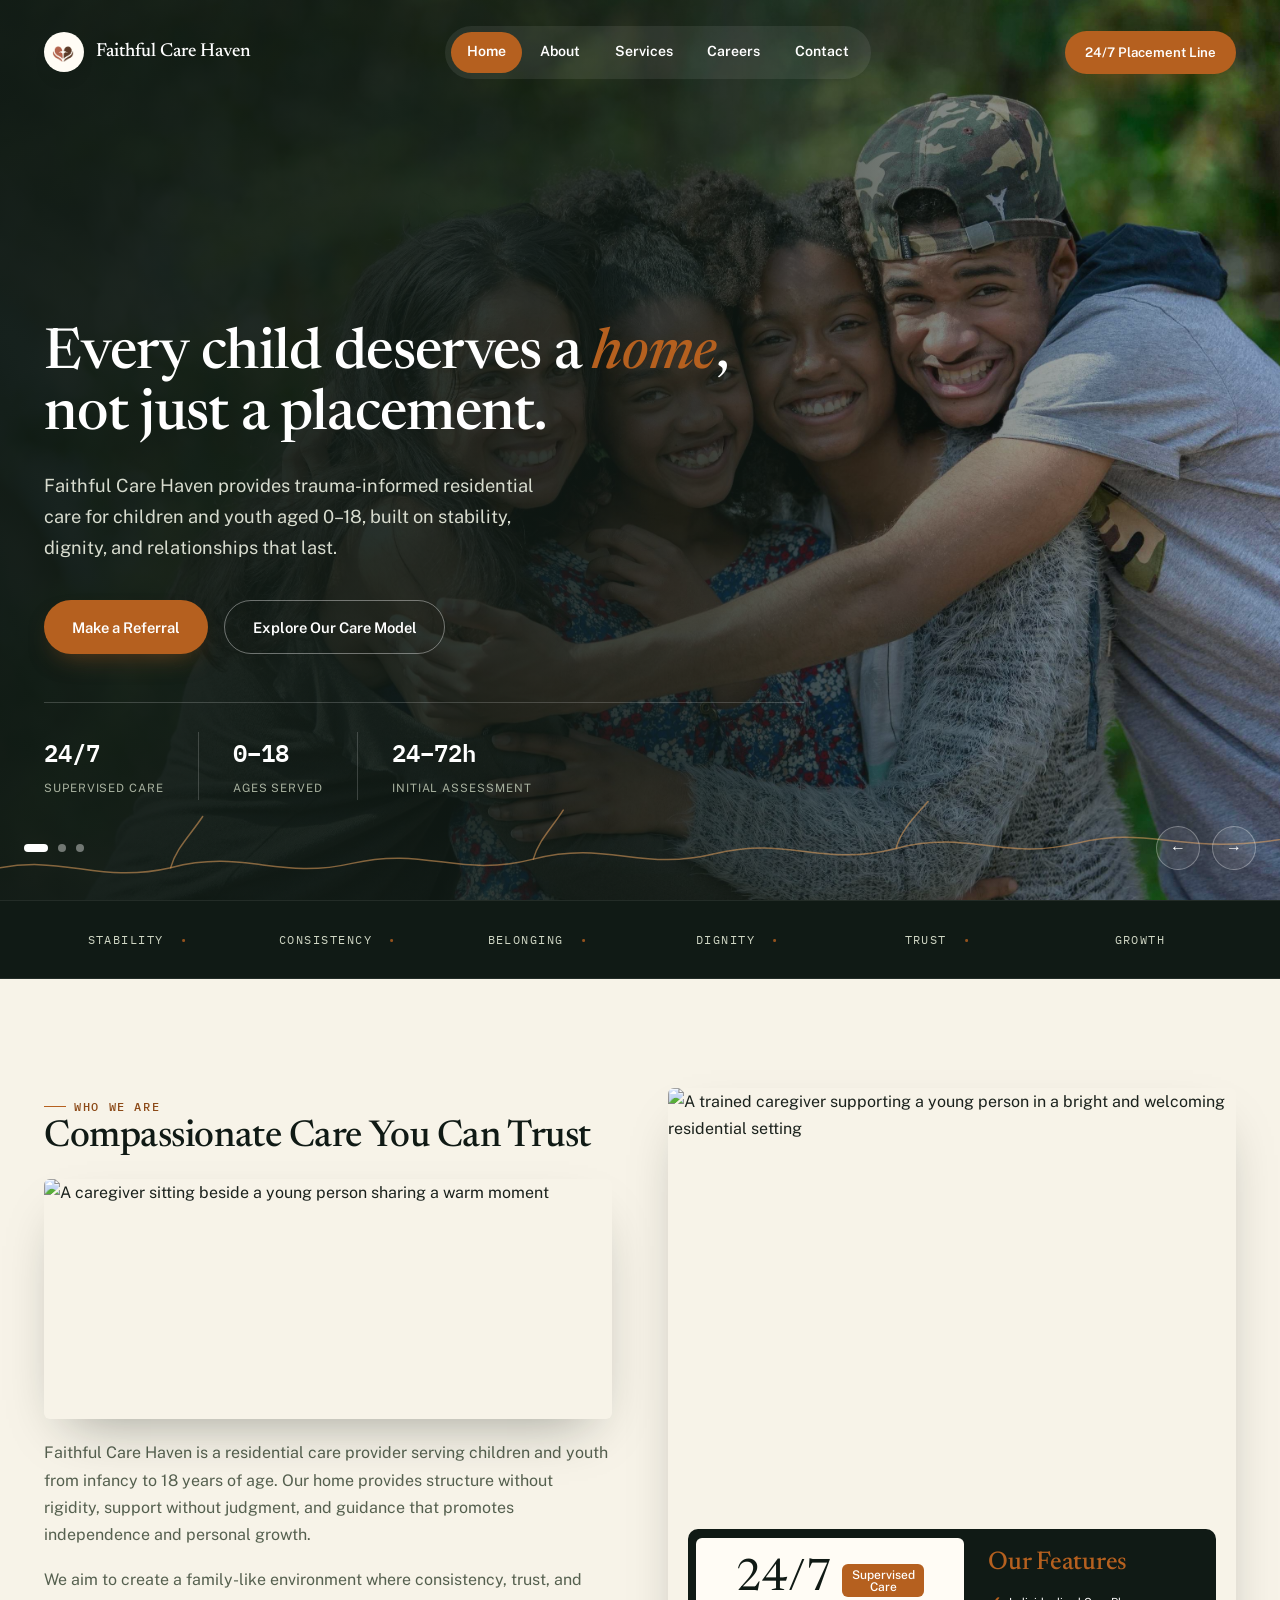
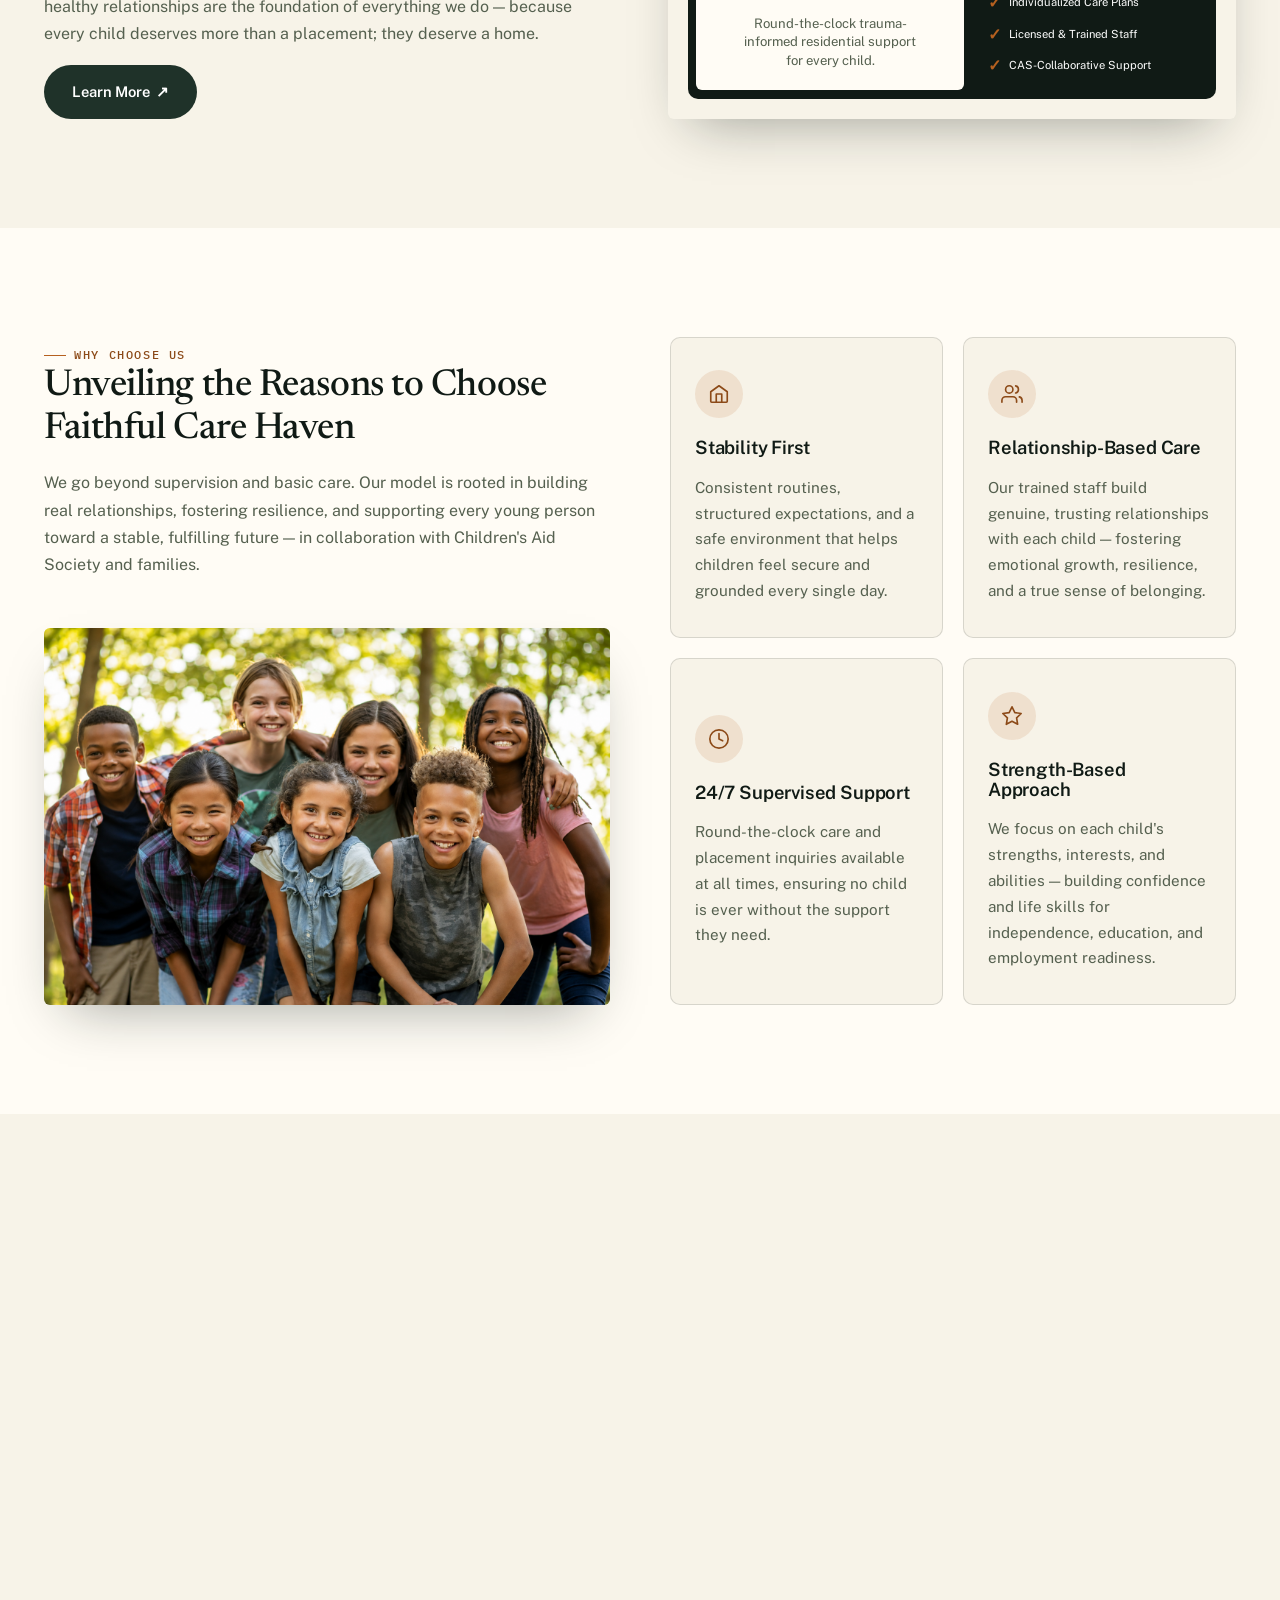
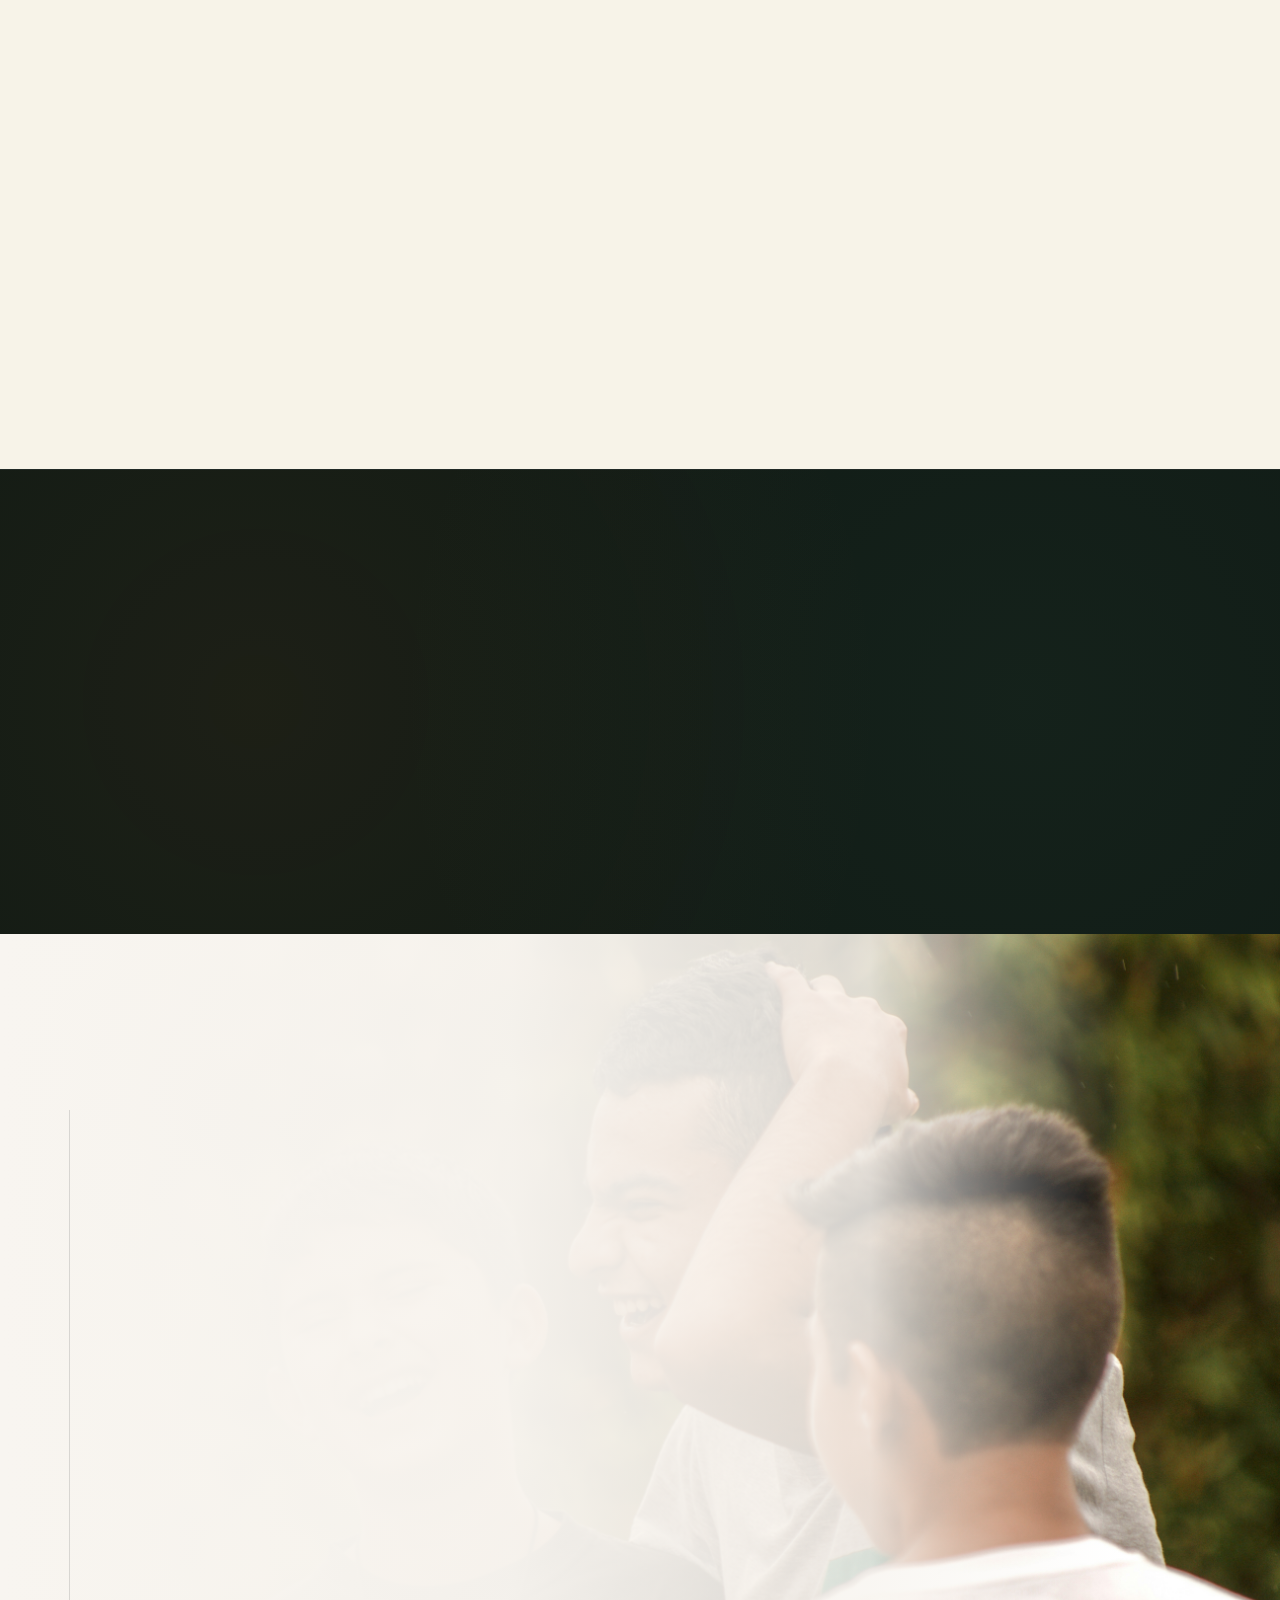
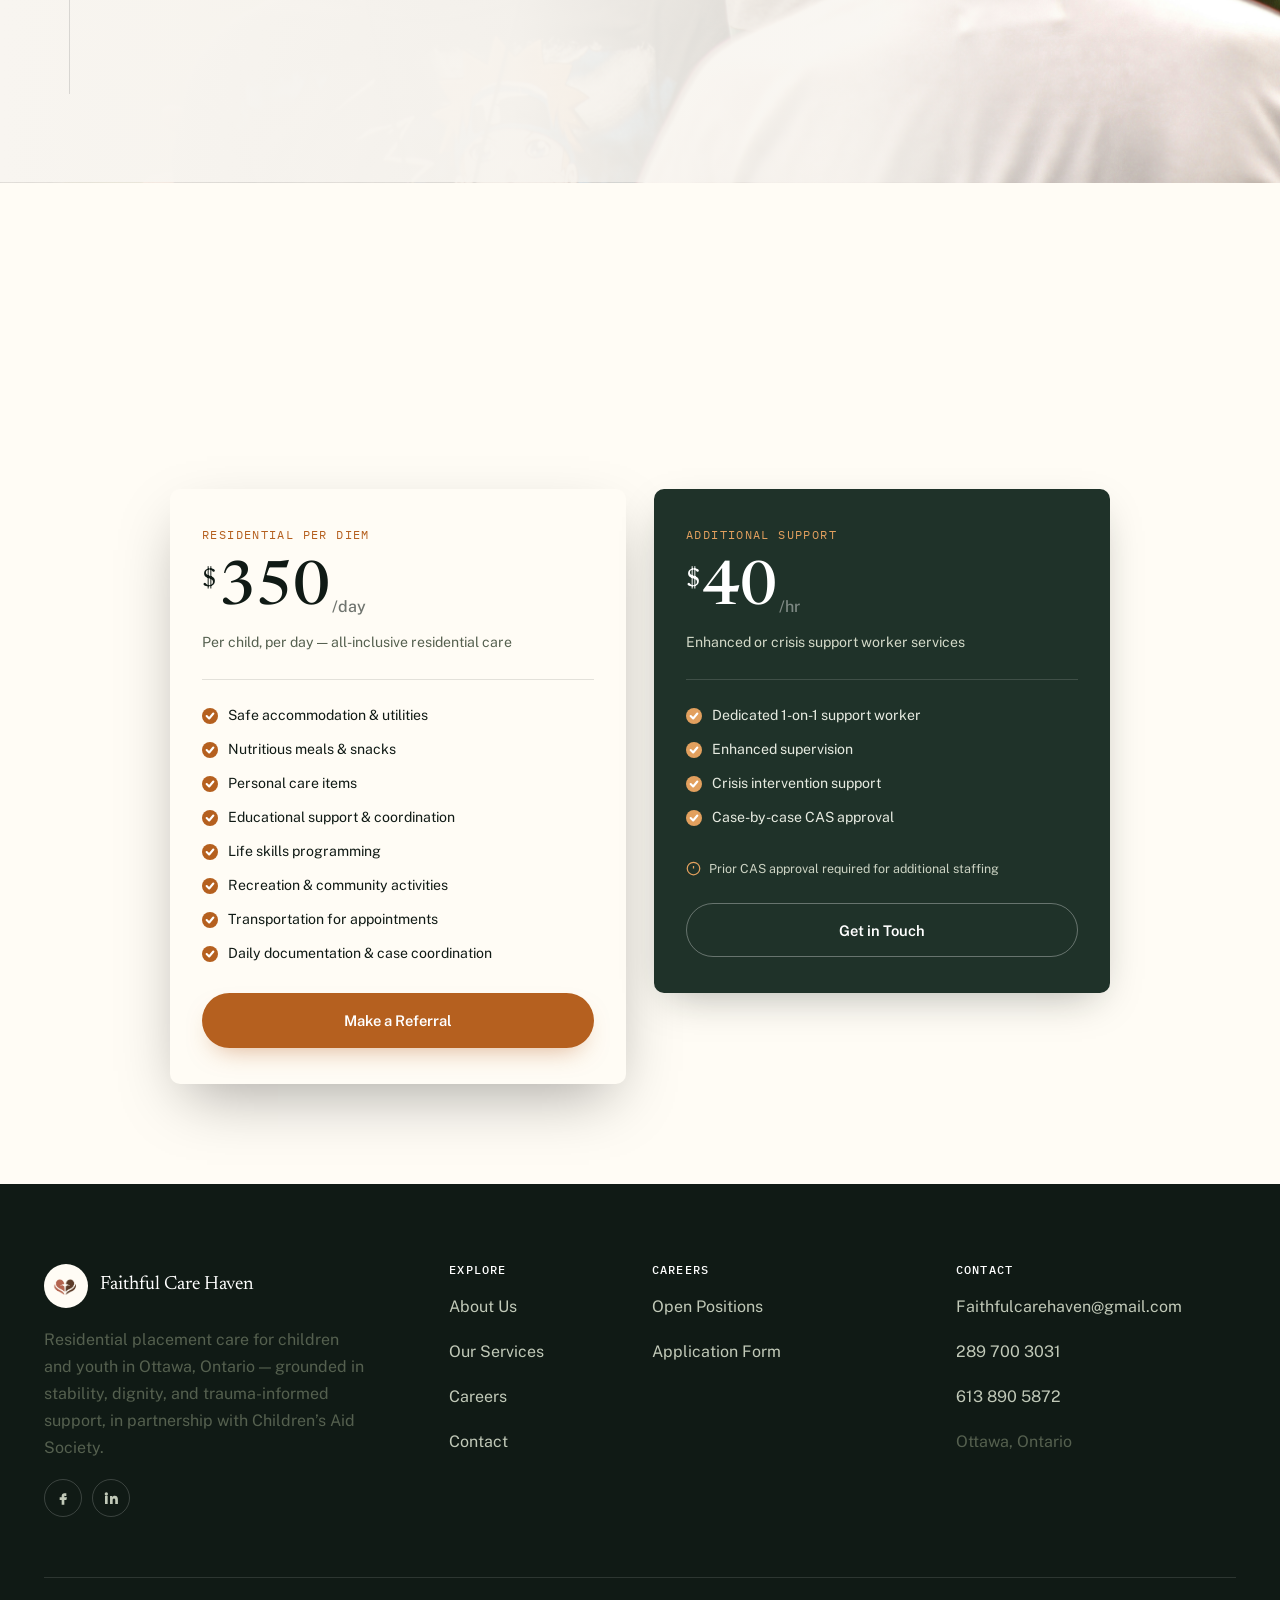
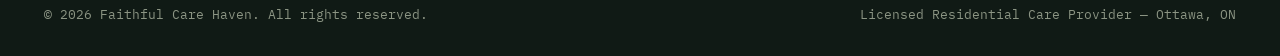
==== index.html @ 900c362c "Initial website template upload" ====
<!DOCTYPE html>
<html lang="en">

<head>
  <meta charset="UTF-8">
  <meta name="viewport" content="width=device-width, initial-scale=1.0">
  <title>Home | Faithful Care Haven</title>
  <meta name="description"
    content="Faithful Care Haven provides trauma-informed residential placement care for children and youth aged 0–18 in Ottawa, Ontario — grounded in stability, dignity, and relationships that last.">

  <link rel="icon" type="image/png" href="assets/img/logo.png">
  <link rel="preconnect" href="https://fonts.googleapis.com">
  <link rel="preconnect" href="https://fonts.gstatic.com" crossorigin>
  <link
    href="https://fonts.googleapis.com/css2?family=Newsreader:ital,wght@0,400;0,500;0,600;1,500;1,600&family=Public+Sans:wght@400;500;600;700;800&family=IBM+Plex+Mono:wght@500;600&display=swap"
    rel="stylesheet">
  <link rel="stylesheet" href="assets/css/bootstrap-grid.min.css">
  <link rel="stylesheet" href="assets/css/style.css">

</head>

<body>

  <!-- Sophisticated Preloader -->
  <div class="preloader" id="preloader">
    <div class="preloader-content">
      <div class="root-grow-animation">
        <svg viewBox="0 0 100 100" xmlns="http://www.w3.org/2000/svg">
          <path d="M50,90 Q30,70 30,50 Q30,30 50,20 Q70,30 70,50 Q70,70 50,90" fill="none" stroke="#B5601F"
            stroke-width="2" stroke-dasharray="150" stroke-dashoffset="150"
            style="animation:growRoot1 1.8s ease-out forwards;" />
          <path d="M50,90 L40,75 L45,75 L30,90" fill="none" stroke="#B5601F" stroke-width="2" stroke-dasharray="80"
            stroke-dashoffset="80" style="animation:growRoot2 1.8s ease-out forwards;" />
          <path d="M50,90 L60,75 L55,75 L70,90" fill="none" stroke="#B5601F" stroke-width="2" stroke-dasharray="80"
            stroke-dashoffset="80" style="animation:growRoot3 1.8s ease-out forwards;" />
          <circle cx="50" cy="50" r="8" fill="#B5601F" opacity="0.8"
            style="animation:pulse-preloader 1.5s ease-in-out infinite;" />
        </svg>
      </div>
      <div class="preloader-text">Faithful Care Haven</div>
      <div class="preloader-subtitle">Loading your compassionate future</div>
    </div>
  </div>

  <header class="site-header">
    <div class="nav-inner">
      <a href="index.html" class="brand">
        <img src="assets/img/logo.png" alt="Faithful Care Haven logo">
        <span>Faithful Care Haven</span>
      </a>

      <nav class="nav-links">
        <a href="index.html" class="active">Home</a>
        <a href="about.html">About</a>
        <a href="services.html">Services</a>
        <a href="careers.html">Careers</a>
        <a href="contact.html">Contact</a>
      </nav>

      <div class="nav-cta">
        <a href="contact.html" class="btn btn-primary btn-sm">24/7 Placement Line</a>
      </div>

      <button class="nav-toggle" aria-label="Toggle menu" aria-expanded="false">
        <span></span><span></span><span></span>
      </button>
    </div>
    </div>
  </header>

  <div class="mobile-overlay">
    <a href="index.html">Home</a>
    <a href="about.html">About</a>
    <a href="services.html">Services</a>
    <a href="careers.html">Careers</a>
    <a href="contact.html">Contact</a>
    <a href="contact.html" class="btn btn-outline-light">24/7 Placement Line</a>
  </div>


  <!-- ==================== HERO CAROUSEL ==================== -->
  <section class="hero">
    <div class="hero-carousel" id="heroCarousel">

      <!-- Slide 1 -->
      <div class="hero-slide active">
        <div class="hero-bg">
          <img src="assets/img/slide_1.jpeg"
            alt="A warmly lit home at dusk, windows glowing against the evening sky">
        </div>
        <svg class="root-line" viewBox="0 0 1200 100" preserveAspectRatio="none" xmlns="http://www.w3.org/2000/svg"
          aria-hidden="true">
          <path
            d="M-10,72 C60,56 90,86 160,70 C230,52 260,82 330,66 C400,50 430,80 500,62 C570,44 600,74 670,57 C740,40 770,70 840,52 C910,34 940,64 1010,47 C1080,30 1110,60 1210,42" />
          <path d="M160,70 C165,52 178,40 190,22" />
          <path d="M500,62 C505,44 518,32 528,16" />
          <path d="M840,52 C845,34 858,22 870,8" />
        </svg>
        <div class="container-wide">
          <div class="hero-inner">
            <h1>Every child deserves a <em>home</em>, not just a placement.</h1>
            <p class="hero-lead">Faithful Care Haven provides trauma-informed residential care for children and youth
              aged 0&ndash;18, built on stability, dignity, and relationships that last.</p>
            <div class="hero-actions">
              <a href="contact.html" class="btn btn-primary">Make a Referral</a>
              <a href="services.html" class="btn btn-outline-light">Explore Our Care Model</a>
            </div>
            <div class="hero-stats">
              <div><strong>24/7</strong><span>Supervised Care</span></div>
              <div><strong>0&ndash;18</strong><span>Ages Served</span></div>
              <div><strong>24&ndash;72h</strong><span>Initial Assessment</span></div>
            </div>
          </div>
        </div>
      </div>

      <!-- Slide 2 — Care & Services focused -->
      <div class="hero-slide">
        <div class="hero-bg">
          <img src="assets/img/slide_2.png"
            alt="A warm and safe residential living space with natural light">
        </div>
        <svg class="root-line" viewBox="0 0 1200 100" preserveAspectRatio="none" xmlns="http://www.w3.org/2000/svg"
          aria-hidden="true">
          <path
            d="M-10,72 C60,56 90,86 160,70 C230,52 260,82 330,66 C400,50 430,80 500,62 C570,44 600,74 670,57 C740,40 770,70 840,52 C910,34 940,64 1010,47 C1080,30 1110,60 1210,42" />
          <path d="M160,70 C165,52 178,40 190,22" />
          <path d="M500,62 C505,44 518,32 528,16" />
          <path d="M840,52 C845,34 858,22 870,8" />
        </svg>
        <div class="container-wide">
          <div class="hero-inner">
            <h1>A safe home where every child can <em>grow</em>.</h1>
            <p class="hero-lead">From emergency placements to long-term residential care, we create family-like
              environments where children feel valued, safe, and supported every step of the way.</p>
            <div class="hero-actions">
              <a href="services.html" class="btn btn-primary">Our Care Services</a>
              <a href="contact.html" class="btn btn-outline-light">Request a Placement</a>
            </div>
            <div class="hero-stats">
              <div><strong>5+</strong><span>Service Types</span></div>
              <div><strong>100%</strong><span>Individualized Plans</span></div>
              <div><strong>$350</strong><span>Per Diem Rate</span></div>
            </div>
          </div>
        </div>
      </div>

      <!-- Slide 3 -->
      <div class="hero-slide">
        <div class="hero-bg">
          <img src="assets/img/slide_3.jpg"
            alt="A case worker documenting in a notebook">
        </div>
        <svg class="root-line" viewBox="0 0 1200 100" preserveAspectRatio="none" xmlns="http://www.w3.org/2000/svg"
          aria-hidden="true">
          <path
            d="M-10,72 C60,56 90,86 160,70 C230,52 260,82 330,66 C400,50 430,80 500,62 C570,44 600,74 670,57 C740,40 770,70 840,52 C910,34 940,64 1010,47 C1080,30 1110,60 1210,42" />
          <path d="M160,70 C165,52 178,40 190,22" />
          <path d="M500,62 C505,44 518,32 528,16" />
          <path d="M840,52 C845,34 858,22 870,8" />
        </svg>
        <div class="container-wide">
          <div class="hero-inner">
            <h1>A roadmap built around each <em>child</em>.</h1>
            <p class="hero-lead">Within 24&ndash;72 hours of admission, we build a comprehensive, individualized Plan
              of Care covering health, education, emotional well-being, and life skills development.</p>
            <div class="hero-actions">
              <a href="contact.html" class="btn btn-primary">Make a Referral</a>
              <a href="services.html" class="btn btn-outline-light">See Our Process</a>
            </div>
            <div class="hero-stats">
              <div><strong>1:1</strong><span>Planning Focus</span></div>
              <div><strong>72h</strong><span>Assessment Window</span></div>
              <div><strong>&#8734;</strong><span>Support Continuity</span></div>
            </div>
          </div>
        </div>
      </div>
    </div>

    <!-- Carousel Controls -->
    <div class="carousel-nav">
      <div class="carousel-dots" id="carouselDots"></div>
      <div style="display:flex; gap:12px;">
        <button class="carousel-nav-arrow" id="prevSlide" aria-label="Previous slide">←</button>
        <button class="carousel-nav-arrow" id="nextSlide" aria-label="Next slide">→</button>
      </div>
    </div>
  </section>


  <!-- ==================== VALUE STRIP ==================== -->
  <div class="value-strip">
    <div class="track">
      <span>Stability</span><span>Consistency</span><span>Belonging</span><span>Dignity</span><span>Trust</span><span>Growth</span>
    </div>
  </div>


  <!-- ==================== ABOUT US ==================== -->
  <section>
    <div class="container-wide">
      <div class="ed-row" style="gap:56px; align-items:stretch;">

        <!-- Left: text + small image below -->
        <div class="about-us-left" data-aos="fade-right">
          <div class="eyebrow">Who We Are</div>
          <h2>Compassionate Care You Can Trust</h2>
          <div class="ed-media" style="margin-top:20px;">
            <img src="https://images.unsplash.com/photo-1590650153855-d9e808231d41?auto=format&fit=crop&w=900&q=80"
              alt="A caregiver sitting beside a young person sharing a warm moment"
              style="height:240px; object-fit:cover; border-radius:6px; width:100%;">
          </div>
          <p style="margin-top: 20px;">Faithful Care Haven is a residential care provider serving children and youth
            from infancy to 18 years of
            age. Our home provides structure without rigidity, support without judgment, and guidance that promotes
            independence and personal growth.</p>
          <p>We aim to create a family-like environment where consistency, trust, and healthy relationships are the
            foundation of everything we do &mdash; because every child deserves more than a placement; they deserve a
            home.</p>
          <a href="about.html" class="btn btn-dark">Learn More &nbsp;&#x2197;</a>

        </div>

        <!-- Right: large image with overlay feature card -->
        <div class="about-us-right" data-aos="fade-left" data-aos-delay="120">
          <img src="https://images.unsplash.com/photo-1617103996702-96ff29b1c467?auto=format&fit=crop&w=1400&q=80"
            alt="A trained caregiver supporting a young person in a bright and welcoming residential setting">
          <div class="about-feature-card">
            <div class="about-stat-cell">
              <span class="about-stat-num">24/7 <span class="about-stat-badge">Supervised Care</span></span>
              <p>Round-the-clock trauma-informed residential support for every child.</p>
            </div>
            <div class="about-features-cell">
              <h4>Our Features</h4>
              <ul class="about-features-list">
                <li>Individualized Care Plans</li>
                <li>Licensed &amp; Trained Staff</li>
                <li>CAS-Collaborative Support</li>
              </ul>
            </div>
          </div>
        </div>

      </div>
    </div>
  </section>


  <!-- ==================== WHY CHOOSE US ==================== -->
  <section class="why-choose-section">
    <div class="container-wide">
      <div class="why-choose-grid">

        <!-- Left col: intro text + image -->
        <div class="why-choose-left" data-aos="fade-right">
          <div class="wc-intro-text">
            <div class="eyebrow">Why Choose Us</div>
            <h2>Unveiling the Reasons to Choose Faithful Care Haven</h2>
            <p>We go beyond supervision and basic care. Our model is rooted in building real relationships, fostering
              resilience, and supporting every young person toward a stable, fulfilling future &mdash; in collaboration
              with Children's Aid Society and families.</p>
          </div>
          <div class="wc-image">
            <img src="assets/img/whychoosus.png"
              alt="A supportive residential care worker with a young person">
          </div>
        </div>

        <!-- Right col: 2x2 card grid -->
        <div class="why-choose-cards" data-aos="fade-left" data-aos-delay="80">

          <div class="wc-card">
            <div class="wc-card-icon">
              <svg viewBox="0 0 24 24" fill="none" stroke="currentColor" stroke-width="1.8" stroke-linecap="round"
                stroke-linejoin="round">
                <path d="M3 9.5L12 3l9 6.5V20a1 1 0 01-1 1H4a1 1 0 01-1-1V9.5z" />
                <path d="M9 21V12h6v9" />
              </svg>
            </div>
            <h3>Stability First</h3>
            <p>Consistent routines, structured expectations, and a safe environment that helps children feel secure and
              grounded every single day.</p>
          </div>

          <div class="wc-card">
            <div class="wc-card-icon">
              <svg viewBox="0 0 24 24" fill="none" stroke="currentColor" stroke-width="1.8" stroke-linecap="round"
                stroke-linejoin="round">
                <path d="M17 21v-2a4 4 0 00-4-4H5a4 4 0 00-4 4v2" />
                <circle cx="9" cy="7" r="4" />
                <path d="M23 21v-2a4 4 0 00-3-3.87" />
                <path d="M16 3.13a4 4 0 010 7.75" />
              </svg>
            </div>
            <h3>Relationship-Based Care</h3>
            <p>Our trained staff build genuine, trusting relationships with each child &mdash; fostering emotional
              growth, resilience, and a true sense of belonging.</p>
          </div>

          <div class="wc-card">
            <div class="wc-card-icon">
              <svg viewBox="0 0 24 24" fill="none" stroke="currentColor" stroke-width="1.8" stroke-linecap="round"
                stroke-linejoin="round">
                <circle cx="12" cy="12" r="10" />
                <polyline points="12 6 12 12 16 14" />
              </svg>
            </div>
            <h3>24/7 Supervised Support</h3>
            <p>Round-the-clock care and placement inquiries available at all times, ensuring no child is ever without
              the support they need.</p>
          </div>

          <div class="wc-card">
            <div class="wc-card-icon">
              <svg viewBox="0 0 24 24" fill="none" stroke="currentColor" stroke-width="1.8" stroke-linecap="round"
                stroke-linejoin="round">
                <polygon
                  points="12 2 15.09 8.26 22 9.27 17 14.14 18.18 21.02 12 17.77 5.82 21.02 7 14.14 2 9.27 8.91 8.26 12 2" />
              </svg>
            </div>
            <h3>Strength-Based Approach</h3>
            <p>We focus on each child's strengths, interests, and abilities &mdash; building confidence and life skills
              for independence, education, and employment readiness.</p>
          </div>

        </div>
      </div>
    </div>
  </section>


  <!-- ==================== SERVICES (Homepage) ==================== -->
  <section class="home-services-section">
    <div class="container-wide">
      <div class="services-new-grid">

        <!-- Slot 1: Intro Text (No Card) -->
        <div class="services-intro" data-aos="fade-up"
          style="display:flex; flex-direction:column; justify-content:center; padding-right:20px;">
          <div class="eyebrow" style="margin-bottom:16px;">Our Services</div>
          <h2>Comprehensive Care Solutions</h2>
          <p style="margin-bottom:24px;">We offer specialized residential care tailored to the unique needs of every
            child in our program&mdash;delivering comfort, stability, and holistic growth.</p>
          <a href="services.html" class="btn btn-primary" style="align-self:flex-start;">View All Services</a>
        </div>

        <!-- Card 2: Residential & Daily Living -->
        <div class="service-split-card" data-aos="fade-up" data-aos-delay="100">
          <div class="ssc-image">
            <img src="assets/img/service_1.jpg"
              alt="Daily living assistance">
          </div>
          <div class="ssc-content">
            <div class="ssc-icon">
              <svg viewBox="0 0 24 24" fill="none" stroke="currentColor" stroke-width="1.8" stroke-linecap="round"
                stroke-linejoin="round">
                <path d="M3 9l9-7 9 7v11a2 2 0 0 1-2 2H5a2 2 0 0 1-2-2z"></path>
                <polyline points="9 22 9 12 15 12 15 22"></polyline>
              </svg>
            </div>
            <h3>Residential &amp; Daily Living</h3>
            <p>24-hour supervised care, personal assistance, and engaging recreation focused on healthy daily routines.
            </p>
            <a href="services.html#residential" class="ssc-link">&#x276F; Read More</a>
          </div>
        </div>

        <!-- Card 3: Clinical & Behavioral Care -->
        <div class="service-split-card" data-aos="fade-up" data-aos-delay="200">
          <div class="ssc-image">
            <img src="assets/img/service_2.png"
              alt="Clinical care">
          </div>
          <div class="ssc-content">
            <div class="ssc-icon">
              <svg viewBox="0 0 24 24" fill="none" stroke="currentColor" stroke-width="1.8" stroke-linecap="round"
                stroke-linejoin="round">
                <rect x="3" y="3" width="18" height="18" rx="2" ry="2"></rect>
                <line x1="12" y1="8" x2="12" y2="16"></line>
                <line x1="8" y1="12" x2="16" y2="12"></line>
              </svg>
            </div>
            <h3>Clinical &amp; Behavioral Care</h3>
            <p>Individualized care plans, trauma-informed support, and comprehensive medical, dental &amp; mental health
              coordination.</p>
            <a href="services.html#clinical" class="ssc-link">&#x276F; Read More</a>
          </div>
        </div>

        <!-- Card 4: Development & Family Support -->
        <div class="service-split-card" data-aos="fade-up" data-aos-delay="300">
          <div class="ssc-image">
            <img src="assets/img/service_3.jpg"
              alt="Family support">
          </div>
          <div class="ssc-content">
            <div class="ssc-icon">
              <svg viewBox="0 0 24 24" fill="none" stroke="currentColor" stroke-width="1.8" stroke-linecap="round"
                stroke-linejoin="round">
                <path d="M17 21v-2a4 4 0 0 0-4-4H5a4 4 0 0 0-4 4v2"></path>
                <circle cx="9" cy="7" r="4"></circle>
                <path d="M23 21v-2a4 4 0 0 0-3-3.87"></path>
                <path d="M16 3.13a4 4 0 0 1 0 7.75"></path>
              </svg>
            </div>
            <h3>Development &amp; Family Support</h3>
            <p>Educational coordination, essential life skills programming, and facilitated family engagement support.
            </p>
            <a href="services.html#development" class="ssc-link">&#x276F; Read More</a>
          </div>
        </div>

      </div>
    </div>
  </section>


  <!-- ==================== CALL TO ACTION ==================== -->
  <section class="home-cta">
    <div class="container-narrow" style="position: relative; z-index: 2; text-align: center;">

      <div class="cta-eyebrow" data-aos="fade-up">— Ready to take the next step?</div>

      <h2 class="cta-headline" data-aos="fade-up" data-aos-delay="60">
        Every child deserves a safe place<br>to grow and <em>belong.</em>
      </h2>

      <p class="cta-desc" data-aos="fade-up" data-aos-delay="120">
        Our team works directly with Children's Aid Society to facilitate 24/7 emergency and
        planned placements with care, compassion, and accountability.
      </p>

      <div class="cta-actions" data-aos="fade-up" data-aos-delay="180">
        <a href="contact.html" class="btn btn-primary">Make a Referral</a>
        <a href="services.html" class="btn btn-outline-light">See Our Services</a>
      </div>
      <!-- 
      <div class="cta-divider-line" data-aos="fade-up" data-aos-delay="240">
        <span>CAS-Approved Provider</span>
        <span class="cta-dot">·</span>
        <span>24/7 Placement Line</span>
        <span class="cta-dot">·</span>
        <span>Ottawa, Ontario</span>
      </div> -->

    </div>
  </section>

  <!-- ==================== PLAN OF CARE PROCESS ==================== -->
  <section class="plan-of-care-section">
    <div class="poc-bg-image"></div>
    <div class="container-wide" style="position: relative; z-index: 2;">
      <div class="row">
        <div class="col-lg-7">
          <div class="eyebrow" data-aos="fade-up">The plan of care process</div>
          <h2 data-aos="fade-up">From admission to a confident transition.</h2>
          <div class="timeline" style="max-width:820px;">
            <div class="t-item" data-step="1" data-aos="fade-up">
              <h3>Initial Assessment (24&ndash;72 hours)</h3>
              <p>We review placement goals, physical and mental health, education, culture, and family connections.</p>
            </div>
            <div class="t-item" data-step="2" data-aos="fade-up">
              <h3>Individualized Goals</h3>
              <p>Measurable goals are set together with the child, their CAS worker, family (where appropriate), and
                other providers.</p>
            </div>
            <div class="t-item" data-step="3" data-aos="fade-up">
              <h3>Service Delivery</h3>
              <p>Daily supervision, structured routines, trauma-informed interventions, and educational advocacy &mdash;
                delivered consistently.</p>
            </div>
            <div class="t-item" data-step="4" data-aos="fade-up">
              <h3>Monitoring &amp; Review</h3>
              <p>Daily case notes, monthly progress reviews, and ongoing collaboration with CAS and service providers.
              </p>
            </div>
            <div class="t-item" data-step="5" data-aos="fade-up">
              <h3>Transition &amp; Discharge Planning</h3>
              <p>Reunification, foster or kinship placement, independent living, or transfer &mdash; planned from day
                one for a smooth transition.</p>
            </div>
          </div>
        </div>
      </div>
    </div>
  </section>


  <!-- ==================== RATES & BUDGET ==================== -->
  <section class="rates-section">
    <div class="container-wide">

      <div class="rates-top" data-aos="fade-up">
        <div class="eyebrow">Transparent Pricing</div>
        <h2>Rates &amp; <em>Budget</em></h2>
        <p>Clear, straightforward pricing established in collaboration with Children's Aid Society — based on level of service and individual support needs.</p>
      </div>

      <div class="rates-grid" data-aos="fade-up" data-aos-delay="80">

        <!-- Card 1: Per Diem -->
        <div class="rate-card rate-card--primary">
          <div class="rate-label">Residential Per Diem</div>
          <div class="rate-amount">
            <span class="rate-currency">$</span>350<span class="rate-period">/day</span>
          </div>
          <p class="rate-sub">Per child, per day — all-inclusive residential care</p>
          <div class="rate-divider"></div>
          <ul class="rate-list">
            <li>Safe accommodation &amp; utilities</li>
            <li>Nutritious meals &amp; snacks</li>
            <li>Personal care items</li>
            <li>Educational support &amp; coordination</li>
            <li>Life skills programming</li>
            <li>Recreation &amp; community activities</li>
            <li>Transportation for appointments</li>
            <li>Daily documentation &amp; case coordination</li>
          </ul>
          <a href="contact.html" class="btn btn-primary" style="width:100%; margin-top: auto;">Make a Referral</a>
        </div>

        <!-- Card 2: Support Worker -->
        <div class="rate-card rate-card--secondary">
          <div class="rate-label">Additional Support</div>
          <div class="rate-amount">
            <span class="rate-currency">$</span>40<span class="rate-period">/hr</span>
          </div>
          <p class="rate-sub">Enhanced or crisis support worker services</p>
          <div class="rate-divider"></div>
          <ul class="rate-list">
            <li>Dedicated 1-on-1 support worker</li>
            <li>Enhanced supervision</li>
            <li>Crisis intervention support</li>
            <li>Case-by-case CAS approval</li>
          </ul>
          <div class="rate-note">
            <svg width="15" height="15" viewBox="0 0 24 24" fill="none" stroke="currentColor" stroke-width="2"><circle cx="12" cy="12" r="10"/><line x1="12" y1="8" x2="12" y2="12"/><line x1="12" y1="16" x2="12.01" y2="16"/></svg>
            Prior CAS approval required for additional staffing
          </div>
          <a href="contact.html" class="btn btn-outline" style="width:100%; margin-top: auto;">Get in Touch</a>
        </div>

      </div>
    </div>
  </section>


  <footer class="site-footer">
    <div class="container-wide">
      <div class="row gy-5">
        <div class="col-lg-4">
          <div class="footer-brand">
            <img src="assets/img/logo.png" alt="Faithful Care Haven">
            <span>Faithful Care Haven</span>
          </div>
          <p style="max-width:320px;">Residential placement care for children and youth in Ottawa, Ontario &mdash;
            grounded in stability, dignity, and trauma-informed support, in partnership with Children&rsquo;s Aid
            Society.</p>
          <div class="social-row" aria-hidden="true">
            <a href="#" onclick="return false;" aria-label="Facebook">
              <svg width="16" height="16" viewBox="0 0 24 24" fill="none">
                <path d="M14 9h3V5h-3c-2.2 0-4 1.8-4 4v2H7v4h3v7h4v-7h3l1-4h-4V9c0-.6.4-1 1-1z" fill="currentColor" />
              </svg>
            </a>
            <a href="#" onclick="return false;" aria-label="LinkedIn">
              <svg width="16" height="16" viewBox="0 0 24 24" fill="none">
                <path
                  d="M4.98 3.5a2.5 2.5 0 100 5 2.5 2.5 0 000-5zM3 9h4v12H3V9zm7 0h3.8v1.7h.05c.53-1 1.83-2 3.76-2 4 0 4.74 2.6 4.74 6V21h-4v-5.3c0-1.27-.02-2.9-1.77-2.9-1.78 0-2.05 1.4-2.05 2.8V21h-4V9z"
                  fill="currentColor" />
              </svg>
            </a>
          </div>
        </div>
        <div class="col-lg-2 col-6">
          <h4>Explore</h4>
          <p><a href="about.html">About Us</a></p>
          <p><a href="services.html">Our Services</a></p>
          <p><a href="careers.html">Careers</a></p>
          <p><a href="contact.html">Contact</a></p>
        </div>
        <div class="col-lg-3 col-6">
          <h4>Careers</h4>
          <p><a href="careers.html">Open Positions</a></p>
          <p><a href="apply.html">Application Form</a></p>
        </div>
        <div class="col-lg-3">
          <h4>Contact</h4>
          <p><a href="mailto:Faithfulcarehaven@gmail.com">Faithfulcarehaven@gmail.com</a></p>
          <p><a href="tel:12897003031">289 700 3031</a></p>
          <p><a href="tel:16138905872">613 890 5872</a></p>
          <p>Ottawa, Ontario</p>
        </div>
      </div>

      <div class="footer-bottom">
        <span>&copy; <span class="current-year"></span> Faithful Care Haven. All rights reserved.</span>
        <span>Licensed Residential Care Provider &mdash; Ottawa, ON</span>
      </div>
    </div>
  </footer>


  <script src="assets/js/main.js"></script>

</body>

</html>
---- assets/css/style.css ----
/* =========================================================
   FAITHFUL CARE HAVEN — Design System v3 (Redesigned)
   Direction: "Rooted" — stability below ground, growth above it.
   Palette:
     --pine        #1F3229  (deep grounding green — the brand's base note)
     --pine-d      #101A15  (deepest — night sections, footer)
     --pine-mid    #2E4A3B  (mid green — borders, secondary surfaces)
     --clay        #B5601F  (single warm accent — earth, not the AI-default terracotta)
     --clay-d      #8C4A18  (hover/pressed)
     --paper       #F7F3E8  (warm paper — page ground)
     --paper-alt   #EEE5D2  (section alternation)
     --ivory       #FFFCF5  (lightest surface)
     --ink         #1A211C  (body text)
   Type:
     Newsreader (display serif, italic used deliberately for emphasis)
     Public Sans (body/UI — quieter rhythm than the ubiquitous Inter)
     IBM Plex Mono (labels, stats, rates, phone numbers — a "case-file"
     register that matters for a documentation-heavy child-welfare service)
   Signature: a hand-drawn root/branch line that grows in on load and recurs
   as a thin divider — stability rooted below, growth reaching above.
   
   REDESIGN UPDATES v3:
   - Added sophisticated preloader with root-growth animation
   - Enhanced hero section as full-viewport carousel
   - Restructured page-hero for left-to-right text flow
   - Elevated job card design with depth & hierarchy
   - Improved mobile responsiveness throughout
   - Better text alignment and spacing
   ========================================================= */

:root {
  --pine: #1F3229;
  --pine-d: #101A15;
  --pine-mid: #2E4A3B;
  --pine-soft: rgba(31, 50, 41, 0.07);
  --clay: #B5601F;
  --clay-d: #8C4A18;
  --clay-soft: rgba(181, 96, 31, 0.13);
  --sage: #7C9271;
  --paper: #F7F3E8;
  --paper-alt: #EEE5D2;
  --ivory: #FFFCF5;
  --ink: #1A211C;
  --ink-soft: #55604F;
  --line: rgba(26, 33, 28, 0.14);
  --line-light: rgba(255, 255, 255, 0.16);
  --shadow: 0 24px 54px -24px rgba(16, 26, 21, 0.4);
  --shadow-sm: 0 10px 26px -14px rgba(16, 26, 21, 0.3);
  --radius: 6px;
  --radius-lg: 10px;
  --ease: cubic-bezier(.22, 1, .36, 1);
}

* {
  box-sizing: border-box;
}

html {
  scroll-behavior: smooth;
}

body {
  margin: 0;
  background: var(--paper);
  color: var(--ink);
  font-family: 'Public Sans', -apple-system, BlinkMacSystemFont, sans-serif;
  font-size: 16px;
  line-height: 1.7;
  -webkit-font-smoothing: antialiased;
  overflow-x: hidden;
}

img,
svg,
canvas,
video,
iframe {
  max-width: 100%;
}

img {
  display: block;
}

button,
input,
textarea,
select {
  font: inherit;
}

* {
  -webkit-box-sizing: border-box;
  -moz-box-sizing: border-box;
  box-sizing: border-box;
}

/* Prevent side-to-side horizontal scroll caused by wide elements */
body,
body > * {
  max-width: 100%;
}

/* ================= PRELOADER ================= */
.preloader {
  position: fixed;
  inset: 0;
  background: var(--paper);
  z-index: 9999;
  display: flex;
  align-items: center;
  justify-content: center;
  opacity: 1;
  visibility: visible;
  transition: opacity .6s ease .4s, visibility .6s ease .4s;
}

.preloader.loaded {
  opacity: 0;
  visibility: hidden;
}

.preloader-content {
  text-align: center;
  max-width: 500px;
  display: flex;
  flex-direction: column;
  align-items: center;
}

.root-grow-animation {
  width: 80px;
  height: 80px;
  margin: 0 auto 24px;
  position: relative;
}

.root-grow-animation svg {
  width: 100%;
  height: 100%;
}

.preloader-text {
  font-family: 'Newsreader', serif;
  font-size: 1.45rem;
  color: var(--pine-d);
  margin-bottom: 10px;
  font-weight: 500;
  white-space: nowrap;
  animation: pulse-preloader 2s ease-in-out infinite;
}

.preloader-subtitle {
  font-family: 'IBM Plex Mono', monospace;
  font-size: .62rem;
  color: var(--clay);
  text-transform: uppercase;
  letter-spacing: .1em;
  white-space: nowrap;
}

@keyframes growRoot1 {
  0% {
    stroke-dashoffset: 400;
    opacity: 0;
  }

  20% {
    opacity: 1;
  }

  100% {
    stroke-dashoffset: 0;
    opacity: 1;
  }
}

@keyframes growRoot2 {
  0% {
    stroke-dashoffset: 300;
    opacity: 0;
  }

  30% {
    opacity: 1;
  }

  100% {
    stroke-dashoffset: 0;
    opacity: 1;
  }
}

@keyframes growRoot3 {
  0% {
    stroke-dashoffset: 200;
    opacity: 0;
  }

  40% {
    opacity: 1;
  }

  100% {
    stroke-dashoffset: 0;
    opacity: 1;
  }
}

@keyframes pulse-preloader {

  0%,
  100% {
    opacity: .6;
  }

  50% {
    opacity: 1;
  }
}

h1,
h2,
h3,
h4,
.display {
  font-family: 'Newsreader', Georgia, serif;
  font-weight: 500;
  color: var(--pine-d);
  letter-spacing: -0.012em;
  line-height: 1.1;
  margin: 0 0 .5em;
}

h1 {
  font-size: clamp(2.15rem, 4.4vw, 3.65rem);
  font-weight: 500;
  line-height: 1.08;
}

h2 {
  font-size: clamp(1.7rem, 2.9vw, 2.55rem);
  line-height: 1.16;
}

h3 {
  font-size: clamp(1.22rem, 2vw, 1.5rem);
  font-weight: 600;
  font-family: 'Public Sans', sans-serif;
  letter-spacing: -0.01em;
}

h1 em,
h2 em,
.display em {
  font-style: italic;
  font-weight: 500;
  color: var(--clay);
}

p {
  margin: 0 0 1.1em;
  color: var(--ink-soft);
}

a {
  color: inherit;
  text-decoration: none;
}

strong {
  color: var(--pine-d);
}

.mono {
  font-family: 'IBM Plex Mono', monospace;
}

.eyebrow {
  font-family: 'IBM Plex Mono', monospace;
  text-transform: uppercase;
  font-size: .72rem;
  letter-spacing: .14em;
  font-weight: 500;
  color: var(--clay-d);
  display: inline-flex;
  align-items: center;
  gap: .7em;
  margin-bottom:0px;
}

.eyebrow::before {
  content: '';
  width: 22px;
  height: 1px;
  background: var(--clay);
  display: inline-block;
}

.container-narrow {
  max-width: 920px;
  margin: 0 auto;
  padding: 0 24px;
  width: 100%;
}

.container-wide {
  max-width: 1240px;
  margin: 0 auto;
  padding: 0 24px;
  width: 100%;
}

section {
  padding: clamp(60px, 8.5vw, 116px) 0;
  position: relative;
}

.bg-alt {
  background: var(--paper-alt);
}

.bg-dark {
  background: var(--pine-d);
  color: #e4e0d3;
}

.bg-dark h2,
.bg-dark h3,
.bg-dark .display {
  color: #fbf8f0;
}

.bg-dark p {
  color: #bcc4b7;
}

.bg-dark .eyebrow {
  color: #e2a05e;
}

.bg-dark .eyebrow::before {
  background: #e2a05e;
}

/* ---------- Buttons ---------- */
.btn {
  display: inline-flex;
  align-items: center;
  justify-content: center;
  gap: .6em;
  font-family: 'Public Sans', sans-serif;
  font-weight: 600;
  font-size: .92rem;
  padding: .92em 1.85em;
  border-radius: 100px;
  border: 1.5px solid transparent;
  cursor: pointer;
  transition: transform .35s var(--ease), box-shadow .35s var(--ease), background .3s, color .3s, border-color .3s;
  white-space: nowrap;
}

.btn-primary {
  background: var(--clay);
  color: #fff;
  box-shadow: 0 12px 26px -12px rgba(181, 96, 31, .5);
}

.btn-primary:hover {
  background: var(--clay-d);
  transform: translateY(-3px);
  box-shadow: 0 18px 34px -14px rgba(181, 96, 31, .55);
  color: #fff;
}

.btn-dark {
  background: var(--pine);
  color: #fff;
}

.btn-dark:hover {
  background: var(--pine-d);
  transform: translateY(-3px);
  color: #fff;
}

.btn-outline {
  background: transparent;
  border-color: rgba(26, 33, 28, .3);
  color: var(--pine-d);
}

.btn-outline:hover {
  border-color: var(--pine-d);
  background: var(--pine-d);
  color: #fff;
  transform: translateY(-3px);
}

.btn-outline-light {
  background: transparent;
  border-color: rgba(255, 255, 255, .38);
  color: #fff;
}

.btn-outline-light:hover {
  background: #fff;
  color: var(--pine-d);
  border-color: #fff;
}

.btn-sm {
  padding: .68em 1.45em;
  font-size: .83rem;
}

.btn-block {
  width: 100%;
}

/* ================= NAVIGATION ================= */
.site-header {
  position: fixed;
  top: 0;
  left: 0;
  right: 0;
  z-index: 1100;
  padding: 26px 0;
  transition: padding .4s var(--ease), background .4s var(--ease), box-shadow .4s var(--ease);
}

.site-header.scrolled {
  padding: 14px 0;
  background: rgba(16, 26, 21, 0.92);
  backdrop-filter: blur(16px) saturate(140%);
  box-shadow: 0 8px 30px -18px rgba(16, 26, 21, .5);
}

.nav-inner {
  max-width: 1240px;
  margin: 0 auto;
  padding: 0 24px;
  display: flex;
  align-items: center;
  justify-content: space-between;
}

.brand {
  display: flex;
  align-items: center;
  gap: 12px;
  font-family: 'Newsreader', serif;
  font-weight: 500;
  font-size: 1.18rem;
  color: #fff;
  z-index: 1100;
}

.brand img {
  height: 40px;
  width: 40px;
  object-fit: contain;
  padding: 6px;
  box-sizing: border-box;
  background: var(--ivory);
  border-radius: 50%;
  box-shadow: var(--shadow-sm);
  transition: height .4s var(--ease), width .4s var(--ease);
}

.site-header.scrolled .brand img {
  height: 34px;
  width: 34px;
}

.brand span small {
  display: block;
  font-family: 'IBM Plex Mono', monospace;
  font-weight: 500;
  font-size: .56rem;
  letter-spacing: .13em;
  text-transform: uppercase;
  color: #e2a05e;
  margin-top: 3px;
}

/* header sits over a dark hero photo by default on the homepage; on interior
   pages the page-hero is light, so header text needs to be dark until scrolled */
.site-header.on-light .brand,
.site-header.on-light .nav-links a {
  color: var(--pine-d);
}

.site-header.on-light .brand img {
  filter: none;
}

.site-header.on-light.scrolled .brand,
.site-header.on-light.scrolled .nav-links a {
  color: #fff;
}

.site-header.on-light.scrolled .brand img {
  filter: brightness(0) invert(1);
}

.nav-links {
  display: flex;
  align-items: center;
  gap: 2px;
  list-style: none;
  margin: 0;
  padding: 6px;
  background: rgba(255, 255, 255, .08);
  border-radius: 100px;
}

.nav-links a {
  position: relative;
  padding: .6em 1.15em;
  font-size: .88rem;
  font-weight: 600;
  color: #fff;
  border-radius: 100px;
  transition: color .3s, background .3s;
}

.nav-links a:hover {
  background: rgba(255, 255, 255, .12);
}

.nav-links a.active {
  background: var(--clay);
  color: #fff;
}

.site-header.on-light .nav-links {
  background: rgba(26, 33, 28, .06);
}

.site-header.on-light .nav-links a:hover {
  background: rgba(26, 33, 28, .08);
}

.nav-cta {
  display: flex;
  align-items: center;
  gap: 14px;
}

/* Mobile hamburger */
.nav-toggle {
  display: none;
  position: relative;
  width: 44px;
  height: 44px;
  border-radius: 50%;
  border: 1.5px solid rgba(181, 96, 31, 0.4); /* var(--clay) with opacity */
  background: transparent;
  cursor: pointer;
  z-index: 1100;
}

.site-header.on-light .nav-toggle {
  border-color: rgba(26, 33, 28, .25);
}

.nav-toggle span {
  position: absolute;
  left: 12px;
  right: 12px;
  height: 2px;
  background: var(--clay);
  transition: transform .35s var(--ease), opacity .3s var(--ease), top .35s var(--ease);
}

.site-header.on-light .nav-toggle span {
  background: var(--pine-d);
}

.nav-toggle span:nth-child(1) {
  top: 16px;
}

.nav-toggle span:nth-child(2) {
  top: 22px;
}

.nav-toggle span:nth-child(3) {
  top: 28px;
}

.nav-toggle.open span:nth-child(1) {
  top: 22px;
  transform: rotate(45deg);
  background: var(--clay);
}

.nav-toggle.open span:nth-child(2) {
  opacity: 0;
}

.nav-toggle.open span:nth-child(3) {
  top: 22px;
  transform: rotate(-135deg);
  background: var(--clay);
}

.mobile-overlay {
  position: fixed;
  inset: 0;
  background: var(--pine-d);
  z-index: 1050;
  display: flex;
  flex-direction: column;
  align-items: center;
  justify-content: center;
  gap: 8px;
  clip-path: circle(0px at calc(100% - 44px) 44px);
  transition: clip-path .6s var(--ease);
  visibility: hidden;
}

.mobile-overlay.open {
  clip-path: circle(150% at calc(100% - 44px) 44px);
  visibility: visible;
}

.mobile-overlay a {
  color: #f3efe3;
  font-family: 'Newsreader', serif;
  font-size: 1.5rem;
  font-weight: 500;
  padding: 12px 0;
}

.mobile-overlay a.btn {
  font-family: 'Public Sans', sans-serif;
  font-size: .95rem;
  margin-top: 18px;
  padding: 14px 36px;
  background-color: var(--clay);
  border-color: var(--clay);
  color: #fff;
}

@media (max-width:980px) {
  .nav-links {
    display: none;
  }

  .nav-cta .btn {
    display: none;
  }

  .nav-toggle {
    display: block;
  }
}

/* ================= GLOBAL RESPONSIVE CLEANUP ================= */
@media (max-width: 1100px) {
  .container-wide,
  .container-narrow {
    padding-left: 20px;
    padding-right: 20px;
  }

  .page-hero,
  .sd-page-hero {
    padding-top: 150px;
  }

  .site-footer .row > [class*="col-"] {
    flex: 1 1 45%;
  }
}

@media (max-width: 900px) {
  .container-wide,
  .container-narrow {
    max-width: 100%;
  }

  section {
    padding: clamp(44px, 9vw, 84px) 0;
  }

  .page-hero {
    padding: 140px 0 56px;
  }

  .page-hero-content {
    max-width: 100%;
  }

  .site-footer {
    padding: 54px 0 30px;
  }

  .site-footer .row > [class*="col-"] {
    flex: 0 0 100%;
    max-width: 100%;
  }

  .footer-bottom {
    flex-direction: column;
    align-items: flex-start;
  }

  .row.g-4,
  .row.g-5 {
    row-gap: 20px;
  }
}

@media (max-width: 640px) {
  body {
    font-size: 15px;
  }

  .container-wide,
  .container-narrow {
    padding-left: 16px;
    padding-right: 16px;
  }

  h1 {
    font-size: clamp(2rem, 9vw, 2.55rem);
  }

  h2 {
    font-size: clamp(1.78rem, 7vw, 2.15rem);
  }

  .page-hero h1,
  .sd-hero-content h1 {
    max-width: 100%;
  }

  .page-hero p,
  .sd-hero-content p {
    max-width: 100%;
  }

  .btn {
    width: 100%;
  }

  .btn-sm {
    width: auto;
  }

  .btn-block {
    width: 100%;
  }

  .contact-main-section .btn-block,
  .contact-form-panel .btn-block {
    width: 100%;
  }

  .site-footer .row > [class*="col-"] {
    flex-basis: 100%;
  }

  .site-footer h4 {
    margin-top: 0;
  }

  .social-row {
    justify-content: flex-start;
  }
}

/* ================= HERO (homepage — carousel at 100vh) ================= */
.hero {
  position: relative;
  height: 100vh;
  display: flex;
  align-items: flex-end;
  padding: 0;
  overflow: hidden;
  color: #fff;
}

.hero-carousel {
  position: relative;
  width: 100%;
  height: 100%;
  overflow: hidden;
}

.hero-slide {
  position: absolute;
  inset: 0;
  opacity: 0;
  transition: opacity .9s ease;
  display: flex;
  align-items: flex-end;
  padding: 160px 0 100px;
}

.hero-slide.active {
  opacity: 1;
}

.hero-bg {
  position: absolute;
  inset: 0;
  z-index: 0;
}

.hero-bg img {
  width: 100%;
  height: 100%;
  object-fit: cover;
  object-position: center 30%;
  transform: scale(1.06);
}

.hero-bg::after {
  content: '';
  position: absolute;
  inset: 0;
  background: linear-gradient(90deg, rgba(16, 26, 21, .96) 0%, rgba(16, 26, 21, .90) 30%, rgba(16, 26, 21, .78) 55%, rgba(16, 26, 21, .42) 82%, rgba(16, 26, 21, .06) 100%);
}

.hero-inner {
  position: relative;
  z-index: 2;
  max-width: 760px;
  text-align: left;
}

/* Hero text entry animations */
.hero-inner h1,
.hero-inner .hero-lead,
.hero-inner .hero-actions,
.hero-inner .hero-stats {
  opacity: 0;
  transform: translateY(28px);
  transition: opacity .7s var(--ease), transform .7s var(--ease);
}

.hero-slide.active .hero-inner h1 {
  opacity: 1;
  transform: none;
  transition-delay: 0ms;
}

.hero-slide.active .hero-inner .hero-lead {
  opacity: 1;
  transform: none;
  transition-delay: 150ms;
}

.hero-slide.active .hero-inner .hero-actions {
  opacity: 1;
  transform: none;
  transition-delay: 300ms;
}

.hero-slide.active .hero-inner .hero-stats {
  opacity: 1;
  transform: none;
  transition-delay: 450ms;
}

/* Re-animate on slide switch via JS class */
.hero-slide.slide-exit .hero-inner h1,
.hero-slide.slide-exit .hero-inner .hero-lead,
.hero-slide.slide-exit .hero-inner .hero-actions,
.hero-slide.slide-exit .hero-inner .hero-stats {
  opacity: 0;
  transform: translateY(28px);
  transition: opacity .35s ease, transform .35s ease;
}

.hero h1 {
  margin-bottom: .42em;
  color: #fff;
}

.hero-lead {
  font-size: 1.14rem;
  max-width: 520px;
  margin-bottom: 2em;
  color: #d8dccf;
}

.hero-actions {
  display: flex;
  gap: 16px;
  flex-wrap: wrap;
  margin-bottom: 3em;
}

.hero-stats {
  display: flex;
  gap: 1.6em 0;
  flex-wrap: wrap;
  border-top: 1px solid rgba(255, 255, 255, .18);
  padding-top: 1.8em;
}

.hero-stats div {
  padding-right: 34px;
  margin-right: 34px;
  border-right: 1px solid rgba(255, 255, 255, .18);
}

.hero-stats div:last-child {
  border-right: none;
  margin-right: 0;
  padding-right: 0;
}

.hero-stats div strong {
  display: block;
  font-family: 'IBM Plex Mono', monospace;
  font-size: 1.5rem;
  font-weight: 600;
  color: #fff;
}

.hero-stats div span {
  font-size: .72rem;
  color: #a9b2a0;
  text-transform: uppercase;
  letter-spacing: .08em;
}

/* Carousel dot pulse (used in SVG hero root-line accents) */
@keyframes pulse-dot {

  0%,
  100% {
    box-shadow: 0 0 0 0 rgba(181, 96, 31, .55);
  }

  50% {
    box-shadow: 0 0 0 7px rgba(181, 96, 31, 0);
  }
}

/* Carousel controls */
.carousel-nav {
  position: absolute;
  bottom: 30px;
  left: 24px;
  right: 24px;
  z-index: 10;
  display: flex;
  align-items: center;
  justify-content: space-between;
}

.carousel-dots {
  display: flex;
  gap: 10px;
  align-items: center;
}

.carousel-dot {
  width: 8px;
  height: 8px;
  border-radius: 50%;
  background: rgba(255, 255, 255, .4);
  cursor: pointer;
  transition: background .3s, width .3s;
}

.carousel-dot.active {
  background: #fff;
  width: 24px;
  border-radius: 4px;
}

.carousel-nav-arrow {
  width: 44px;
  height: 44px;
  border-radius: 50%;
  border: 1px solid rgba(255, 255, 255, .3);
  background: rgba(255, 255, 255, .08);
  cursor: pointer;
  display: flex;
  align-items: center;
  justify-content: center;
  color: #fff;
  transition: background .3s, border-color .3s, transform .3s;
}

.carousel-nav-arrow:hover {
  background: rgba(255, 255, 255, .15);
  border-color: rgba(255, 255, 255, .5);
  transform: scale(1.05);
}

@media (max-width:600px) {
  .hero {
    padding: 0;
  }

  .hero-bg::after {
    background:
      linear-gradient(0deg, rgba(16, 26, 21, .96) 0%, rgba(16, 26, 21, .84) 30%, rgba(16, 26, 21, .60) 60%, rgba(16, 26, 21, .42) 100%);
  }

  .hero-slide {
    padding: 100px 0 100px;
    align-items: flex-end;
  }

  .hero-inner h1 {
    font-size: 2.4rem;
  }

  .hero-lead {
    font-size: 1.05rem;
    margin-bottom: 1.5em;
  }

  .hero-stats {
    display: none;
  }

  .carousel-nav {
    bottom: 24px;
    left: 20px;
    right: 20px;
  }
}

/* root-motif signature: an SVG line that "grows" across the base of the hero */
.root-line {
  position: absolute;
  left: 0;
  right: 0;
  bottom: 0;
  width: 100%;
  height: auto;
  z-index: 1;
  display: block;
  pointer-events: none;
}

.root-line path {
  fill: none;
  stroke: rgba(226, 160, 94, .55);
  stroke-width: 1.4;
  stroke-linecap: round;
  stroke-dasharray: 1400;
  stroke-dashoffset: 1400;
  transition: stroke-dashoffset 2.6s var(--ease);
}

.root-line.grow path {
  stroke-dashoffset: 0;
}

/* thin root divider reused between sections */
.root-divider {
  position: relative;
  height: 46px;
  margin: 0 auto;
  max-width: 1240px;
  overflow: visible;
}

.root-divider svg {
  width: 100%;
  height: 100%;
  display: block;
}

.root-divider path {
  fill: none;
  stroke: var(--line);
  stroke-width: 1.3;
}

.root-divider circle {
  fill: var(--clay);
}

/* ================= EDITORIAL ROW (replaces most icon-card grids) ================= */
.ed-row {
  display: grid;
  grid-template-columns: 1fr 1fr;
  gap: 64px;
  align-items: center;
}

.ed-row.reverse .ed-media {
  order: 2;
}

.ed-row.reverse .ed-text {
  order: 1;
}

.ed-media {
  position: relative;
}

.ed-media img {
  width: 100%;
  display: block;
  border-radius: var(--radius);
  box-shadow: var(--shadow);
}

.ed-media .frame-tag {
  position: absolute;
  bottom: 18px;
  left: 18px;
  background: var(--ivory);
  border: 1px solid var(--line);
  padding: 10px 16px;
  border-radius: var(--radius);
  font-family: 'IBM Plex Mono', monospace;
  font-size: .7rem;
  letter-spacing: .03em;
  color: var(--pine-d);
  box-shadow: var(--shadow-sm);
  display: flex;
  align-items: center;
  gap: 8px;
  max-width: calc(100% - 36px);
}

.ed-media .frame-tag .dot {
  width: 6px;
  height: 6px;
  border-radius: 50%;
  background: var(--clay);
  flex-shrink: 0;
}

@media (max-width:900px) {
  .ed-row {
    grid-template-columns: 1fr;
    gap: 28px;
  }

  .ed-row.reverse .ed-media {
    order: 1;
  }

  .ed-row.reverse .ed-text {
    order: 2;
  }
}

@media (max-width:520px) {
  .ed-media .frame-tag {
    position: static;
    margin-top: 12px;
    display: inline-flex;
  }
}

/* ================= WHY CHOOSE US (2-col layout: left intro + image, right 2x2 card grid) ================= */
.why-choose-section {
  background: var(--ivory);
}

.why-choose-grid {
  display: grid;
  grid-template-columns: 1fr 1fr;
  gap: 60px;
  align-items: stretch;
}

.why-choose-left {
  display: flex;
  flex-direction: column;
  height: 100%;
}

.why-choose-left .wc-intro-text {
  margin-bottom: 32px;
}

.why-choose-left .wc-image {
  position: relative;
  border-radius: var(--radius);
  overflow: hidden;
  box-shadow: var(--shadow);
  flex-grow: 1;
  /* Allows image to stretch and match exact height if needed */
}

.why-choose-left .wc-image img {
  width: 100%;
  display: block;
  height: 100%;
  min-height: 320px;
  object-fit: cover;
  object-position: center top;
}

.why-choose-cards {
  display: grid;
  grid-template-columns: 1fr 1fr;
  gap: 20px;
  height: 100%;
}

.wc-card {
  background: var(--paper);
  border: 1px solid var(--line);
  border-radius: var(--radius-lg);
  padding: 32px 24px;
  transition: transform .4s var(--ease), box-shadow .4s var(--ease), border-color .4s var(--ease);
  display: flex;
  flex-direction: column;
  justify-content: center;
  gap: 16px;
}

.wc-card:hover {
  transform: translateY(-5px);
  box-shadow: var(--shadow);
  border-color: var(--clay-soft);
}

.wc-card-icon {
  width: 48px;
  height: 48px;
  border-radius: 50%;
  background: var(--clay-soft);
  display: flex;
  align-items: center;
  justify-content: center;
  margin-bottom: 4px;
}

.wc-card-icon svg {
  width: 22px;
  height: 22px;
  color: var(--clay-d);
}

.wc-card h3 {
  font-size: 1.15rem;
  margin-bottom: 0;
  color: var(--pine-d);
}

.wc-card p {
  font-size: .95rem;
  margin: 0;
  color: var(--ink-soft);
}

@media(max-width:900px) {
  .why-choose-grid {
    grid-template-columns: 1fr;
    gap: 40px;
  }

  .why-choose-cards {
    grid-template-columns: 1fr 1fr;
  }
}

@media(max-width:560px) {
  .why-choose-cards {
    grid-template-columns: 1fr;
  }
}

/* ================= ABOUT US ROW (enhanced ed-row with right-side overlay card) ================= */
.about-us-right {
  position: relative;
  height: 100%;
  display: flex;
}

.about-us-right>img {
  width: 100%;
  display: block;
  border-radius: var(--radius);
  box-shadow: var(--shadow);
  height: 100%;
  min-height: 480px;
  object-fit: cover;
  object-position: center;
}

.about-feature-card {
  position: absolute;
  bottom: 20px;
  left: 20px;
  right: 20px;
  background: var(--pine-d);
  border-radius: var(--radius-lg);
  padding: 8px;
  box-shadow: var(--shadow-lg);
  display: grid;
  grid-template-columns: 1fr 1.3fr;
  gap: 24px;
  align-items: center;
  border: none;
}

.about-stat-cell {
  background: var(--ivory);
  border-radius: var(--radius);
  padding: 20px 40px;
  display: flex;
  flex-direction: column;
  align-items: center;
  text-align: center;
}

.about-stat-cell .about-stat-num {
  font-family: 'Newsreader', serif;
  font-size: 2.8rem;
  font-weight: 400;
  color: var(--pine-d);
  display: flex;
  align-items: center;
  justify-content: center;
  gap: 10px;
  line-height: 1;
  margin-bottom: 12px;
}

.about-stat-cell .about-stat-badge {
  display: inline-block;
  background: var(--clay);
  color: #fff;
  font-family: 'Public Sans', sans-serif;
  font-size: .75rem;
  font-weight: 500;
  text-transform: none;
  letter-spacing: 0;
  padding: .4em .8em;
  border-radius: 6px;
  vertical-align: middle;
  margin: 0;
}

.about-stat-cell p {
  font-size: .82rem;
  color: var(--ink-soft);
  margin: 0;
  max-width: 200px;
  line-height: 1.4;
}

.about-features-cell {
  padding: 12px 16px 12px 0;
}

.about-features-cell h4 {
  font-family: 'Newsreader', serif;
  font-size: 1.6rem;
  font-weight: 500;
  letter-spacing: -0.01em;
  color: var(--clay);
  text-transform: none;
  margin: 0 0 12px;
}

.about-features-list {
  list-style: none;
  padding: 0;
  margin: 0;
  display: flex;
  flex-direction: column;
  gap: 4px;
}

.about-features-list li {
  font-size: .70rem;
  color: #fff;
  font-weight: 400;
  font-family: 'Public Sans', sans-serif;
  display: flex;
  align-items: center;
  gap: 8px;
}

.about-features-list li::before {
  content: '✓';
  color: var(--clay);
  font-weight: 800;
  font-size: 1rem;
}

.about-us-left .ed-media {
  position: relative;
  margin-top: 28px;
}

.about-us-left .ed-media img {
  height: 260px;
  object-fit: cover;
  border-radius: var(--radius);
  width: 100%;
}

@media(max-width:900px) {
  .about-us-right>img {
    height: 360px;
  }

  .about-feature-card {
    grid-template-columns: 1fr;
  }
}

@media(max-width:600px) {
  .about-us-right {
    width: 100%;
    display: block;
  }

  .about-us-right>img {
    display: none;
  }

  .about-feature-card {
    position: static;
    margin-top: 24px;
    background: var(--pine-d);
    border-radius: var(--radius-lg);
    box-shadow: var(--shadow-lg);
    width: 100%;
  }

  .about-stat-cell {
    padding: 20px;
  }

  .about-stat-cell .about-stat-num {
    font-size: 2.2rem;
  }

  .about-features-cell h4 {
    font-size: 1.3rem;
  }
}

/* ================= CATEGORY LIST (services — replaces 9-card icon grid) ================= */
.cat-block {
  margin-bottom: 52px;
}

.cat-block:last-child {
  margin-bottom: 0;
}

.cat-head {
  display: flex;
  align-items: baseline;
  gap: 16px;
  margin-bottom: 18px;
  padding-bottom: 14px;
  border-bottom: 1px solid var(--line);
}

.cat-head .cat-index {
  font-family: 'IBM Plex Mono', monospace;
  font-size: .78rem;
  color: var(--clay-d);
  flex-shrink: 0;
}

.cat-head h3 {
  margin: 0;
  color: var(--pine-d);
}

.cat-items {
  display: grid;
  grid-template-columns: repeat(2, 1fr);
  gap: 2px 40px;
}

.cat-item {
  padding: 16px 0;
  border-bottom: 1px solid var(--line);
  display: flex;
  flex-direction: column;
  gap: 4px;
}

.cat-item h4 {
  margin: 0;
  font-family: 'Public Sans', sans-serif;
  font-weight: 600;
  font-size: 1rem;
  color: var(--pine-d);
}

.cat-item p {
  margin: 0;
  font-size: .92rem;
}

@media (max-width:820px) {
  .cat-items {
    grid-template-columns: 1fr;
  }
}

/* ================= CARDS (kept only where content is genuinely stacked: jobs, contact-info, checklist) ================= */
.card {
  background: var(--ivory);
  border-radius: var(--radius);
  padding: 26px 24px;
  border: 1px solid var(--line);
  transition: transform .45s var(--ease), box-shadow .45s var(--ease), border-color .45s var(--ease);
}

@media (max-width:520px) {
  .card {
    padding: 22px 20px;
  }
}

.card:hover {
  transform: translateY(-6px);
  box-shadow: var(--shadow);
  border-color: transparent;
}

.check-list {
  display: flex;
  flex-direction: column;
  gap: 0;
}

.check-item {
  display: flex;
  align-items: center;
  gap: 14px;
  padding: 16px 0;
  border-bottom: 1px solid var(--line);
  font-weight: 600;
  color: var(--pine-d);
}

.check-item:last-child {
  border-bottom: none;
}

.check-item svg {
  flex-shrink: 0;
  width: 20px;
  height: 20px;
  color: var(--clay);
}

.icon-badge {
  width: 46px;
  height: 46px;
  border-radius: 50%;
  background: var(--clay-soft);
  color: var(--clay-d);
  display: flex;
  align-items: center;
  justify-content: center;
  margin-bottom: 16px;
}

.icon-badge svg {
  width: 22px;
  height: 22px;
}

/* ================= VALUES ROW (static marquee band) ================= */
.value-strip {
  background: var(--pine-d);
  color: #cfd6c4;
  padding: 28px 0;
  border-top: 1px solid rgba(255, 255, 255, .08);
  border-bottom: 1px solid rgba(255, 255, 255, .08);
}

.value-strip .track {
  max-width: 1400px;
  margin: 0 auto;
  padding: 0 40px;
  display: flex;
  flex-wrap: wrap;
  justify-content: space-between;
  align-items: center;
  gap: 12px 0;
  font-family: 'IBM Plex Mono', monospace;
  font-size: .78rem;
  letter-spacing: .12em;
  text-transform: uppercase;
}

.value-strip span {
  display: inline-flex;
  align-items: center;
  gap: 12px;
  flex: 1;
  justify-content: center;
  min-width: 120px;
}

.value-strip span::after {
  content: '\2022';
  color: var(--clay);
  opacity: .8;
  padding: 0 4px;
}

.value-strip span:last-child::after {
  content: none;
}

@media(max-width:700px) {
  .value-strip .track {
    justify-content: center;
  }

  .value-strip span {
    flex: unset;
  }
}

/* ================= TIMELINE (Plan of Care — a genuine sequence, numbers earned) ================= */
.timeline {
  position: relative;
  margin-top: 32px;
}

.timeline::before {
  content: '';
  position: absolute;
  left: 25px;
  top: 0;
  bottom: 0;
  width: 1px;
  background: var(--line);
}

.t-item {
  position: relative;
  padding-left: 70px;
  margin-bottom: 30px;
}

.t-item:last-child {
  margin-bottom: 0;
}

.t-item::before {
  content: attr(data-step);
  position: absolute;
  left: 0;
  top: 0;
  width: 50px;
  height: 50px;
  border-radius: 50%;
  background: var(--ivory);
  border: 1.5px solid var(--clay);
  color: var(--pine-d);
  display: flex;
  align-items: center;
  justify-content: center;
  font-family: 'IBM Plex Mono', monospace;
  font-weight: 600;
  font-size: 1rem;
  box-shadow: var(--shadow-sm);
}

/* ================= STAT BAND (photo-backed, replaces plain stat-card grid) ================= */
.stat-band {
  position: relative;
  color: #fff;
  overflow: hidden;
}

.stat-band .stat-bg {
  position: absolute;
  inset: 0;
  z-index: 0;
}

.stat-band .stat-bg img {
  width: 100%;
  height: 100%;
  object-fit: cover;
}

.stat-band .stat-bg::after {
  content: '';
  position: absolute;
  inset: 0;
  background: linear-gradient(120deg, rgba(16, 26, 21, .95) 0%, rgba(16, 26, 21, .86) 55%, rgba(16, 26, 21, .72) 100%);
}

.stat-band .container-wide {
  position: relative;
  z-index: 1;
}

.stat-band .stat-block strong {
  color: #fff;
}

.stat-band .stat-block span {
  color: #a9b2a0;
}

/* ================= FOOTER ================= */
.site-footer {
  background: var(--pine-d);
  color: #c1c9b8;
  padding: 80px 0 30px;
}

.site-footer h4 {
  color: #fff;
  font-family: 'IBM Plex Mono', monospace;
  font-size: .72rem;
  text-transform: uppercase;
  letter-spacing: .1em;
  margin-bottom: 1.5em;
}

.site-footer a {
  color: #c1c9b8;
  transition: color .3s;
}

.site-footer a:hover {
  color: var(--clay);
}

.footer-brand {
  display: flex;
  align-items: center;
  gap: 12px;
  margin-bottom: 18px;
}

.footer-brand img {
  height: 44px;
  width: 44px;
  object-fit: contain;
  padding: 7px;
  box-sizing: border-box;
  background: var(--ivory);
  border-radius: 50%;
}

.footer-brand span {
  font-family: 'Newsreader', serif;
  font-size: 1.2rem;
  color: #fff;
}

.footer-bottom {
  border-top: 1px solid rgba(255, 255, 255, .12);
  margin-top: 60px;
  padding-top: 26px;
  display: flex;
  justify-content: space-between;
  flex-wrap: wrap;
  gap: 12px;
  font-size: .8rem;
  color: #8b9483;
  font-family: 'IBM Plex Mono', monospace;
}

.social-row {
  display: flex;
  gap: 10px;
}

.social-row a {
  width: 38px;
  height: 38px;
  border-radius: 50%;
  border: 1px solid rgba(255, 255, 255, .18);
  display: flex;
  align-items: center;
  justify-content: center;
}

.social-row a:hover {
  background: var(--clay);
  border-color: var(--clay);
  color: #fff;
}

/* ================= CONTACT PAGE REDESIGN (modern support section) ================= */
.contact-main-section {
  background: linear-gradient(180deg, var(--paper) 0%, #f5efe2 100%);
}

.contact-layout {
  display: grid;
  grid-template-columns: minmax(300px, 0.88fr) minmax(620px, 1.32fr);
  gap: 34px;
  align-items: center;
}

.contact-info-column {
  background: linear-gradient(180deg, var(--ivory) 0%, #fffdf7 100%);
  border-radius: 24px;
  border: 1px solid rgba(31, 50, 41, 0.12);
  padding: clamp(28px, 4vw, 46px);
  box-shadow: var(--shadow-sm);
  position: relative;
  overflow: hidden;
  align-self: center;
  min-height: auto;
}

.contact-info-column::before {
  content: '';
  position: absolute;
  width: 260px;
  height: 260px;
  border-radius: 50%;
  border: 1px solid rgba(181, 96, 31, 0.25);
  left: -120px;
  top: -130px;
}

.contact-side-header {
  position: relative;
}

.contact-side-header h2 {
  font-size: clamp(2rem, 3.45vw, 2.65rem);
  margin-bottom: 14px;
  color: var(--pine-d);
}

.contact-side-header p {
  font-size: .98rem;
  line-height: 1.75;
}

.contact-method-list {
  margin-top: 34px;
  display: flex;
  flex-direction: column;
  gap: 16px;
}

.contact-method-card {
  background: var(--paper);
  border-radius: var(--radius-lg);
  border: 1px solid var(--line);
  padding: 22px 24px;
  display: flex;
  align-items: center;
  gap: 18px;
  transition: transform .35s var(--ease), box-shadow .35s var(--ease), border-color .35s var(--ease);
}

.contact-method-card:hover {
  transform: translateY(-4px);
  border-color: var(--clay);
  box-shadow: var(--shadow-sm);
}

.contact-method-card .icon-badge {
  margin-bottom: 0;
  width: 48px;
  height: 48px;
  background: var(--clay-soft);
  border: 1px solid rgba(181, 96, 31, 0.3);
  flex-shrink: 0;
}

.contact-method-card h3 {
  margin: 0 0 6px;
  font-size: 1.12rem;
  color: var(--pine-d);
}

.contact-method-card p {
  margin: 0;
  font-size: .95rem;
  color: var(--ink-soft);
}

.contact-method-card a {
  color: var(--pine-d);
}

.contact-method-card a:hover {
  color: var(--clay);
}

.contact-form-column {
  background: transparent;
}

.contact-form-panel {
  background: var(--ivory);
  border-radius: 24px;
  border: 1px solid var(--line);
  padding: clamp(28px, 4vw, 48px);
  box-shadow: var(--shadow-sm);
}

.form-header {
  margin-bottom: 28px;
}

.form-header h2 {
  font-size: clamp(1.85rem, 3vw, 2.65rem);
  color: var(--pine-d);
  margin-bottom: 0;
}

.form-header .eyebrow {
  margin-bottom: 12px;
}

.contact-main-section .form-control-lg {
  width: 100%;
  padding: 1em 1.1em;
  border-radius: 14px;
  border: 1.5px solid var(--line);
  background: #fffdf8;
  font-family: 'Public Sans', sans-serif;
  font-size: .96rem;
  color: var(--ink);
  transition: border-color .3s, box-shadow .3s, background .3s;
}

.contact-main-section .form-control-lg:focus {
  outline: none;
  border-color: var(--clay);
  box-shadow: 0 0 0 4px var(--clay-soft);
  background: #fff;
}

.contact-main-section label.field-label {
  display: block;
  font-weight: 700;
  font-size: .83rem;
  margin-bottom: .55em;
  color: var(--pine-d);
}

.contact-main-section .field-group {
  margin-bottom: 20px;
}

.contact-main-section textarea.form-control-lg {
  resize: vertical;
  min-height: 160px;
}

.contact-main-section .btn-block {
  min-height: 50px;
  width: 100%;
  border-radius: 16px;
  font-size: 1rem;
  margin-top: 6px;
}

.contact-main-section .success-box {
  display: none;
  align-items: flex-start;
  gap: 16px;
  background: #eef4ea;
  border: 1px solid #bcd4b1;
  color: #2f4a26;
  padding: 22px 24px;
  border-radius: var(--radius);
  margin-bottom: 18px;
}

.contact-main-section .success-box.show {
  display: flex;
  animation: slideIn .5s var(--ease);
}

@keyframes slideIn {
  from {
    opacity: 0;
    transform: translateY(-10px);
  }

  to {
    opacity: 1;
    transform: translateY(0);
  }
}

@media (max-width: 980px) {
  .contact-layout {
    grid-template-columns: 1fr;
  }

  .contact-info-column,
  .contact-form-panel {
    border-radius: 18px;
  }

  .contact-method-list {
    grid-template-columns: 1fr;
  }
}

@media (max-width: 640px) {
  .contact-main-section .contact-layout {
    gap: 20px;
  }

  .contact-side-header h2,
  .form-header h2 {
    font-size: 2rem;
  }

  .contact-method-card {
    align-items: flex-start;
  }
}

/* ================= JOB CARDS (Enhanced with depth & hierarchy) ================= */
.job-card {
  background: linear-gradient(135deg, var(--ivory) 0%, #fbf8f1 100%);
  border: 1.5px solid var(--line);
  border-radius: 10px;
  padding: 32px 36px;
  display: flex;
  justify-content: space-between;
  align-items: flex-start;
  gap: 28px;
  flex-wrap: wrap;
  transition: all .45s var(--ease);
  margin-bottom: 20px;
  position: relative;
  overflow: hidden;
}

.job-card::before {
  content: '';
  position: absolute;
  left: 0;
  top: 0;
  width: 4px;
  height: 100%;
  background: var(--clay);
  transform: scaleY(0);
  transform-origin: top;
  transition: transform .45s var(--ease);
}

.job-card:hover {
  box-shadow: 0 20px 40px -14px rgba(16, 26, 21, .25);
  border-color: var(--clay-soft);
  transform: translateY(-6px);
}

.job-card:hover::before {
  transform: scaleY(1);
}

.job-card>div:first-child {
  flex: 1;
  min-width: 300px;
}

.job-card>a {
  align-self: center;
}

.job-card h3 {
  margin-bottom: .35em;
  color: var(--pine-d);
  position: relative;
  display: flex;
  align-items: center;
  gap: 10px;
}

.job-card h3::before {
  content: '';
  display: inline-block;
  width: 3px;
  height: 20px;
  background: var(--clay);
  border-radius: 2px;
}

.job-tags {
  display: flex;
  gap: 8px;
  flex-wrap: wrap;
  margin-top: 14px;
}

.job-tag {
  font-family: 'IBM Plex Mono', monospace;
  font-size: .68rem;
  font-weight: 600;
  text-transform: uppercase;
  letter-spacing: .045em;
  padding: .5em 1.05em;
  border-radius: 100px;
  background: linear-gradient(135deg, var(--clay-soft) 0%, rgba(181, 96, 31, .08) 100%);
  color: var(--clay-d);
  border: 1px solid rgba(181, 96, 31, .15);
  transition: all .3s ease;
}

.job-card:hover .job-tag {
  background: var(--clay-soft);
  border-color: var(--clay);
}

@media (max-width:768px) {
  .job-card {
    flex-direction: column;
    align-items: stretch;
    padding: 28px 26px;
  }

  .job-card>a {
    align-self: flex-start;
    margin-top: 8px;
  }
}

/* ================= PAGE HERO (interior pages — image band with improved text flow) ================= */
.page-hero {
  position: relative;
  padding: 168px 0 30px;
  color: #fff;
  overflow: hidden;
}

@media (max-width:600px) {
  .page-hero {
    padding: 128px 0 60px;
  }
}

.page-hero .page-hero-bg {
  position: absolute;
  inset: 0;
  z-index: 0;
}

.page-hero .page-hero-bg img {
  width: 100%;
  height: 100%;
  object-fit: cover;
}

.page-hero .page-hero-bg::after {
  content: '';
  position: absolute;
  inset: 0;
  background: linear-gradient(180deg, rgba(16, 26, 21, .88) 0%, rgba(16, 26, 21, .74) 55%, rgba(16, 26, 21, .86) 100%);
}

.page-hero .container-wide {
  position: relative;
  z-index: 1;
}

.page-hero h1 {
  color: #fff;
  max-width: 720px;
}

.page-hero p {
  color: #d3d9c8;
  max-width: 640px;
  margin-top: 18px;
}

.page-hero>.container-wide>.breadcrumb-row {
  margin-bottom: 22px;
}

.page-hero>.container-wide>.eyebrow {
  color: #e2a05e;
  display: block;
  margin-bottom: 12px;
}

/* Improved layout for page hero content */
.page-hero-content {
  max-width: 760px;
  margin-top: 0;
}

.page-hero .row {
  max-width: 100%;
}

.page-hero .col-lg-7 {
  max-width: 100%;
  flex: 0 0 100%;
}

.page-hero .col-lg-5 {
  display: none;
}

@media (max-width:900px) {

  .page-hero .col-lg-7,
  .page-hero .col-lg-5 {
    max-width: 100%;
    flex: 0 0 100%;
  }

  .page-hero .col-lg-5 {
    display: block;
    margin-top: 24px;
  }
}

.breadcrumb-row {
  display: flex;
  align-items: center;
  gap: 8px;
  font-family: 'IBM Plex Mono', monospace;
  font-size: .78rem;
  color: #a9b2a0;
  margin-bottom: 22px;
}

.breadcrumb-row a {
  color: #e2a05e;
  font-weight: 500;
}

/* ================= UTILITIES ================= */
.text-clay {
  color: var(--clay);
}

.rounded-img {
  border-radius: var(--radius);
  box-shadow: var(--shadow);
}

.stat-block {
  text-align: center;
}

.stat-block strong {
  display: block;
  font-family: 'IBM Plex Mono', monospace;
  font-size: clamp(2rem, 3.6vw, 2.7rem);
  font-weight: 600;
  color: var(--pine-d);
}

.stat-block span {
  font-size: .78rem;
  text-transform: uppercase;
  letter-spacing: .08em;
  color: var(--ink-soft);
}

.divider-line {
  height: 1px;
  background: var(--line);
  border: none;
  margin: 0;
}

/* ================= SERVICES (Homepage — intro box + alternating image/card grid) ================= */
.home-services-section {
  background: var(--paper);
}

.services-new-grid {
  display: grid;
  grid-template-columns: 1fr 1fr;
  gap: 32px;
}

.service-split-card {
  display: flex;
  background: var(--pine-d);
  overflow: hidden;
  border-radius: var(--radius-lg);
  box-shadow: var(--shadow);
  transition: transform .4s var(--ease), box-shadow .4s var(--ease);
  min-height: 320px;
}

.service-split-card:hover {
  transform: translateY(-4px);
  box-shadow: var(--shadow-lg);
}

.ssc-image {
  flex: 0 0 45%;
  position: relative;
}

.ssc-image img {
  position: absolute;
  inset: 0;
  width: 100%;
  height: 100%;
  object-fit: cover;
  object-position: center;
}

.ssc-content {
  flex: 1;
  padding: 40px 32px;
  display: flex;
  flex-direction: column;
  justify-content: flex-start;
}

.ssc-icon {
  margin-bottom: 20px;
  display: flex;
  align-items: center;
}

.ssc-icon svg {
  width: 36px;
  height: 36px;
  color: var(--clay);
}

.service-split-card h3 {
  color: #fff;
  font-size: 1.45rem;
  margin-bottom: 12px;
  line-height: 1.3;
}

.service-split-card p {
  color: #bcc4b7;
  font-size: .95rem;
  margin: 0 0 24px;
  line-height: 1.6;
}

.ssc-link {
  display: inline-flex;
  align-items: center;
  gap: 8px;
  color: var(--clay);
  font-weight: 600;
  font-size: .85rem;
  font-family: 'Public Sans', sans-serif;
  transition: gap .3s var(--ease), color .3s;
  margin-top: auto;
}

.ssc-link:hover {
  gap: 14px;
  color: #e2a05e;
}

/* Mobile responsive */
@media(max-width:1100px) {
  .services-new-grid {
    grid-template-columns: 1fr;
    gap: 32px;
  }
}

@media(max-width:600px) {
  .service-split-card {
    flex-direction: column;
  }
  
  .ssc-image {
    flex: none;
    height: 240px;
  }
  
  .ssc-image img {
    position: relative;
  }
  
  .ssc-content {
    padding: 32px 24px;
  }
}

[data-aos] {
  opacity: 0;
  transition-property: opacity, transform;
  transition-duration: .9s;
  transition-timing-function: var(--ease);
}

[data-aos="fade-up"] {
  transform: translateY(24px);
}

[data-aos="fade-right"] {
  transform: translateX(-24px);
}

[data-aos="fade-left"] {
  transform: translateX(24px);
}

[data-aos="zoom-in"] {
  transform: scale(.96);
}

[data-aos].aos-in {
  opacity: 1;
  transform: none;
}

@media (prefers-reduced-motion: reduce) {
  * {
    animation-duration: 0.001ms !important;
    animation-iteration-count: 1 !important;
    transition-duration: 0.001ms !important;
    scroll-behavior: auto !important;
  }

  [data-aos] {
    opacity: 1 !important;
    transform: none !important;
  }

  .root-line path {
    stroke-dashoffset: 0 !important;
  }
}

/* focus visibility */
a:focus-visible,
button:focus-visible,
.form-control-lg:focus-visible {
  outline: 3px solid var(--clay);
  outline-offset: 2px;
}

::selection {
  background: var(--clay);
  color: #fff;
}

/* Table (rates) */
.rate-table {
  width: 100%;
  border-collapse: collapse;
  background: var(--ivory);
  border-radius: var(--radius);
  overflow: hidden;
  box-shadow: var(--shadow-sm);
}

.rate-table th {
  background: var(--pine-d);
  color: #fff;
  text-align: left;
  padding: 18px 24px;
  font-family: 'IBM Plex Mono', monospace;
  font-size: .74rem;
  text-transform: uppercase;
  letter-spacing: .08em;
  font-weight: 500;
}

.rate-table td {
  padding: 20px 24px;
  border-bottom: 1px solid var(--line);
}

.rate-table tr:last-child td {
  border-bottom: none;
}

.rate-table .price {
  font-family: 'IBM Plex Mono', monospace;
  font-size: 1.15rem;
  color: var(--clay-d);
  font-weight: 600;
}

/* Pull quote (used sparingly — one per page at most) */
.pull-quote {
  border-left: 2px solid var(--clay);
  padding-left: 28px;
  margin: 0;
}

.pull-quote p {
  font-family: 'Newsreader', serif;
  font-style: italic;
  font-size: 1.35rem;
  color: var(--pine-d);
  line-height: 1.5;
}

.pull-quote cite {
  font-family: 'IBM Plex Mono', monospace;
  font-style: normal;
  font-size: .78rem;
  color: var(--ink-soft);
  letter-spacing: .02em;
}

/* ================= PLAN OF CARE BG ================= */
.plan-of-care-section {
  position: relative;
  padding: 72px 0;
  overflow: hidden;
}

.poc-bg-image {
  position: absolute;
  inset: 0;
  z-index: 1;
  background-image: 
    linear-gradient(to right, rgba(248, 245, 240, 1) 0%, rgba(248, 245, 240, 0.98) 40%, rgba(248, 245, 240, 0.85) 68%, rgba(248, 245, 240, 0) 88%),
    url('/assets/img/poc_bg.jpg');
  background-size: cover;
  background-position: right center;
}

@media(max-width: 900px) {
  .poc-bg-image {
    background-image: 
      linear-gradient(to bottom, rgba(248, 245, 240, 1) 0%, rgba(248, 245, 240, 0.95) 70%, rgba(248, 245, 240, 0.2) 100%),
      url('https://images.unsplash.com/photo-1576091160399-112ba8d25d1d?auto=format&fit=crop&w=1200&q=80');
  }
}

/* ================= CTA PROCESS ================= */
.process-cta-section {
  padding: 100px 0;
}

.bg-cream {
  background-color: #F8F5F0;
}

.process-cta-grid {
  display: grid;
  grid-template-columns: 1.1fr 0.9fr;
  gap: 60px;
  align-items: stretch;
}

.process-cta-content h2 {
  color: var(--pine-d);
  font-size: 2.4rem;
  margin-bottom: 20px;
  line-height: 1.2;
}

.process-cta-content > p {
  color: var(--ink-soft);
  margin-bottom: 50px;
  font-size: 1.05rem;
  max-width: 95%;
  line-height: 1.6;
}

.horizontal-process {
  display: flex;
  gap: 20px;
  position: relative;
}

.horizontal-process::before {
  content: '';
  position: absolute;
  top: 24px;
  left: 40px;
  right: 50px;
  height: 1px;
  background-color: #e96f5b;
  z-index: 1;
}

.hp-step {
  flex: 1;
  position: relative;
  z-index: 2;
  text-align: center;
}

.hp-number {
  width: 48px;
  height: 48px;
  background-color: #e96f5b;
  color: #fff;
  border-radius: 50%;
  display: flex;
  align-items: center;
  justify-content: center;
  font-weight: 600;
  font-size: 1.2rem;
  margin: 0 auto 16px;
  box-shadow: 0 0 0 6px #F8F5F0;
}

.hp-step h4 {
  font-size: 1rem;
  color: var(--pine-d);
  margin-bottom: 10px;
  font-weight: 700;
}

.hp-step p {
  font-size: .85rem;
  line-height: 1.5;
  margin: 0;
  color: var(--ink-soft);
}

.process-cta-image img {
  width: 100%;
  border-radius: var(--radius-lg);
  object-fit: cover;
  height: 100%;
  min-height: 500px;
}

@media(max-width: 900px) {
  .process-cta-grid {
    grid-template-columns: 1fr;
    gap: 40px;
  }
  .horizontal-process {
    flex-wrap: wrap;
    gap: 30px;
  }
  .horizontal-process::before {
    display: none;
  }
  .hp-step {
    flex: 1 1 40%;
  }
  .process-cta-image img {
    min-height: 300px;
  }
}

/* ================= HOME CTA ================= */
.home-cta {
  position: relative;
  background: var(--pine-d);
  padding: 72px 0;
  text-align: center;
  border-top: 1px solid rgba(255,255,255,0.07);
}

/* Subtle texture overlay */
.home-cta::before {
  content: '';
  position: absolute;
  inset: 0;
  background-image: radial-gradient(circle at 20% 50%, rgba(181,96,31,0.08) 0%, transparent 60%),
                    radial-gradient(circle at 80% 50%, rgba(74,124,95,0.08) 0%, transparent 60%);
  pointer-events: none;
}

.cta-eyebrow {
  font-family: 'IBM Plex Mono', monospace;
  font-size: .75rem;
  text-transform: uppercase;
  letter-spacing: .14em;
  color: var(--clay);
  margin-bottom: 14px;
}

.cta-headline {
  color: #fff;
  font-size: clamp(2rem, 3.5vw, 3rem);
  margin-bottom: 20px;
  line-height: 1.12;
}

.cta-headline em {
  color: var(--clay);
  font-style: italic;
}

.cta-desc {
  color: rgba(255,255,255,0.65);
  font-size: 1.05rem;
  max-width: 600px;
  margin: 0 auto 26px;
  line-height: 1.7;
}

.cta-actions {
  display: flex;
  align-items: center;
  justify-content: center;
  gap: 16px;
  flex-wrap: wrap;
  margin-bottom: 0;
}

/* Tagline row */
.cta-divider-line {
  display: flex;
  align-items: center;
  justify-content: center;
  gap: 16px;
  flex-wrap: wrap;
  padding-top: 32px;
  border-top: 1px solid rgba(255,255,255,0.1);
  color: rgba(255,255,255,0.35);
  font-family: 'IBM Plex Mono', monospace;
  font-size: .72rem;
  text-transform: uppercase;
  letter-spacing: .1em;
}

.cta-dot {
  color: var(--clay);
  font-size: 1rem;
}

.hide-mobile { display: inline; }

@media(max-width: 600px) {
  .home-cta { padding: 56px 0; }
  .hide-mobile { display: none; }
  .cta-divider-line { gap: 10px; }
}

/* ================= RATES & BUDGET ================= */
.rates-section {
  background: var(--ivory);
  padding: 100px 0;
}

.rates-top {
  text-align: center;
  max-width: 620px;
  margin: 0 auto 64px;
}

.rates-top h2 {
  color: var(--pine-d);
  margin-bottom: 16px;
}

.rates-top h2 em {
  color: var(--clay);
  font-style: italic;
}

.rates-top p {
  color: var(--ink-soft);
  font-size: 1rem;
  margin: 0;
}

.rates-top .eyebrow {
  color: var(--clay);
}

/* 2-column centered grid */
.rates-grid {
  display: grid;
  grid-template-columns: repeat(2, minmax(0, 1fr));
  gap: 28px;
  align-items: start;
  max-width: 940px;
  margin: 0 auto;
}

/* Base card */
.rate-card {
  border-radius: var(--radius-lg);
  padding: 36px 32px;
  display: flex;
  flex-direction: column;
  gap: 0;
}

/* Primary card — ivory bg */
.rate-card--primary {
  background: var(--ivory);
  border: none;
  box-shadow: 0 24px 60px -16px rgba(0,0,0,0.35);
}

/* Secondary card — green bg, dark variant */
.rate-card--secondary {
  background: var(--pine);
  border: none;
  box-shadow: 0 14px 40px -14px rgba(16, 26, 21, 0.35);
}

/* Callout card — subtle green tint */
.rate-card--callout {
  background: var(--pine-d);
  border: none;
}

/* Label above price */
.rate-label {
  font-family: 'IBM Plex Mono', monospace;
  font-size: .72rem;
  text-transform: uppercase;
  letter-spacing: .12em;
  margin-bottom: 16px;
}

.rate-card--primary .rate-label { color: var(--clay); }
.rate-card--secondary .rate-label { color: #e2a05e; }
.rate-card--callout .rate-label { display: none; }

/* Price display */
.rate-amount {
  font-family: 'Newsreader', serif;
  font-size: 3.8rem;
  font-weight: 500;
  line-height: 1;
  margin-bottom: 10px;
  display: flex;
  align-items: flex-start;
  gap: 2px;
}

.rate-card--primary .rate-amount { color: var(--pine-d); }
.rate-card--secondary .rate-amount { color: #fff; }

.rate-currency {
  font-size: 1.6rem;
  font-weight: 500;
  margin-top: 8px;
}

.rate-period {
  font-family: 'Public Sans', sans-serif;
  font-size: 1rem;
  font-weight: 500;
  align-self: flex-end;
  margin-bottom: 6px;
  opacity: 0.6;
}

.rate-card--primary .rate-period { color: var(--pine-d); }
.rate-card--secondary .rate-period { color: rgba(255,255,255,0.7); }

/* Subtitle */
.rate-sub {
  font-size: .88rem;
  margin-bottom: 24px;
}
.rate-card--primary .rate-sub { color: var(--ink-soft); }
.rate-card--secondary .rate-sub { color: #d3d9c8; }

/* Divider */
.rate-divider {
  width: 100%;
  height: 1px;
  margin-bottom: 24px;
}
.rate-card--primary .rate-divider { background: rgba(26,33,28,0.12); }
.rate-card--secondary .rate-divider { background: rgba(255,255,255,0.14); }

/* Included list */
.rate-list {
  list-style: none;
  padding: 0;
  margin: 0 0 28px;
  display: flex;
  flex-direction: column;
  gap: 10px;
  flex-grow: 1;
}

.rate-list li {
  font-family: 'Public Sans', sans-serif;
  font-size: .88rem;
  display: flex;
  align-items: center;
  gap: 10px;
}

.rate-list li::before {
  content: '';
  display: inline-block;
  width: 16px;
  height: 16px;
  border-radius: 50%;
  flex-shrink: 0;
  background-size: 10px;
  background-position: center;
  background-repeat: no-repeat;
}

.rate-card--primary .rate-list li { color: var(--pine-d); }
.rate-card--primary .rate-list li::before {
  background-color: var(--clay);
  background-image: url("data:image/svg+xml,%3Csvg xmlns='http://www.w3.org/2000/svg' viewBox='0 0 12 12' fill='none' stroke='white' stroke-width='2.5' stroke-linecap='round' stroke-linejoin='round'%3E%3Cpolyline points='2 6 5 9 10 3'/%3E%3C/svg%3E");
}

.rate-card--secondary .rate-list li { color: #e7ebe1; }
.rate-card--secondary .rate-list li::before {
  background-color: #e2a05e;
  background-image: url("data:image/svg+xml,%3Csvg xmlns='http://www.w3.org/2000/svg' viewBox='0 0 12 12' fill='none' stroke='white' stroke-width='2.5' stroke-linecap='round' stroke-linejoin='round'%3E%3Cpolyline points='2 6 5 9 10 3'/%3E%3C/svg%3E");
}

/* Info note */
.rate-note {
  display: flex;
  align-items: center;
  gap: 8px;
  font-family: 'Public Sans', sans-serif;
  font-size: .78rem;
  color: var(--ink-soft);
  margin-bottom: 24px;
}
.rate-note svg { flex-shrink: 0; }
.rate-card--secondary .rate-note { color: #cdd4c4; }
.rate-card--secondary .rate-note svg { stroke: #e2a05e; }

/* Invert outline button for the dark green secondary card */
.rate-card--secondary .btn-outline {
  border-color: rgba(255,255,255,0.32);
  color: #fff;
}
.rate-card--secondary .btn-outline:hover {
  background: #fff;
  color: var(--pine-d);
  border-color: #fff;
}

/* Callout card specifics */
.rate-icon-wrap {
  width: 64px;
  height: 64px;
  border-radius: 50%;
  background: rgba(74,124,95,0.25);
  display: flex;
  align-items: center;
  justify-content: center;
  color: #7fc49a;
  margin-bottom: 20px;
}

.rate-card--callout h3 {
  color: #fff;
  font-size: 1.2rem;
  font-weight: 600;
  font-family: 'Public Sans', sans-serif;
  margin-bottom: 20px;
}

.rate-callout-list {
  list-style: none;
  padding: 0;
  margin: 0 0 28px;
  display: flex;
  flex-direction: column;
  gap: 12px;
}

.rate-callout-list li {
  font-family: 'Public Sans', sans-serif;
  font-size: .88rem;
  color: rgba(255,255,255,0.7);
  display: flex;
  align-items: center;
  gap: 10px;
}

.rate-callout-list li::before {
  content: '✓';
  color: #7fc49a;
  font-weight: 700;
  font-size: .9rem;
}

.rate-callout-badge {
  display: inline-block;
  background: rgba(74,124,95,0.3);
  border: 1px solid rgba(74,124,95,0.4);
  color: #7fc49a;
  font-family: 'IBM Plex Mono', monospace;
  font-size: .7rem;
  text-transform: uppercase;
  letter-spacing: .1em;
  padding: 6px 14px;
  border-radius: 100px;
  margin-top: auto;
}

/* Responsive */
@media(max-width: 900px) {
  .rates-grid {
    grid-template-columns: 1fr 1fr;
    max-width: 100%;
  }
}

@media(max-width: 600px) {
  .rates-grid {
    grid-template-columns: 1fr;
    max-width: 100%;
  }
  .rate-amount {
    font-size: 3rem;
  }
}

/* ================= STANDARDS SECTION (About Page) ================= */
.standards-section {
  position: relative;
  overflow: hidden;
  border-top: 1px solid rgba(255, 255, 255, 0.07);
  border-bottom: 1px solid rgba(255, 255, 255, 0.07);
}

.standards-section::before {
  content: '';
  position: absolute;
  inset: 0;
  background-image: radial-gradient(circle at 12% 30%, rgba(181, 96, 31, 0.07) 0%, transparent 55%),
                    radial-gradient(circle at 88% 70%, rgba(74, 124, 95, 0.08) 0%, transparent 55%);
  pointer-events: none;
}

.standards-section > * {
  position: relative;
  z-index: 2;
}

.standards-grid {
  display: grid;
  grid-template-columns: 0.9fr 1.1fr;
  gap: 64px;
  align-items: center;
}

.standards-intro h2 {
  color: #fbf8f0;
  font-size: clamp(1.8rem, 2.8vw, 2.4rem);
  line-height: 1.18;
  margin-bottom: 18px;
}

.standards-intro p {
  color: #bcc4b7;
  font-size: 1.02rem;
  line-height: 1.75;
  margin-bottom: 28px;
  max-width: 440px;
}

.standards-cards {
  display: grid;
  grid-template-columns: 1fr 1fr;
  gap: 18px;
}

.std-card {
  background: rgba(255, 255, 255, 0.04);
  border: 1px solid rgba(255, 255, 255, 0.08);
  border-radius: var(--radius-lg);
  padding: 26px 24px;
  display: flex;
  gap: 18px;
  align-items: flex-start;
  transition: transform .4s var(--ease), background .3s, border-color .3s;
}

.std-card:hover {
  transform: translateY(-4px);
  background: rgba(255, 255, 255, 0.065);
  border-color: rgba(226, 160, 94, 0.35);
}

.std-card-icon {
  flex-shrink: 0;
  width: 46px;
  height: 46px;
  border-radius: 10px;
  background: rgba(226, 160, 94, 0.14);
  color: #e2a05e;
  display: flex;
  align-items: center;
  justify-content: center;
}

.std-card-icon svg {
  width: 22px;
  height: 22px;
}

.std-card-body h4 {
  color: #fbf8f0;
  font-size: 1rem;
  font-weight: 600;
  margin: 0 0 8px;
  font-family: 'Public Sans', sans-serif;
}

.std-card-body p {
  color: rgba(220, 226, 214, 0.72);
  font-size: .86rem;
  line-height: 1.6;
  margin: 0;
}

@media(max-width: 1020px) {
  .standards-grid {
    grid-template-columns: 1fr;
    gap: 44px;
  }
  .standards-intro p {
    max-width: 100%;
  }
}

@media(max-width: 600px) {
  .standards-cards {
    grid-template-columns: 1fr;
    gap: 14px;
  }
  .std-card {
    padding: 22px 20px;
  }
  .std-card-body p {
    font-size: .83rem;
  }
}

/* ================= SERVICE DETAIL PAGE ================= */
.sd-tabs-section {
  padding: 0;
  position: relative;
  z-index: 5;
  margin-top: -36px;
}

.sd-tab-nav {
  background: var(--ivory);
  border-radius: var(--radius-lg);
  box-shadow: var(--shadow);
  padding: 10px;
  display: grid;
  grid-template-columns: repeat(3, 1fr);
  gap: 8px;
  max-width: 960px;
  margin: 0 auto;
}

.sd-tab {
  display: flex;
  align-items: center;
  gap: 14px;
  padding: 18px 20px;
  border-radius: 8px;
  color: var(--ink);
  text-decoration: none;
  font-weight: 600;
  font-size: .92rem;
  transition: background .3s, color .3s, transform .3s;
}

.sd-tab:hover {
  background: var(--clay-soft);
  color: var(--clay-d);
}

.sd-tab.active {
  background: var(--pine);
  color: #fff;
}

.sd-tab-num {
  font-size: .72rem;
  color: var(--clay);
  letter-spacing: .1em;
}

.sd-tab.active .sd-tab-num {
  color: #e2a05e;
}

.sd-service-section {
  padding-top: 72px;
  padding-bottom: 96px;
}

.sd-header-row {
  max-width: 820px;
  margin: 0 auto 56px;
}

.sd-header-tag {
  display: flex;
  align-items: center;
  gap: 14px;
  margin-bottom: 14px;
}

.sd-num-chip {
  display: inline-flex;
  align-items: center;
  padding: 5px 12px;
  border-radius: 100px;
  background: var(--clay-soft);
  color: var(--clay-d);
  font-size: .72rem;
  letter-spacing: .08em;
  font-weight: 600;
}

.sd-header-row h2 {
  font-size: clamp(1.9rem, 3vw, 2.6rem);
  line-height: 1.18;
  margin-bottom: 16px;
  color: var(--pine-d);
}

.sd-header-row h2 em {
  color: var(--clay);
  font-style: italic;
}

.sd-lead {
  font-size: 1.06rem;
  line-height: 1.8;
  color: var(--ink-soft);
  margin: 0;
}

.sd-service-image img {
  height: 100%;
  min-height: 460px;
  object-fit: cover;
}

.sd-col-head {
  font-size: 1.3rem;
  color: var(--pine-d);
  margin-bottom: 24px;
  font-family: 'Public Sans', sans-serif;
  font-weight: 700;
}

.sd-feature-list {
  display: flex;
  flex-direction: column;
  gap: 22px;
}

.sd-feature {
  display: flex;
  gap: 18px;
  align-items: flex-start;
}

.sd-feat-icon {
  flex-shrink: 0;
  width: 44px;
  height: 44px;
  border-radius: 10px;
  background: rgba(31, 50, 41, 0.08);
  color: var(--pine);
  display: flex;
  align-items: center;
  justify-content: center;
}

.sd-feat-icon svg {
  width: 20px;
  height: 20px;
}

.sd-feature h4 {
  font-size: 1rem;
  font-weight: 600;
  color: var(--pine-d);
  margin: 0 0 6px;
}

.sd-feature p {
  font-size: .88rem;
  line-height: 1.65;
  color: var(--ink-soft);
  margin: 0;
}

.sd-supp-row {
  display: grid;
  grid-template-columns: repeat(3, 1fr);
  gap: 22px;
  margin-top: 64px;
}

.sd-supp-card {
  background: var(--ivory);
  border: 1px solid var(--line);
  border-radius: var(--radius-lg);
  padding: 28px 26px;
}

.sd-supp-card h4 {
  color: var(--pine-d);
  font-size: 1rem;
  font-weight: 600;
  margin: 0 0 10px;
  font-family: 'Public Sans', sans-serif;
}

.sd-supp-card p {
  color: var(--ink-soft);
  font-size: .88rem;
  line-height: 1.7;
  margin: 0;
}

.sd-pill-list {
  display: flex;
  flex-direction: column;
  gap: 14px;
}

.sd-pill {
  padding: 16px 20px;
  background: var(--paper-alt);
  border-radius: var(--radius);
  font-size: .9rem;
  line-height: 1.6;
  color: var(--ink);
  border-left: 3px solid var(--clay);
}

.sd-pill strong {
  color: var(--pine-d);
  font-weight: 600;
}

.sd-assessment-grid {
  margin-top: 72px;
  display: grid;
  grid-template-columns: 1.1fr repeat(3, 1fr);
  gap: 20px;
}

.sd-assess-head {
  grid-row: span 2;
  background: var(--pine);
  color: #fff;
  padding: 40px 34px;
  border-radius: var(--radius-lg);
}

.sd-assess-head h3 {
  color: #fff;
  font-size: 1.45rem;
  line-height: 1.3;
  margin-top: 12px;
  font-family: 'Newsreader', serif;
  font-weight: 500;
}

.sd-assess-card {
  background: var(--ivory);
  border: 1px solid var(--line);
  border-radius: var(--radius-lg);
  padding: 24px 22px;
  transition: transform .3s var(--ease), border-color .3s;
}

.sd-assess-card:hover {
  transform: translateY(-3px);
  border-color: rgba(181, 96, 31, 0.35);
}

.sd-a-icon {
  font-size: 1.6rem;
  margin-bottom: 10px;
}

.sd-assess-card h4 {
  color: var(--pine-d);
  font-size: .98rem;
  font-weight: 600;
  margin: 0 0 8px;
  font-family: 'Public Sans', sans-serif;
}

.sd-assess-card p {
  color: var(--ink-soft);
  font-size: .84rem;
  line-height: 1.6;
  margin: 0;
}

.sd-three-pillars {
  display: grid;
  grid-template-columns: repeat(3, 1fr);
  gap: 28px;
  margin-top: 24px;
}

.sd-pillar {
  background: var(--ivory);
  border: 1px solid var(--line);
  border-radius: var(--radius-lg);
  padding: 36px 30px;
  display: flex;
  flex-direction: column;
}

.sd-pillar-head {
  display: flex;
  align-items: center;
  gap: 14px;
  margin-bottom: 16px;
}

.sd-pil-icon {
  width: 48px;
  height: 48px;
  border-radius: 12px;
  background: rgba(181, 96, 31, 0.12);
  color: var(--clay);
  display: flex;
  align-items: center;
  justify-content: center;
  flex-shrink: 0;
}

.sd-pil-icon svg {
  width: 22px;
  height: 22px;
}

.sd-pillar h3 {
  color: var(--pine-d);
  font-size: 1.2rem;
  font-weight: 600;
  margin: 0;
  font-family: 'Public Sans', sans-serif;
}

.sd-pillar > p {
  color: var(--ink-soft);
  font-size: .93rem;
  line-height: 1.75;
  margin: 0 0 22px;
}

.sd-bullet-list {
  list-style: none;
  padding: 0;
  margin: 0;
  display: flex;
  flex-direction: column;
  gap: 10px;
  margin-top: auto;
}

.sd-bullet-list li {
  position: relative;
  padding-left: 26px;
  font-size: .87rem;
  color: var(--ink);
  line-height: 1.55;
}

.sd-bullet-list li::before {
  content: '✓';
  position: absolute;
  left: 0;
  top: 0;
  width: 18px;
  height: 18px;
  border-radius: 50%;
  background: rgba(74, 124, 95, 0.14);
  color: #2e6b48;
  font-size: .68rem;
  font-weight: 700;
  display: flex;
  align-items: center;
  justify-content: center;
}

/* Transition / Discharge Dark Section */
.sd-transition {
  position: relative;
  overflow: hidden;
  border-top: 1px solid rgba(255, 255, 255, 0.07);
  border-bottom: 1px solid rgba(255, 255, 255, 0.07);
}

.sd-transition::before {
  content: '';
  position: absolute;
  inset: 0;
  background-image: radial-gradient(circle at 10% 40%, rgba(181, 96, 31, 0.08) 0%, transparent 60%),
                    radial-gradient(circle at 90% 60%, rgba(74, 124, 95, 0.1) 0%, transparent 60%);
  pointer-events: none;
}

.sd-transition > * {
  position: relative;
  z-index: 2;
}

.sd-transition-grid {
  display: grid;
  grid-template-columns: 0.95fr 1.05fr;
  gap: 64px;
  align-items: center;
}

.sd-transition-intro h2 {
  color: #fbf8f0;
  font-size: clamp(1.8rem, 2.8vw, 2.3rem);
  line-height: 1.2;
  margin: 12px 0 18px;
}

.sd-transition-intro h2 em {
  color: var(--clay);
  font-style: italic;
}

.sd-transition-intro p {
  color: #bcc4b7;
  font-size: 1rem;
  line-height: 1.8;
  margin: 0 0 28px;
  max-width: 460px;
}

.sd-transition-timeline {
  display: grid;
  grid-template-columns: 1fr 1fr;
  gap: 16px;
}

.sd-tt-item {
  background: rgba(255, 255, 255, 0.04);
  border: 1px solid rgba(255, 255, 255, 0.09);
  border-radius: var(--radius-lg);
  padding: 24px 22px;
}

.sd-tt-step {
  font-size: .7rem;
  letter-spacing: .12em;
  color: #e2a05e;
  text-transform: uppercase;
  margin-bottom: 8px;
}

.sd-tt-item h4 {
  color: #fff;
  font-size: 1rem;
  font-weight: 600;
  margin: 0 0 8px;
  font-family: 'Public Sans', sans-serif;
}

.sd-tt-item p {
  color: rgba(220, 226, 214, 0.72);
  font-size: .85rem;
  line-height: 1.65;
  margin: 0;
}

.sd-bottom-cta {
  background: var(--ivory);
}

/* Responsive */
@media(max-width: 1020px) {
  .sd-tab-nav {
    grid-template-columns: 1fr;
    max-width: 100%;
  }
  .sd-supp-row {
    grid-template-columns: 1fr;
  }
  .sd-assessment-grid {
    grid-template-columns: 1fr 1fr;
  }
  .sd-assess-head {
    grid-column: 1 / -1;
    grid-row: auto;
    padding: 32px 28px;
  }
  .sd-three-pillars {
    grid-template-columns: 1fr;
  }
  .sd-transition-grid {
    grid-template-columns: 1fr;
    gap: 40px;
  }
}

@media(max-width: 720px) {
  .sd-tabs-section {
    margin-top: -16px;
    padding: 0 16px;
  }
  .sd-assessment-grid {
    grid-template-columns: 1fr;
  }
  .sd-service-image img {
    min-height: 300px;
  }
  .sd-transition-timeline {
    grid-template-columns: 1fr;
  }
  .sd-tab {
    padding: 14px 16px;
  }
  .sd-service-section {
    padding-top: 48px;
    padding-bottom: 64px;
  }
}

@media(max-width: 520px) {
  .sd-feature {
    flex-direction: column;
    gap: 10px;
  }
  .sd-pillar {
    padding: 28px 22px;
  }
  .sd-supp-card {
    padding: 24px 20px;
  }
}

/* ================= DYNAMIC PAGE HERO (Tabbed Service Detail) ================= */
.sd-page-hero {
  position: relative;
  color: #fff;
  overflow: hidden;
  padding: 0;
}

.sd-hero-slider {
  position: relative;
  min-height: 520px;
}

.sd-hero-slide {
  position: absolute;
  inset: 0;
  opacity: 0;
  visibility: hidden;
  transition: opacity 0.8s var(--ease), visibility 0.8s var(--ease);
  display: flex;
  align-items: flex-end;
  padding: 168px 0 80px;
}

.sd-hero-slide.active {
  opacity: 1;
  visibility: visible;
  position: relative;
}

.sd-hero-bg {
  position: absolute;
  inset: 0;
  z-index: 0;
}

.sd-hero-bg img {
  width: 100%;
  height: 100%;
  object-fit: cover;
  object-position: center 30%;
  transform: scale(1.06);
}

.sd-hero-bg::after {
  content: '';
  position: absolute;
  inset: 0;
  background: linear-gradient(90deg, rgba(16, 26, 21, .96) 0%, rgba(16, 26, 21, .90) 30%, rgba(16, 26, 21, .78) 55%, rgba(16, 26, 21, .42) 82%, rgba(16, 26, 21, .06) 100%);
}

.sd-hero-slide .container-wide {
  position: relative;
  z-index: 2;
}

.sd-hero-content {
  max-width: 760px;
}

.sd-hero-content .eyebrow {
  color: #e2a05e;
  display: block;
  margin-bottom: 12px;
}

.sd-hero-content h1 {
  color: #fff;
  max-width: 720px;
}

.sd-hero-content p {
  color: #d3d9c8;
  max-width: 640px;
  margin-top: 18px;
}

/* Hero text entry animations */
.sd-hero-slide .sd-hero-content .eyebrow,
.sd-hero-slide .sd-hero-content h1,
.sd-hero-slide .sd-hero-content p {
  opacity: 0;
  transform: translateY(28px);
  transition: opacity 0.7s var(--ease), transform 0.7s var(--ease);
}

.sd-hero-slide.active .sd-hero-content .eyebrow {
  opacity: 1;
  transform: none;
  transition-delay: 0ms;
}

.sd-hero-slide.active .sd-hero-content h1 {
  opacity: 1;
  transform: none;
  transition-delay: 150ms;
}

.sd-hero-slide.active .sd-hero-content p {
  opacity: 1;
  transform: none;
  transition-delay: 300ms;
}

/* Exit animation */
.sd-hero-slide.exit .sd-hero-content .eyebrow,
.sd-hero-slide.exit .sd-hero-content h1,
.sd-hero-slide.exit .sd-hero-content p {
  opacity: 0;
  transform: translateY(-20px);
  transition: opacity 0.35s ease, transform 0.35s ease;
}

/* Parallax on sd-hero images */
.sd-page-hero .sd-hero-bg img {
  will-change: transform;
}

/* Desktop Hero text entry re-animations */
@media (prefers-reduced-motion: no-preference) {
  .sd-hero-slide.active.re-animate .sd-hero-content .eyebrow,
  .sd-hero-slide.active.re-animate .sd-hero-content h1,
  .sd-hero-slide.active.re-animate .sd-hero-content p {
    opacity: 0;
    transform: translateY(28px);
    animation: sdHeroReveal 0.7s var(--ease) forwards;
  }
  .sd-hero-slide.active.re-animate .sd-hero-content h1 { animation-delay: 150ms; }
  .sd-hero-slide.active.re-animate .sd-hero-content p  { animation-delay: 300ms; }
}

@keyframes sdHeroReveal {
  to {
    opacity: 1;
    transform: none;
  }
}

/* ================= TAB PANEL WRAPPER ================= */
.sd-tabpanels-wrap {
  padding: 72px 0 96px;
  position: relative;
}

.sd-tabpanel {
  display: none;
  opacity: 0;
  transform: translateY(24px);
  transition: opacity 0.55s var(--ease), transform 0.55s var(--ease);
}

.sd-tabpanel.active {
  display: block;
  opacity: 1;
  transform: none;
}

.sd-tabpanel.enter {
  display: block;
  animation: sdTabEnter 0.55s var(--ease) forwards;
}

.sd-tabpanel.exit {
  display: block;
  animation: sdTabExit 0.4s ease forwards;
}

@keyframes sdTabEnter {
  from {
    opacity: 0;
    transform: translateY(20px);
  }
  to {
    opacity: 1;
    transform: none;
  }
}

@keyframes sdTabExit {
  from {
    opacity: 1;
    transform: none;
  }
  to {
    opacity: 0;
    transform: translateY(-16px);
  }
}

/* Staggered child animation inside entering tab */
.sd-tabpanel.enter .sd-header-row,
.sd-tabpanel.enter .ed-row,
.sd-tabpanel.enter .sd-supp-row,
.sd-tabpanel.enter .sd-three-pillars,
.sd-tabpanel.enter .sd-assessment-grid {
  opacity: 0;
  animation: sdChildFade 0.6s var(--ease) forwards;
}

.sd-tabpanel.enter .ed-row { animation-delay: 0.15s; }
.sd-tabpanel.enter .sd-supp-row { animation-delay: 0.3s; }
.sd-tabpanel.enter .sd-three-pillars { animation-delay: 0.2s; }
.sd-tabpanel.enter .sd-assessment-grid { animation-delay: 0.2s; }

@keyframes sdChildFade {
  to { opacity: 1; }
}

/* ================= RESPONSIVE OVERRIDES FOR NEW HERO ================= */
@media (max-width: 600px) {
  .sd-hero-slider {
    min-height: 480px;
  }

  .sd-hero-slide {
    padding: 128px 0 80px;
    align-items: flex-end;
  }

  .sd-hero-bg::after {
    background: linear-gradient(0deg, rgba(16, 26, 21, .96) 0%, rgba(16, 26, 21, .84) 30%, rgba(16, 26, 21, .60) 60%, rgba(16, 26, 21, .42) 100%);
  }

  .sd-hero-content h1 {
    font-size: 2.15rem;
  }

  .sd-tabpanels-wrap {
    padding: 48px 0 64px;
  }
}

/* Ensure tab buttons work on light header hero page */
.sd-page-hero + .sd-tabs-section .sd-tab-nav {
  position: relative;
  z-index: 5;
}
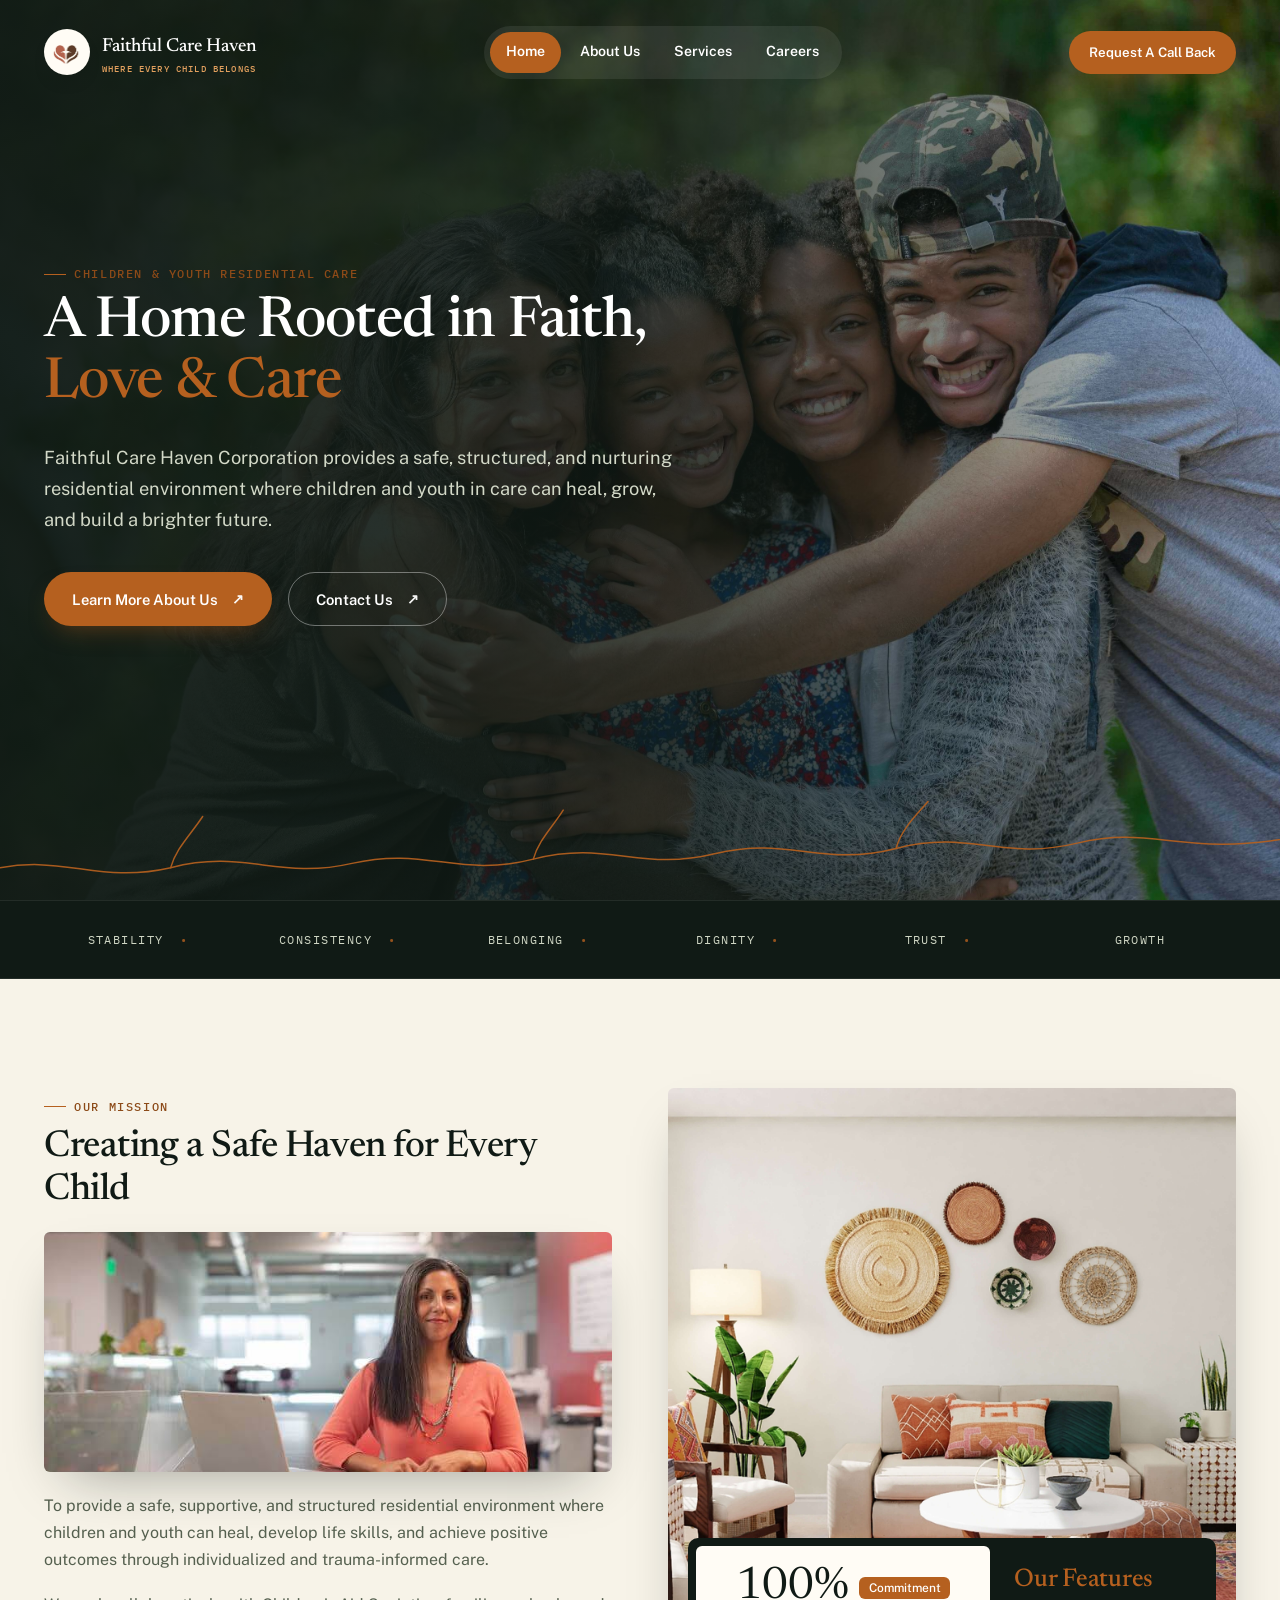
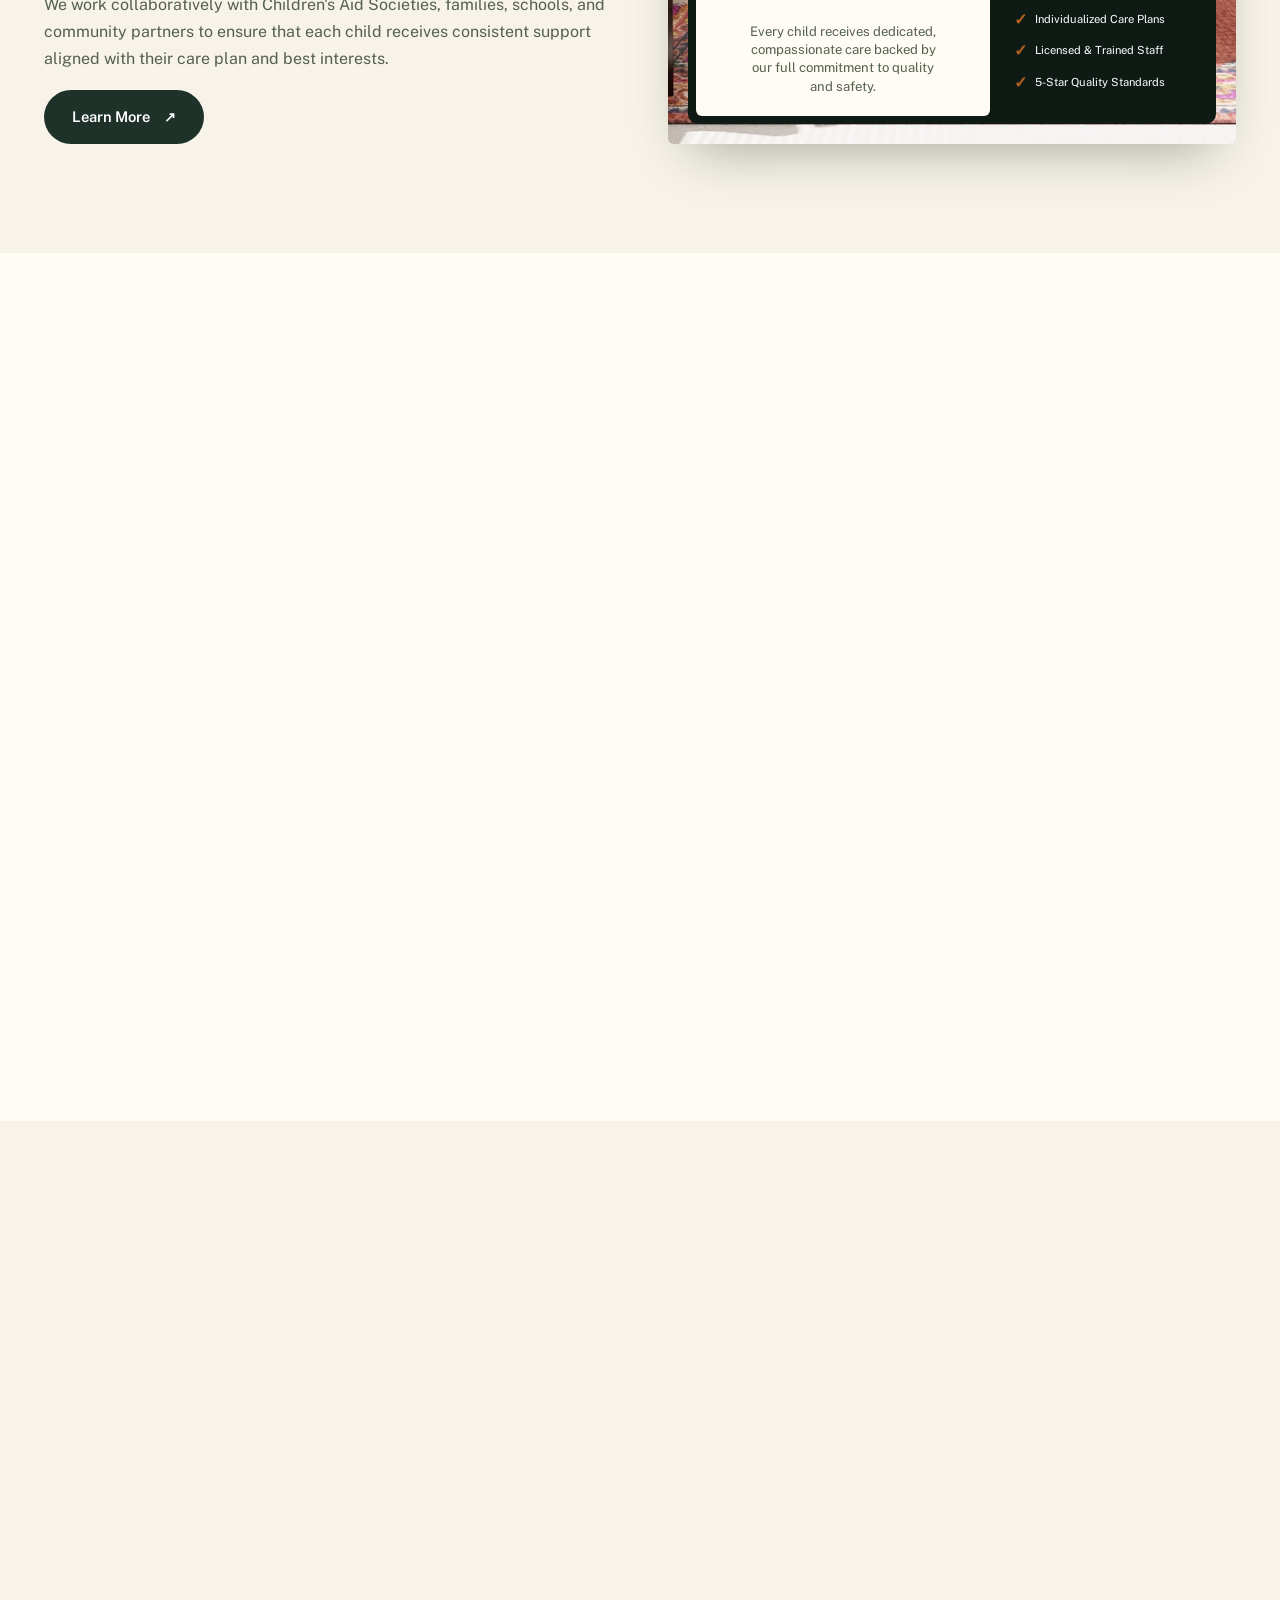
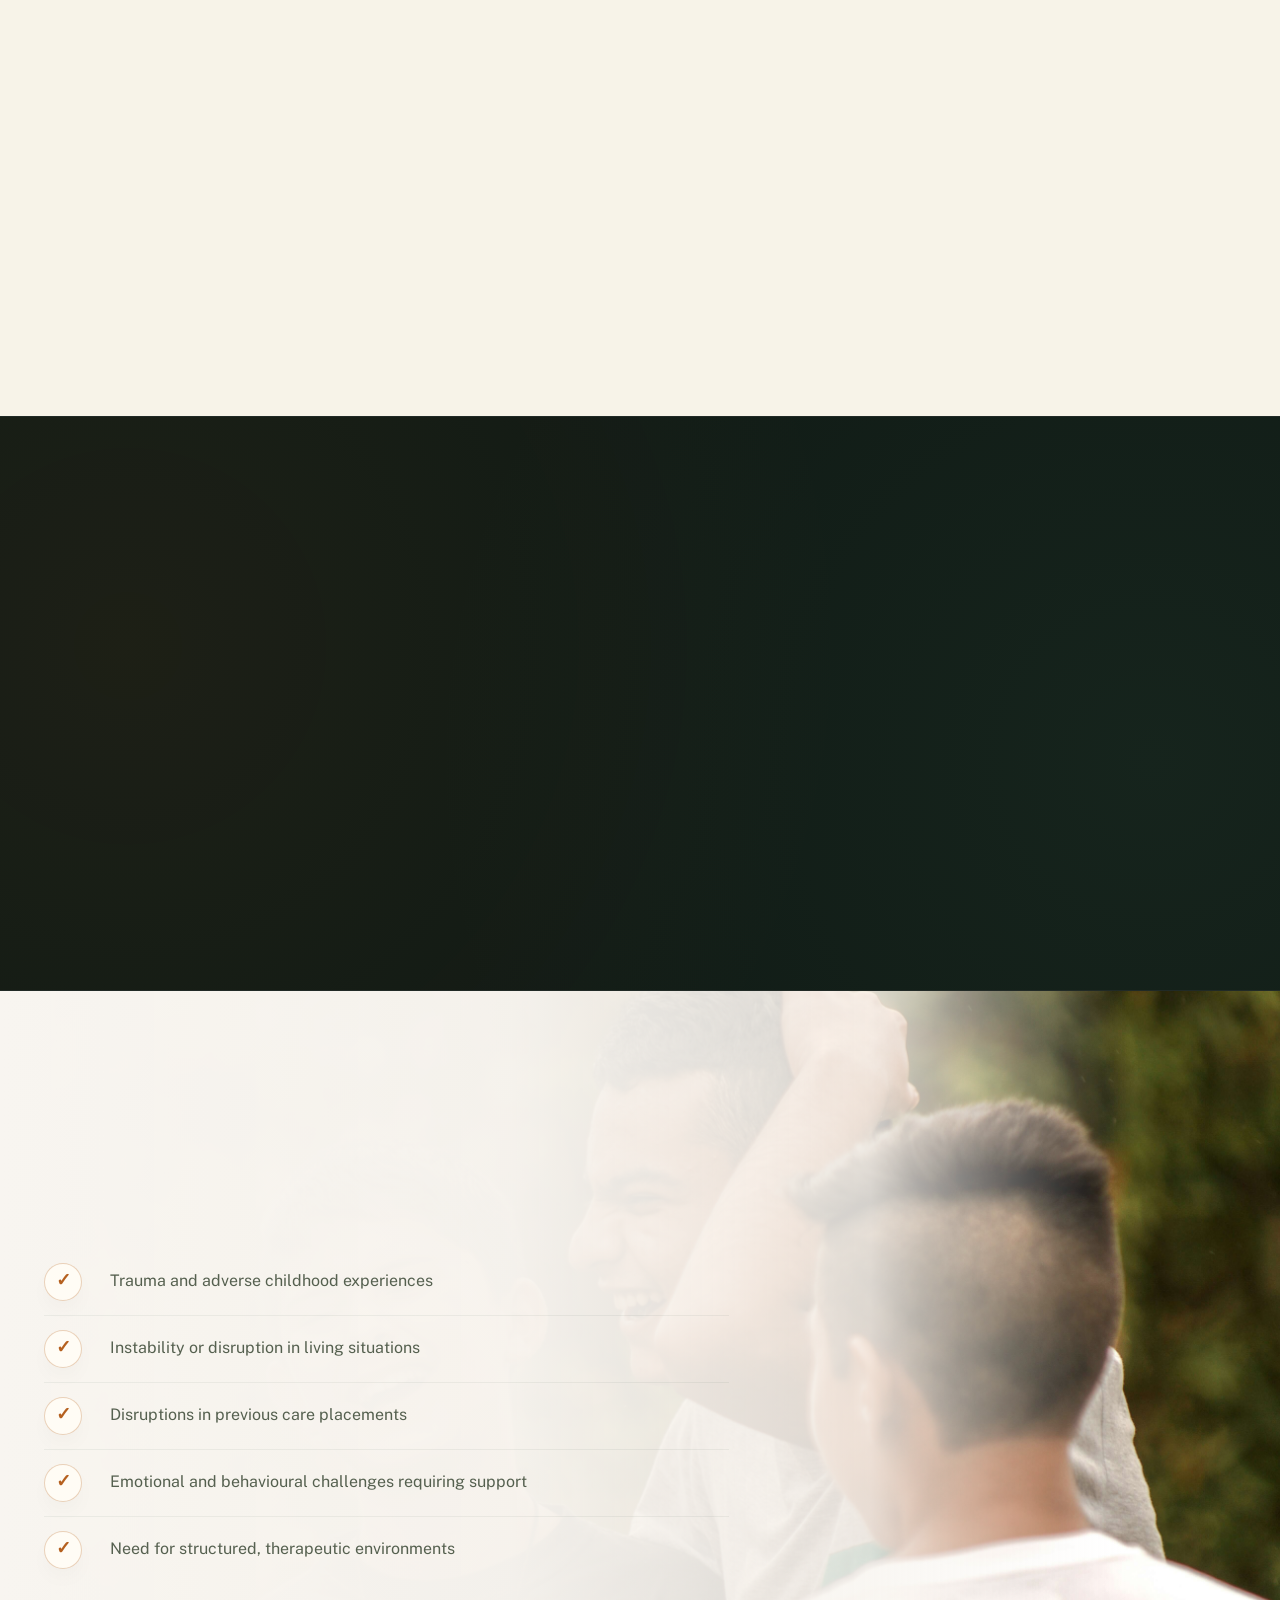
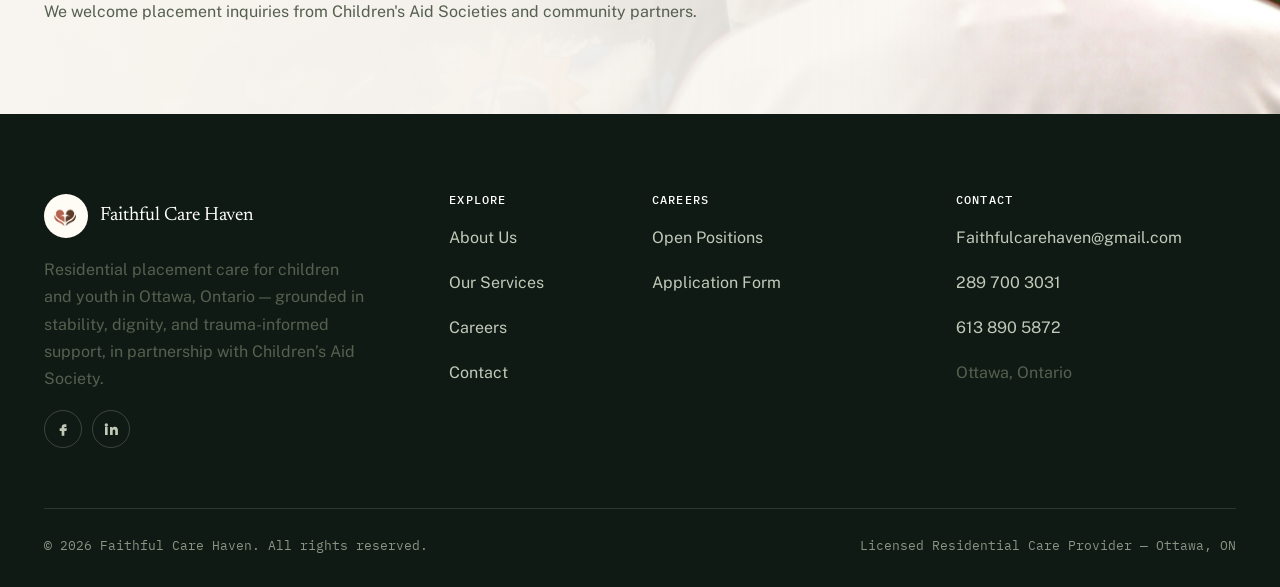
==== commit 98d2ede1: "major updates" ====
--- a/index.html
+++ b/index.html
@@ -43,148 +43,66 @@
   </div>
 
   <header class="site-header">
-    <div class="nav-inner">
-      <a href="index.html" class="brand">
-        <img src="assets/img/logo.png" alt="Faithful Care Haven logo">
-        <span>Faithful Care Haven</span>
-      </a>
-
-      <nav class="nav-links">
-        <a href="index.html" class="active">Home</a>
-        <a href="about.html">About</a>
-        <a href="services.html">Services</a>
-        <a href="careers.html">Careers</a>
-        <a href="contact.html">Contact</a>
-      </nav>
-
-      <div class="nav-cta">
-        <a href="contact.html" class="btn btn-primary btn-sm">24/7 Placement Line</a>
-      </div>
-
-      <button class="nav-toggle" aria-label="Toggle menu" aria-expanded="false">
-        <span></span><span></span><span></span>
-      </button>
-    </div>
-    </div>
-  </header>
+  <div class="nav-inner">
+    <a href="index.html" class="brand">
+      <img src="assets/img/logo.png" alt="Faithful Care Haven logo">
+      <span>Faithful Care Haven<small>Where Every Child Belongs</small></span>
+    </a>
+
+    <nav class="nav-links">
+      <a href="index.html">Home</a>
+      <a href="about.html">About Us</a>
+      <a href="services.html">Services</a>
+      <a href="careers.html">Careers</a>
+    </nav>
+
+    <div class="nav-cta">
+      <a href="contact.html" class="btn btn-primary btn-sm">Request A Call Back</a>
+    </div>
+
+    <button class="nav-toggle" aria-label="Toggle menu" aria-expanded="false">
+      <span></span><span></span><span></span>
+    </button>
+  </div>
+</header>
 
   <div class="mobile-overlay">
-    <a href="index.html">Home</a>
-    <a href="about.html">About</a>
-    <a href="services.html">Services</a>
-    <a href="careers.html">Careers</a>
-    <a href="contact.html">Contact</a>
-    <a href="contact.html" class="btn btn-outline-light">24/7 Placement Line</a>
-  </div>
-
-
-  <!-- ==================== HERO CAROUSEL ==================== -->
-  <section class="hero">
-    <div class="hero-carousel" id="heroCarousel">
-
-      <!-- Slide 1 -->
-      <div class="hero-slide active">
-        <div class="hero-bg">
-          <img src="assets/img/slide_1.jpeg"
-            alt="A warmly lit home at dusk, windows glowing against the evening sky">
-        </div>
-        <svg class="root-line" viewBox="0 0 1200 100" preserveAspectRatio="none" xmlns="http://www.w3.org/2000/svg"
-          aria-hidden="true">
-          <path
-            d="M-10,72 C60,56 90,86 160,70 C230,52 260,82 330,66 C400,50 430,80 500,62 C570,44 600,74 670,57 C740,40 770,70 840,52 C910,34 940,64 1010,47 C1080,30 1110,60 1210,42" />
-          <path d="M160,70 C165,52 178,40 190,22" />
-          <path d="M500,62 C505,44 518,32 528,16" />
-          <path d="M840,52 C845,34 858,22 870,8" />
-        </svg>
-        <div class="container-wide">
-          <div class="hero-inner">
-            <h1>Every child deserves a <em>home</em>, not just a placement.</h1>
-            <p class="hero-lead">Faithful Care Haven provides trauma-informed residential care for children and youth
-              aged 0&ndash;18, built on stability, dignity, and relationships that last.</p>
-            <div class="hero-actions">
-              <a href="contact.html" class="btn btn-primary">Make a Referral</a>
-              <a href="services.html" class="btn btn-outline-light">Explore Our Care Model</a>
-            </div>
-            <div class="hero-stats">
-              <div><strong>24/7</strong><span>Supervised Care</span></div>
-              <div><strong>0&ndash;18</strong><span>Ages Served</span></div>
-              <div><strong>24&ndash;72h</strong><span>Initial Assessment</span></div>
-            </div>
-          </div>
-        </div>
-      </div>
-
-      <!-- Slide 2 — Care & Services focused -->
-      <div class="hero-slide">
-        <div class="hero-bg">
-          <img src="assets/img/slide_2.png"
-            alt="A warm and safe residential living space with natural light">
-        </div>
-        <svg class="root-line" viewBox="0 0 1200 100" preserveAspectRatio="none" xmlns="http://www.w3.org/2000/svg"
-          aria-hidden="true">
-          <path
-            d="M-10,72 C60,56 90,86 160,70 C230,52 260,82 330,66 C400,50 430,80 500,62 C570,44 600,74 670,57 C740,40 770,70 840,52 C910,34 940,64 1010,47 C1080,30 1110,60 1210,42" />
-          <path d="M160,70 C165,52 178,40 190,22" />
-          <path d="M500,62 C505,44 518,32 528,16" />
-          <path d="M840,52 C845,34 858,22 870,8" />
-        </svg>
-        <div class="container-wide">
-          <div class="hero-inner">
-            <h1>A safe home where every child can <em>grow</em>.</h1>
-            <p class="hero-lead">From emergency placements to long-term residential care, we create family-like
-              environments where children feel valued, safe, and supported every step of the way.</p>
-            <div class="hero-actions">
-              <a href="services.html" class="btn btn-primary">Our Care Services</a>
-              <a href="contact.html" class="btn btn-outline-light">Request a Placement</a>
-            </div>
-            <div class="hero-stats">
-              <div><strong>5+</strong><span>Service Types</span></div>
-              <div><strong>100%</strong><span>Individualized Plans</span></div>
-              <div><strong>$350</strong><span>Per Diem Rate</span></div>
-            </div>
-          </div>
-        </div>
-      </div>
-
-      <!-- Slide 3 -->
-      <div class="hero-slide">
-        <div class="hero-bg">
-          <img src="assets/img/slide_3.jpg"
-            alt="A case worker documenting in a notebook">
-        </div>
-        <svg class="root-line" viewBox="0 0 1200 100" preserveAspectRatio="none" xmlns="http://www.w3.org/2000/svg"
-          aria-hidden="true">
-          <path
-            d="M-10,72 C60,56 90,86 160,70 C230,52 260,82 330,66 C400,50 430,80 500,62 C570,44 600,74 670,57 C740,40 770,70 840,52 C910,34 940,64 1010,47 C1080,30 1110,60 1210,42" />
-          <path d="M160,70 C165,52 178,40 190,22" />
-          <path d="M500,62 C505,44 518,32 528,16" />
-          <path d="M840,52 C845,34 858,22 870,8" />
-        </svg>
-        <div class="container-wide">
-          <div class="hero-inner">
-            <h1>A roadmap built around each <em>child</em>.</h1>
-            <p class="hero-lead">Within 24&ndash;72 hours of admission, we build a comprehensive, individualized Plan
-              of Care covering health, education, emotional well-being, and life skills development.</p>
-            <div class="hero-actions">
-              <a href="contact.html" class="btn btn-primary">Make a Referral</a>
-              <a href="services.html" class="btn btn-outline-light">See Our Process</a>
-            </div>
-            <div class="hero-stats">
-              <div><strong>1:1</strong><span>Planning Focus</span></div>
-              <div><strong>72h</strong><span>Assessment Window</span></div>
-              <div><strong>&#8734;</strong><span>Support Continuity</span></div>
-            </div>
-          </div>
-        </div>
-      </div>
-    </div>
-
-    <!-- Carousel Controls -->
-    <div class="carousel-nav">
-      <div class="carousel-dots" id="carouselDots"></div>
-      <div style="display:flex; gap:12px;">
-        <button class="carousel-nav-arrow" id="prevSlide" aria-label="Previous slide">←</button>
-        <button class="carousel-nav-arrow" id="nextSlide" aria-label="Next slide">→</button>
+  <a href="index.html">Home</a>
+  <a href="about.html">About Us</a>
+  <a href="services.html">Services</a>
+  <a href="careers.html">Careers</a>
+  <a href="contact.html" class="btn btn-outline-light">Request A Call Back</a>
+</div>
+
+
+  <!-- ==================== HERO ==================== -->
+  <section class="page-hero home-hero">
+    <div class="page-hero-bg">
+      <img src="assets/img/index_hero.jpeg"
+        alt="A warmly lit home at dusk, windows glowing against the evening sky">
+    </div>
+    <svg class="root-line" viewBox="0 0 1200 100" preserveAspectRatio="none" xmlns="http://www.w3.org/2000/svg"
+      aria-hidden="true">
+      <path
+        d="M-10,72 C60,56 90,86 160,70 C230,52 260,82 330,66 C400,50 430,80 500,62 C570,44 600,74 670,57 C740,40 770,70 840,52 C910,34 940,64 1010,47 C1080,30 1110,60 1210,42" />
+      <path d="M160,70 C165,52 178,40 190,22" />
+      <path d="M500,62 C505,44 518,32 528,16" />
+      <path d="M840,52 C845,34 858,22 870,8" />
+    </svg>
+    <div class="container-wide">
+      <div class="page-hero-content">
+        <div class="eyebrow">Children & Youth Residential Care</div>
+        <h1>A Home Rooted in Faith, <span class="hero-accent">Love &amp; Care</span></h1>
+        <p class="hero-lead">Faithful Care Haven Corporation provides a safe, structured, and nurturing residential environment where children and youth in care can heal, grow, and build a brighter future.</p>
+        <div class="hero-actions">
+          <a href="about.html" class="btn btn-primary">Learn More About Us</a>
+          <a href="contact.html" class="btn btn-outline-light">Contact Us</a>
+        </div>
+        <!-- <div class="hero-stats">
+          <div><strong>100%</strong><span>Commitment</span></div>
+          <div><strong>100%</strong><span>Commitment</span></div>
+          <div><strong>★★★★★</strong><span>Quality Care</span></div>
+        </div> -->
       </div>
     </div>
   </section>
@@ -205,39 +123,34 @@
 
         <!-- Left: text + small image below -->
         <div class="about-us-left" data-aos="fade-right">
-          <div class="eyebrow">Who We Are</div>
-          <h2>Compassionate Care You Can Trust</h2>
+          <div class="eyebrow">Our Mission</div>
+          <h2>Creating a Safe Haven for Every Child</h2>
           <div class="ed-media" style="margin-top:20px;">
-            <img src="https://images.unsplash.com/photo-1590650153855-d9e808231d41?auto=format&fit=crop&w=900&q=80"
+            <img src="assets/img/aboutus_1.jpg"
               alt="A caregiver sitting beside a young person sharing a warm moment"
               style="height:240px; object-fit:cover; border-radius:6px; width:100%;">
           </div>
-          <p style="margin-top: 20px;">Faithful Care Haven is a residential care provider serving children and youth
-            from infancy to 18 years of
-            age. Our home provides structure without rigidity, support without judgment, and guidance that promotes
-            independence and personal growth.</p>
-          <p>We aim to create a family-like environment where consistency, trust, and healthy relationships are the
-            foundation of everything we do &mdash; because every child deserves more than a placement; they deserve a
-            home.</p>
-          <a href="about.html" class="btn btn-dark">Learn More &nbsp;&#x2197;</a>
+          <p style="margin-top: 20px;">To provide a safe, supportive, and structured residential environment where children and youth can heal, develop life skills, and achieve positive outcomes through individualized and trauma-informed care.</p>
+          <p>We work collaboratively with Children's Aid Societies, families, schools, and community partners to ensure that each child receives consistent support aligned with their care plan and best interests.</p>
+          <a href="about.html" class="btn btn-dark">Learn More</a>
 
         </div>
 
         <!-- Right: large image with overlay feature card -->
         <div class="about-us-right" data-aos="fade-left" data-aos-delay="120">
-          <img src="https://images.unsplash.com/photo-1617103996702-96ff29b1c467?auto=format&fit=crop&w=1400&q=80"
+          <img src="assets/img/aboutus_2.jpg"
             alt="A trained caregiver supporting a young person in a bright and welcoming residential setting">
           <div class="about-feature-card">
             <div class="about-stat-cell">
-              <span class="about-stat-num">24/7 <span class="about-stat-badge">Supervised Care</span></span>
-              <p>Round-the-clock trauma-informed residential support for every child.</p>
+              <span class="about-stat-num">100% <span class="about-stat-badge">Commitment</span></span>
+              <p>Every child receives dedicated, compassionate care backed by our full commitment to quality and safety.</p>
             </div>
             <div class="about-features-cell">
               <h4>Our Features</h4>
               <ul class="about-features-list">
                 <li>Individualized Care Plans</li>
                 <li>Licensed &amp; Trained Staff</li>
-                <li>CAS-Collaborative Support</li>
+                <li>5-Star Quality Standards</li>
               </ul>
             </div>
           </div>
@@ -247,23 +160,20 @@
     </div>
   </section>
 
-
-  <!-- ==================== WHY CHOOSE US ==================== -->
-  <section class="why-choose-section">
+  <!-- ==================== OUR COMMITMENT ==================== -->
+  <section class="our-commitment">
     <div class="container-wide">
-      <div class="why-choose-grid">
+      <div class="our-commitment-grid">
 
         <!-- Left col: intro text + image -->
         <div class="why-choose-left" data-aos="fade-right">
           <div class="wc-intro-text">
-            <div class="eyebrow">Why Choose Us</div>
-            <h2>Unveiling the Reasons to Choose Faithful Care Haven</h2>
-            <p>We go beyond supervision and basic care. Our model is rooted in building real relationships, fostering
-              resilience, and supporting every young person toward a stable, fulfilling future &mdash; in collaboration
-              with Children's Aid Society and families.</p>
+            <div class="eyebrow">Our Commitment</div>
+            <h2>Every Child's Wellbeing is Our Priority</h2>
+            <p>At Faithful Care Haven Corporation, the safety, dignity, and well-being of every child is our highest calling. We are dedicated to living out these values every day.</p>
           </div>
           <div class="wc-image">
-            <img src="assets/img/whychoosus.png"
+            <img src="assets/img/our_commitment.png"
               alt="A supportive residential care worker with a young person">
           </div>
         </div>
@@ -279,9 +189,8 @@
                 <path d="M9 21V12h6v9" />
               </svg>
             </div>
-            <h3>Stability First</h3>
-            <p>Consistent routines, structured expectations, and a safe environment that helps children feel secure and
-              grounded every single day.</p>
+            <h3>Family First Care</h3>
+            <p>We treat every child like our own family — with love, respect, care, dignity, compassion, and kindness woven into every interaction.</p>
           </div>
 
           <div class="wc-card">
@@ -294,9 +203,8 @@
                 <path d="M16 3.13a4 4 0 010 7.75" />
               </svg>
             </div>
-            <h3>Relationship-Based Care</h3>
-            <p>Our trained staff build genuine, trusting relationships with each child &mdash; fostering emotional
-              growth, resilience, and a true sense of belonging.</p>
+            <h3>Trust & Reliability</h3>
+            <p>Building confidence through professional, dependable, and trusted care that children, families, and partners can count on.</p>
           </div>
 
           <div class="wc-card">
@@ -307,9 +215,8 @@
                 <polyline points="12 6 12 12 16 14" />
               </svg>
             </div>
-            <h3>24/7 Supervised Support</h3>
-            <p>Round-the-clock care and placement inquiries available at all times, ensuring no child is ever without
-              the support they need.</p>
+            <h3>Joyful Daily Living</h3>
+            <p>Enriching lives with positive experiences, meaningful companionship, and enjoyable structured activities that bring joy and belonging.</p>
           </div>
 
           <div class="wc-card">
@@ -320,9 +227,8 @@
                   points="12 2 15.09 8.26 22 9.27 17 14.14 18.18 21.02 12 17.77 5.82 21.02 7 14.14 2 9.27 8.91 8.26 12 2" />
               </svg>
             </div>
-            <h3>Strength-Based Approach</h3>
-            <p>We focus on each child's strengths, interests, and abilities &mdash; building confidence and life skills
-              for independence, education, and employment readiness.</p>
+            <h3>Expert Caregivers</h3>
+            <p>Providing care with dedication, expertise, and compassionate professionals trained to support every child's unique journey.</p>
           </div>
 
         </div>
@@ -346,7 +252,7 @@
           <a href="services.html" class="btn btn-primary" style="align-self:flex-start;">View All Services</a>
         </div>
 
-        <!-- Card 2: Residential & Daily Living -->
+        <!-- Card 1: Residential Care -->
         <div class="service-split-card" data-aos="fade-up" data-aos-delay="100">
           <div class="ssc-image">
             <img src="assets/img/service_1.jpg"
@@ -360,14 +266,14 @@
                 <polyline points="9 22 9 12 15 12 15 22"></polyline>
               </svg>
             </div>
-            <h3>Residential &amp; Daily Living</h3>
-            <p>24-hour supervised care, personal assistance, and engaging recreation focused on healthy daily routines.
+            <h3>Residential Care</h3>
+            <p>Safe, structured living environments for children and youth requiring short or long-term placement.
             </p>
-            <a href="services.html#residential" class="ssc-link">&#x276F; Read More</a>
-          </div>
-        </div>
-
-        <!-- Card 3: Clinical & Behavioral Care -->
+            <a href="services.html#residential" class="ssc-link">Read More</a>
+          </div>
+        </div>
+
+        <!-- Card 2: Individualized Planning -->
         <div class="service-split-card" data-aos="fade-up" data-aos-delay="200">
           <div class="ssc-image">
             <img src="assets/img/service_2.png"
@@ -382,14 +288,13 @@
                 <line x1="8" y1="12" x2="16" y2="12"></line>
               </svg>
             </div>
-            <h3>Clinical &amp; Behavioral Care</h3>
-            <p>Individualized care plans, trauma-informed support, and comprehensive medical, dental &amp; mental health
-              coordination.</p>
-            <a href="services.html#clinical" class="ssc-link">&#x276F; Read More</a>
-          </div>
-        </div>
-
-        <!-- Card 4: Development & Family Support -->
+            <h3>Individualized Planning</h3>
+            <p>Personalized care plans developed collaboratively with families, children, and service partners.</p>
+            <a href="services.html#individualized" class="ssc-link">Read More</a>
+          </div>
+        </div>
+
+        <!-- Card 3: Trauma-Informed Care -->
         <div class="service-split-card" data-aos="fade-up" data-aos-delay="300">
           <div class="ssc-image">
             <img src="assets/img/service_3.jpg"
@@ -405,201 +310,144 @@
                 <path d="M16 3.13a4 4 0 0 1 0 7.75"></path>
               </svg>
             </div>
-            <h3>Development &amp; Family Support</h3>
-            <p>Educational coordination, essential life skills programming, and facilitated family engagement support.
-            </p>
-            <a href="services.html#development" class="ssc-link">&#x276F; Read More</a>
-          </div>
-        </div>
-
-      </div>
-    </div>
-  </section>
-
-
-  <!-- ==================== CALL TO ACTION ==================== -->
-  <section class="home-cta">
-    <div class="container-narrow" style="position: relative; z-index: 2; text-align: center;">
-
-      <div class="cta-eyebrow" data-aos="fade-up">— Ready to take the next step?</div>
-
-      <h2 class="cta-headline" data-aos="fade-up" data-aos-delay="60">
-        Every child deserves a safe place<br>to grow and <em>belong.</em>
-      </h2>
-
-      <p class="cta-desc" data-aos="fade-up" data-aos-delay="120">
-        Our team works directly with Children's Aid Society to facilitate 24/7 emergency and
-        planned placements with care, compassion, and accountability.
-      </p>
-
-      <div class="cta-actions" data-aos="fade-up" data-aos-delay="180">
-        <a href="contact.html" class="btn btn-primary">Make a Referral</a>
-        <a href="services.html" class="btn btn-outline-light">See Our Services</a>
-      </div>
-      <!-- 
-      <div class="cta-divider-line" data-aos="fade-up" data-aos-delay="240">
-        <span>CAS-Approved Provider</span>
-        <span class="cta-dot">·</span>
-        <span>24/7 Placement Line</span>
-        <span class="cta-dot">·</span>
-        <span>Ottawa, Ontario</span>
-      </div> -->
-
-    </div>
-  </section>
-
-  <!-- ==================== PLAN OF CARE PROCESS ==================== -->
-  <section class="plan-of-care-section">
+            <h3>Trauma-Informed Care</h3>
+            <p>Evidence-based approaches to support healing, emotional development, and long-term resilience.</p>
+            <a href="services.html#trauma-informed" class="ssc-link">Read More</a>
+          </div>
+        </div>
+
+      </div>
+    </div>
+  </section>
+
+    <!-- ==================== OUR APPROACH ==================== -->
+  <section class="our-approach bg-dark">
+    <div class="container-wide">
+
+      <div class="our-approach-grid">
+        <div class="our-approach-intro" data-aos="fade-right">
+          <div class="eyebrow">Our Approach</div>
+          <h2>Individualized & Trauma-Informed Care</h2>
+          <p>Our care model is designed to meet each child where they are — supporting their unique journey toward healing and growth with compassion and expertise. </p>
+          <a href="contact.html" class="btn btn-outline-light">Learn More</a>
+        </div>
+
+        <div class="our-approach-timeline" data-aos="fade-left" data-aos-delay="80">
+
+          <div class="sd-tt-item">
+            <div class="sd-tt-step mono">01</div>
+            <h4>Trauma-Informed</h4>
+            <p>Understanding the deep impact of adverse experiences and providing sensitive, appropriate responses to support each child's healing journey.</p>
+          </div>
+
+          <div class="sd-tt-item">
+            <div class="sd-tt-step mono">02</div>
+            <h4>Strength-Based</h4>
+            <p>Building on each child's inherent strengths and abilities to foster lasting confidence, purpose, and resilience for the road ahead.</p>
+          </div>
+
+          <div class="sd-tt-item">
+            <div class="sd-tt-step mono">03</div>
+            <h4>Culturally Responsive</h4>
+            <p>Honoring and integrating each child's cultural background, identity, and heritage as a vital part of their care experience and story.</p>
+          </div>
+        </div>
+      </div>
+
+    </div>
+  </section>
+
+  <!-- ==================== WHO WE SERVE ==================== -->
+  <section class="who-we-serve-section">
     <div class="poc-bg-image"></div>
     <div class="container-wide" style="position: relative; z-index: 2;">
       <div class="row">
         <div class="col-lg-7">
-          <div class="eyebrow" data-aos="fade-up">The plan of care process</div>
-          <h2 data-aos="fade-up">From admission to a confident transition.</h2>
-          <div class="timeline" style="max-width:820px;">
-            <div class="t-item" data-step="1" data-aos="fade-up">
-              <h3>Initial Assessment (24&ndash;72 hours)</h3>
-              <p>We review placement goals, physical and mental health, education, culture, and family connections.</p>
-            </div>
-            <div class="t-item" data-step="2" data-aos="fade-up">
-              <h3>Individualized Goals</h3>
-              <p>Measurable goals are set together with the child, their CAS worker, family (where appropriate), and
-                other providers.</p>
-            </div>
-            <div class="t-item" data-step="3" data-aos="fade-up">
-              <h3>Service Delivery</h3>
-              <p>Daily supervision, structured routines, trauma-informed interventions, and educational advocacy &mdash;
-                delivered consistently.</p>
-            </div>
-            <div class="t-item" data-step="4" data-aos="fade-up">
-              <h3>Monitoring &amp; Review</h3>
-              <p>Daily case notes, monthly progress reviews, and ongoing collaboration with CAS and service providers.
-              </p>
-            </div>
-            <div class="t-item" data-step="5" data-aos="fade-up">
-              <h3>Transition &amp; Discharge Planning</h3>
-              <p>Reunification, foster or kinship placement, independent living, or transfer &mdash; planned from day
-                one for a smooth transition.</p>
-            </div>
-          </div>
-        </div>
-      </div>
-    </div>
-  </section>
-
-
-  <!-- ==================== RATES & BUDGET ==================== -->
-  <section class="rates-section">
-    <div class="container-wide">
-
-      <div class="rates-top" data-aos="fade-up">
-        <div class="eyebrow">Transparent Pricing</div>
-        <h2>Rates &amp; <em>Budget</em></h2>
-        <p>Clear, straightforward pricing established in collaboration with Children's Aid Society — based on level of service and individual support needs.</p>
-      </div>
-
-      <div class="rates-grid" data-aos="fade-up" data-aos-delay="80">
-
-        <!-- Card 1: Per Diem -->
-        <div class="rate-card rate-card--primary">
-          <div class="rate-label">Residential Per Diem</div>
-          <div class="rate-amount">
-            <span class="rate-currency">$</span>350<span class="rate-period">/day</span>
-          </div>
-          <p class="rate-sub">Per child, per day — all-inclusive residential care</p>
-          <div class="rate-divider"></div>
-          <ul class="rate-list">
-            <li>Safe accommodation &amp; utilities</li>
-            <li>Nutritious meals &amp; snacks</li>
-            <li>Personal care items</li>
-            <li>Educational support &amp; coordination</li>
-            <li>Life skills programming</li>
-            <li>Recreation &amp; community activities</li>
-            <li>Transportation for appointments</li>
-            <li>Daily documentation &amp; case coordination</li>
+          <div class="eyebrow" data-aos="fade-up">Who We Serve</div>
+          <h2 data-aos="fade-up">Children & Youth in Need of Care</h2>
+          <p data-aos="fade-up" data-aos-delay="60">Faithful Care Haven Corporation provides care for children and youth requiring short-term or long-term residential placement, including those who may have experienced:</p>
+          <ul class="timeline-list" style="max-width:820px;">
+            <li class="timeline-item" data-aos="fade-up">
+              <span class="timeline-icon" aria-hidden="true">✓</span>
+              <h5>Trauma and adverse childhood experiences</h5>
+            </li>
+            <li class="timeline-item" data-aos="fade-up">
+              <span class="timeline-icon" aria-hidden="true">✓</span>
+              <h5>Instability or disruption in living situations</h5>
+            </li>
+            <li class="timeline-item" data-aos="fade-up">
+              <span class="timeline-icon" aria-hidden="true">✓</span>
+              <h5>Disruptions in previous care placements</h5>
+            </li>
+            <li class="timeline-item" data-aos="fade-up">
+              <span class="timeline-icon" aria-hidden="true">✓</span>
+              <h5>Emotional and behavioural challenges requiring support</h5>
+            </li>
+            <li class="timeline-item" data-aos="fade-up">
+              <span class="timeline-icon" aria-hidden="true">✓</span>
+              <h5>Need for structured, therapeutic environments</h5>
+            </li>
           </ul>
-          <a href="contact.html" class="btn btn-primary" style="width:100%; margin-top: auto;">Make a Referral</a>
-        </div>
-
-        <!-- Card 2: Support Worker -->
-        <div class="rate-card rate-card--secondary">
-          <div class="rate-label">Additional Support</div>
-          <div class="rate-amount">
-            <span class="rate-currency">$</span>40<span class="rate-period">/hr</span>
-          </div>
-          <p class="rate-sub">Enhanced or crisis support worker services</p>
-          <div class="rate-divider"></div>
-          <ul class="rate-list">
-            <li>Dedicated 1-on-1 support worker</li>
-            <li>Enhanced supervision</li>
-            <li>Crisis intervention support</li>
-            <li>Case-by-case CAS approval</li>
-          </ul>
-          <div class="rate-note">
-            <svg width="15" height="15" viewBox="0 0 24 24" fill="none" stroke="currentColor" stroke-width="2"><circle cx="12" cy="12" r="10"/><line x1="12" y1="8" x2="12" y2="12"/><line x1="12" y1="16" x2="12.01" y2="16"/></svg>
-            Prior CAS approval required for additional staffing
-          </div>
-          <a href="contact.html" class="btn btn-outline" style="width:100%; margin-top: auto;">Get in Touch</a>
-        </div>
-
-      </div>
-    </div>
-  </section>
-
+        </div>
+      </div>
+      <p style="margin-top: 15px;">We welcome placement inquiries from Children's Aid Societies and community partners.</p>
+      <!-- <a href="contact.html" class="btn btn-primary" style="margin-top: 18px; display: inline-flex;">Get in Touch</a> -->
+    </div>
+  </section>
 
   <footer class="site-footer">
-    <div class="container-wide">
-      <div class="row gy-5">
-        <div class="col-lg-4">
-          <div class="footer-brand">
-            <img src="assets/img/logo.png" alt="Faithful Care Haven">
-            <span>Faithful Care Haven</span>
-          </div>
-          <p style="max-width:320px;">Residential placement care for children and youth in Ottawa, Ontario &mdash;
-            grounded in stability, dignity, and trauma-informed support, in partnership with Children&rsquo;s Aid
-            Society.</p>
-          <div class="social-row" aria-hidden="true">
-            <a href="#" onclick="return false;" aria-label="Facebook">
-              <svg width="16" height="16" viewBox="0 0 24 24" fill="none">
-                <path d="M14 9h3V5h-3c-2.2 0-4 1.8-4 4v2H7v4h3v7h4v-7h3l1-4h-4V9c0-.6.4-1 1-1z" fill="currentColor" />
-              </svg>
-            </a>
-            <a href="#" onclick="return false;" aria-label="LinkedIn">
-              <svg width="16" height="16" viewBox="0 0 24 24" fill="none">
-                <path
-                  d="M4.98 3.5a2.5 2.5 0 100 5 2.5 2.5 0 000-5zM3 9h4v12H3V9zm7 0h3.8v1.7h.05c.53-1 1.83-2 3.76-2 4 0 4.74 2.6 4.74 6V21h-4v-5.3c0-1.27-.02-2.9-1.77-2.9-1.78 0-2.05 1.4-2.05 2.8V21h-4V9z"
-                  fill="currentColor" />
-              </svg>
-            </a>
-          </div>
-        </div>
-        <div class="col-lg-2 col-6">
-          <h4>Explore</h4>
-          <p><a href="about.html">About Us</a></p>
-          <p><a href="services.html">Our Services</a></p>
-          <p><a href="careers.html">Careers</a></p>
-          <p><a href="contact.html">Contact</a></p>
-        </div>
-        <div class="col-lg-3 col-6">
-          <h4>Careers</h4>
-          <p><a href="careers.html">Open Positions</a></p>
-          <p><a href="apply.html">Application Form</a></p>
-        </div>
-        <div class="col-lg-3">
-          <h4>Contact</h4>
-          <p><a href="mailto:Faithfulcarehaven@gmail.com">Faithfulcarehaven@gmail.com</a></p>
-          <p><a href="tel:12897003031">289 700 3031</a></p>
-          <p><a href="tel:16138905872">613 890 5872</a></p>
-          <p>Ottawa, Ontario</p>
-        </div>
-      </div>
-
-      <div class="footer-bottom">
-        <span>&copy; <span class="current-year"></span> Faithful Care Haven. All rights reserved.</span>
-        <span>Licensed Residential Care Provider &mdash; Ottawa, ON</span>
-      </div>
-    </div>
-  </footer>
+  <div class="container-wide">
+    <div class="row gy-5">
+      <div class="col-lg-4">
+        <div class="footer-brand">
+          <img src="assets/img/logo.png" alt="Faithful Care Haven">
+          <span>Faithful Care Haven</span>
+        </div>
+        <p style="max-width:320px;">Residential placement care for children and youth in Ottawa, Ontario &mdash;
+          grounded in stability, dignity, and trauma-informed support, in partnership with Children&rsquo;s Aid
+          Society.</p>
+        <div class="social-row" aria-hidden="true">
+          <a href="#" onclick="return false;" aria-label="Facebook">
+            <svg width="16" height="16" viewBox="0 0 24 24" fill="none">
+              <path d="M14 9h3V5h-3c-2.2 0-4 1.8-4 4v2H7v4h3v7h4v-7h3l1-4h-4V9c0-.6.4-1 1-1z" fill="currentColor" />
+            </svg>
+          </a>
+          <a href="#" onclick="return false;" aria-label="LinkedIn">
+            <svg width="16" height="16" viewBox="0 0 24 24" fill="none">
+              <path
+                d="M4.98 3.5a2.5 2.5 0 100 5 2.5 2.5 0 000-5zM3 9h4v12H3V9zm7 0h3.8v1.7h.05c.53-1 1.83-2 3.76-2 4 0 4.74 2.6 4.74 6V21h-4v-5.3c0-1.27-.02-2.9-1.77-2.9-1.78 0-2.05 1.4-2.05 2.8V21h-4V9z"
+                fill="currentColor" />
+            </svg>
+          </a>
+        </div>
+      </div>
+      <div class="col-lg-2 col-6">
+        <h4>Explore</h4>
+        <p><a href="about.html">About Us</a></p>
+        <p><a href="services.html">Our Services</a></p>
+        <p><a href="careers.html">Careers</a></p>
+        <p><a href="contact.html">Contact</a></p>
+      </div>
+      <div class="col-lg-3 col-6">
+        <h4>Careers</h4>
+        <p><a href="careers.html">Open Positions</a></p>
+        <p><a href="apply.html">Application Form</a></p>
+      </div>
+      <div class="col-lg-3">
+        <h4>Contact</h4>
+        <p><a href="mailto:Faithfulcarehaven@gmail.com">Faithfulcarehaven@gmail.com</a></p>
+        <p><a href="tel:12897003031">289 700 3031</a></p>
+        <p><a href="tel:16138905872">613 890 5872</a></p>
+        <p>Ottawa, Ontario</p>
+      </div>
+    </div>
+
+    <div class="footer-bottom">
+      <span>&copy; <span class="current-year"></span> Faithful Care Haven. All rights reserved.</span>
+      <span>Licensed Residential Care Provider &mdash; Ottawa, ON</span>
+    </div>
+  </div>
+</footer>
 
 
   <script src="assets/js/main.js"></script>
--- a/assets/css/style.css
+++ b/assets/css/style.css
@@ -286,7 +286,7 @@
   display: inline-flex;
   align-items: center;
   gap: .7em;
-  margin-bottom:0px;
+  margin-bottom: .8em;
 }
 
 .eyebrow::before {
@@ -302,6 +302,17 @@
   margin: 0 auto;
   padding: 0 24px;
   width: 100%;
+}
+
+.container {
+  max-width: 1140px;
+  margin: 0 auto;
+  padding: 0 24px;
+  width: 100%;
+}
+
+.hero .container {
+  max-width: 960px;
 }
 
 .container-wide {
@@ -418,6 +429,56 @@
   width: 100%;
 }
 
+/* ---------- Button arrow indicator (excluding header) ---------- */
+.btn {
+  position: relative;
+}
+
+.btn::after {
+  content: '\2197';
+  display: inline-block;
+  margin-left: .35em;
+  font-size: .95em;
+  line-height: 1;
+  transform: translateX(0) rotate(0deg);
+  transition: transform .32s var(--ease), opacity .28s var(--ease);
+  opacity: .95;
+  color: inherit;
+}
+
+.btn:hover::after {
+  transform: translateX(6px) rotate(8deg);
+}
+
+/* Keep header buttons unchanged */
+.site-header .btn::after,
+.nav-cta .btn::after {
+  display: none;
+}
+
+/* Small link arrow for read-more links */
+.ssc-link {
+  position: relative;
+  font-weight: 600;
+  color: var(--pine-d);
+  text-decoration: none;
+}
+
+.ssc-link::after {
+  content: '\276F';
+  display: inline-block;
+  margin-left: .35em;
+  font-size: .9em;
+  transform: translateX(0);
+  transition: transform .28s var(--ease), opacity .22s var(--ease);
+  opacity: .95;
+  color: inherit;
+}
+
+.ssc-link:hover::after {
+  transform: translateX(4px);
+}
+
 /* ================= NAVIGATION ================= */
 .site-header {
   position: fixed;
@@ -457,8 +518,8 @@
 }
 
 .brand img {
-  height: 40px;
-  width: 40px;
+  height: 46px;
+  width: 46px;
   object-fit: contain;
   padding: 6px;
   box-sizing: border-box;
@@ -469,8 +530,8 @@
 }
 
 .site-header.scrolled .brand img {
-  height: 34px;
-  width: 34px;
+  height: 40px;
+  width: 40px;
 }
 
 .brand span small {
@@ -481,7 +542,8 @@
   letter-spacing: .13em;
   text-transform: uppercase;
   color: #e2a05e;
-  margin-top: 3px;
+  margin-top: 0;
+  line-height: 1.1;
 }
 
 /* header sits over a dark hero photo by default on the homepage; on interior
@@ -773,118 +835,18 @@
   }
 }
 
-/* ================= HERO (homepage — carousel at 100vh) ================= */
-.hero {
-  position: relative;
-  height: 100vh;
-  display: flex;
-  align-items: flex-end;
-  padding: 0;
-  overflow: hidden;
-  color: #fff;
-}
-
-.hero-carousel {
-  position: relative;
-  width: 100%;
-  height: 100%;
-  overflow: hidden;
-}
-
-.hero-slide {
-  position: absolute;
-  inset: 0;
-  opacity: 0;
-  transition: opacity .9s ease;
-  display: flex;
-  align-items: flex-end;
-  padding: 160px 0 100px;
-}
-
-.hero-slide.active {
-  opacity: 1;
-}
-
-.hero-bg {
-  position: absolute;
-  inset: 0;
-  z-index: 0;
-}
-
-.hero-bg img {
-  width: 100%;
-  height: 100%;
-  object-fit: cover;
-  object-position: center 30%;
-  transform: scale(1.06);
-}
-
-.hero-bg::after {
-  content: '';
-  position: absolute;
-  inset: 0;
-  background: linear-gradient(90deg, rgba(16, 26, 21, .96) 0%, rgba(16, 26, 21, .90) 30%, rgba(16, 26, 21, .78) 55%, rgba(16, 26, 21, .42) 82%, rgba(16, 26, 21, .06) 100%);
-}
-
-.hero-inner {
-  position: relative;
-  z-index: 2;
-  max-width: 760px;
-  text-align: left;
-}
-
-/* Hero text entry animations */
-.hero-inner h1,
-.hero-inner .hero-lead,
-.hero-inner .hero-actions,
-.hero-inner .hero-stats {
-  opacity: 0;
-  transform: translateY(28px);
-  transition: opacity .7s var(--ease), transform .7s var(--ease);
-}
-
-.hero-slide.active .hero-inner h1 {
-  opacity: 1;
-  transform: none;
-  transition-delay: 0ms;
-}
-
-.hero-slide.active .hero-inner .hero-lead {
-  opacity: 1;
-  transform: none;
-  transition-delay: 150ms;
-}
-
-.hero-slide.active .hero-inner .hero-actions {
-  opacity: 1;
-  transform: none;
-  transition-delay: 300ms;
-}
-
-.hero-slide.active .hero-inner .hero-stats {
-  opacity: 1;
-  transform: none;
-  transition-delay: 450ms;
-}
-
-/* Re-animate on slide switch via JS class */
-.hero-slide.slide-exit .hero-inner h1,
-.hero-slide.slide-exit .hero-inner .hero-lead,
-.hero-slide.slide-exit .hero-inner .hero-actions,
-.hero-slide.slide-exit .hero-inner .hero-stats {
-  opacity: 0;
-  transform: translateY(28px);
-  transition: opacity .35s ease, transform .35s ease;
-}
-
-.hero h1 {
-  margin-bottom: .42em;
-  color: #fff;
-}
+.hero-lead {
+  color: rgba(255, 255, 255, .94);
+}
+
+.hero-accent {
+  color: var(--clay);
+  white-space: nowrap;
+}
+
 
 .hero-lead {
   font-size: 1.14rem;
-  max-width: 520px;
   margin-bottom: 2em;
   color: #d8dccf;
 }
@@ -904,10 +866,198 @@
   padding-top: 1.8em;
 }
 
+.service-section {
+  padding: clamp(56px, 6vw, 84px) 0;
+}
+
+.service-card {
+  background: #fff;
+  border: 1px solid rgba(31, 50, 41, .08);
+  border-radius: 18px;
+  box-shadow: 0 16px 40px -28px rgba(31, 50, 41, .35);
+  padding: 42px;
+  max-width: 920px;
+  margin: 0 auto;
+}
+
+.service-card .eyebrow {
+  margin-bottom: 12px;
+}
+
+.service-card h2 {
+  margin-top: 0;
+  margin-bottom: 1em;
+  font-size: clamp(1.7rem, 2.6vw, 2.25rem);
+}
+
+.service-card p {
+  margin-bottom: 1.4em;
+  color: var(--ink-soft);
+}
+
+.service-list {
+  list-style: none;
+  padding: 0;
+  margin: 0;
+  display: grid;
+  gap: 12px;
+}
+
+.service-list li {
+  padding-left: 1.4em;
+  position: relative;
+  color: var(--ink-soft);
+}
+
+.service-list li::before {
+  content: '•';
+  position: absolute;
+  left: 0;
+  top: 0.08em;
+  color: var(--clay);
+}
+
+.bg-alt {
+  background: var(--paper-alt);
+}
+
+.careers-why .section-heading {
+  max-width: 740px;
+  margin: 0 auto 44px;
+}
+
+.careers-why .section-lead {
+  max-width: 640px;
+  margin: 16px auto 0;
+  color: var(--ink-soft);
+}
+
+.careers-why-row {
+  gap: 62px;
+  align-items: center;
+}
+
+.careers-highlights {
+  margin: 32px 0 0;
+  padding: 0;
+  list-style: none;
+  display: grid;
+  gap: 14px;
+}
+
+.careers-highlights li {
+  color: var(--ink-soft);
+  font-family: inherit;
+  font-size: 1rem;
+  padding-left: 1.9em;
+  position: relative;
+  line-height: 1.65;
+}
+
+.careers-highlights li::before {
+  content: '•';
+  position: absolute;
+  left: 0;
+  top: 0;
+  color: var(--clay);
+  font-size: 1.5rem;
+  line-height: 1;
+}
+
+.careers-benefit-grid {
+  display: grid;
+  grid-template-columns: repeat(3, minmax(0, 1fr));
+  gap: 24px;
+  margin-top: 48px;
+}
+
+.benefit-card {
+  background: #fff;
+  border: 1px solid rgba(31, 50, 41, .08);
+  border-radius: 18px;
+  padding: 32px 28px;
+  box-shadow: var(--shadow-sm);
+  transition: transform .3s var(--ease), box-shadow .3s var(--ease), border-color .3s var(--ease);
+}
+
+.benefit-card:hover {
+  transform: translateY(-4px);
+  box-shadow: var(--shadow);
+  border-color: var(--clay-soft);
+}
+
+.benefit-icon {
+  width: 52px;
+  height: 52px;
+  border-radius: 50%;
+  background: var(--clay-soft);
+  color: var(--clay-d);
+  display: grid;
+  place-items: center;
+  font-family: 'IBM Plex Mono', monospace;
+  font-size: .95rem;
+  font-weight: 700;
+  margin-bottom: 18px;
+}
+
+.benefit-card h3 {
+  margin: 0 0 .9rem;
+  color: var(--pine-d);
+}
+
+.benefit-card p {
+  margin: 0;
+  color: var(--ink-soft);
+}
 .hero-stats div {
   padding-right: 34px;
   margin-right: 34px;
   border-right: 1px solid rgba(255, 255, 255, .18);
+}
+
+/* Responsive: careers benefit cards */
+@media (max-width: 900px) {
+  .careers-benefit-grid {
+    grid-template-columns: repeat(2, minmax(0, 1fr));
+    gap: 20px;
+    margin-top: 36px;
+  }
+
+  .benefit-card {
+    padding: 24px;
+  }
+}
+
+@media (max-width: 640px) {
+  .careers-benefit-grid {
+    grid-template-columns: 1fr;
+    gap: 16px;
+    margin-top: 24px;
+  }
+
+  .benefit-card {
+    padding: 18px 16px;
+    border-radius: 12px;
+    display: flex;
+    flex-direction: column;
+    align-items: center;
+    text-align: center;
+  }
+
+  .benefit-icon {
+    margin-bottom: 12px;
+  }
+
+  .benefit-card h3 {
+    font-size: 1.05rem;
+    margin-bottom: 6px;
+  }
+
+  .benefit-card p {
+    font-size: 0.95rem;
+    color: var(--ink-soft);
+    max-width: 56ch;
+  }
 }
 
 .hero-stats div:last-child {
@@ -931,87 +1081,21 @@
   letter-spacing: .08em;
 }
 
-/* Carousel dot pulse (used in SVG hero root-line accents) */
-@keyframes pulse-dot {
-
-  0%,
-  100% {
-    box-shadow: 0 0 0 0 rgba(181, 96, 31, .55);
-  }
-
-  50% {
-    box-shadow: 0 0 0 7px rgba(181, 96, 31, 0);
-  }
-}
-
-/* Carousel controls */
-.carousel-nav {
-  position: absolute;
-  bottom: 30px;
-  left: 24px;
-  right: 24px;
-  z-index: 10;
-  display: flex;
-  align-items: center;
-  justify-content: space-between;
-}
-
-.carousel-dots {
-  display: flex;
-  gap: 10px;
-  align-items: center;
-}
-
-.carousel-dot {
-  width: 8px;
-  height: 8px;
-  border-radius: 50%;
-  background: rgba(255, 255, 255, .4);
-  cursor: pointer;
-  transition: background .3s, width .3s;
-}
-
-.carousel-dot.active {
-  background: #fff;
-  width: 24px;
-  border-radius: 4px;
-}
-
-.carousel-nav-arrow {
-  width: 44px;
-  height: 44px;
-  border-radius: 50%;
-  border: 1px solid rgba(255, 255, 255, .3);
-  background: rgba(255, 255, 255, .08);
-  cursor: pointer;
-  display: flex;
-  align-items: center;
-  justify-content: center;
-  color: #fff;
-  transition: background .3s, border-color .3s, transform .3s;
-}
-
-.carousel-nav-arrow:hover {
-  background: rgba(255, 255, 255, .15);
-  border-color: rgba(255, 255, 255, .5);
-  transform: scale(1.05);
-}
-
 @media (max-width:600px) {
   .hero {
     padding: 0;
   }
 
+  .hero-single {
+    padding: 100px 0 100px;
+    align-items: flex-end;
+  }
+
   .hero-bg::after {
     background:
       linear-gradient(0deg, rgba(16, 26, 21, .96) 0%, rgba(16, 26, 21, .84) 30%, rgba(16, 26, 21, .60) 60%, rgba(16, 26, 21, .42) 100%);
   }
 
-  .hero-slide {
-    padding: 100px 0 100px;
-    align-items: flex-end;
-  }
-
   .hero-inner h1 {
     font-size: 2.4rem;
   }
@@ -1025,10 +1109,8 @@
     display: none;
   }
 
-  .carousel-nav {
-    bottom: 24px;
-    left: 20px;
-    right: 20px;
+  .value-strip {
+    display: none;
   }
 }
 
@@ -1043,11 +1125,12 @@
   z-index: 1;
   display: block;
   pointer-events: none;
+  opacity: .92;
 }
 
 .root-line path {
   fill: none;
-  stroke: rgba(226, 160, 94, .55);
+  stroke: #B5601F;
   stroke-width: 1.4;
   stroke-linecap: round;
   stroke-dasharray: 1400;
@@ -1057,6 +1140,17 @@
 
 .root-line.grow path {
   stroke-dashoffset: 0;
+}
+
+/* Lift the root path slightly on smaller screens for visibility */
+@media (max-width: 640px) {
+  .root-line {
+    bottom: 8%;
+  }
+
+  .root-line path {
+    stroke: rgba(181,96,31,0.95);
+  }
 }
 
 /* thin root divider reused between sections */
@@ -1161,12 +1255,12 @@
   }
 }
 
-/* ================= WHY CHOOSE US (2-col layout: left intro + image, right 2x2 card grid) ================= */
-.why-choose-section {
+/* ================= OUR COMMITMENT SECTION ================= */
+.our-commitment {
   background: var(--ivory);
 }
 
-.why-choose-grid {
+.our-commitment-grid {
   display: grid;
   grid-template-columns: 1fr 1fr;
   gap: 60px;
@@ -1256,7 +1350,7 @@
 }
 
 @media(max-width:900px) {
-  .why-choose-grid {
+  .our-commitment-grid {
     grid-template-columns: 1fr;
     gap: 40px;
   }
@@ -1272,7 +1366,7 @@
   }
 }
 
-/* ================= ABOUT US ROW (enhanced ed-row with right-side overlay card) ================= */
+/* ================= ABOUT US SECTION ================= */
 .about-us-right {
   position: relative;
   height: 100%;
@@ -1397,6 +1491,48 @@
   margin-top: 28px;
 }
 
+/* Mobile: stack and center the about-feature-card content */
+@media (max-width: 640px) {
+  .about-feature-card {
+    grid-template-columns: 1fr;
+    gap: 12px;
+    padding: 12px;
+    left: 12px;
+    right: 12px;
+    bottom: 12px;
+  }
+
+  .about-stat-cell {
+    padding: 14px 18px;
+  }
+
+  .about-features-cell {
+    padding: 8px 12px 14px 12px;
+    display: flex;
+    flex-direction: column;
+    align-items: center;
+    text-align: center;
+  }
+
+  .about-features-list {
+    display: flex;
+    flex-direction: column;
+    gap: 8px;
+    align-items: center;
+    justify-content: center;
+  }
+
+  .about-features-list li {
+    padding-left: 0;
+    justify-content: center;
+    text-align: center;
+  }
+
+  .about-features-list li::before {
+    margin-right: 6px;
+  }
+}
+
 .about-us-left .ed-media img {
   height: 260px;
   object-fit: cover;
@@ -1628,50 +1764,51 @@
   }
 }
 
-/* ================= TIMELINE (Plan of Care — a genuine sequence, numbers earned) ================= */
-.timeline {
-  position: relative;
+/* ================= WHO WE SERVE PROCESS ================= */
+.timeline-list {
+  list-style: none;
+  margin: 0;
+  padding: 0;
   margin-top: 32px;
-}
-
-.timeline::before {
-  content: '';
-  position: absolute;
-  left: 25px;
-  top: 0;
-  bottom: 0;
-  width: 1px;
-  background: var(--line);
-}
-
-.t-item {
-  position: relative;
-  padding-left: 70px;
-  margin-bottom: 30px;
-}
-
-.t-item:last-child {
-  margin-bottom: 0;
-}
-
-.t-item::before {
-  content: attr(data-step);
-  position: absolute;
-  left: 0;
-  top: 0;
-  width: 50px;
-  height: 50px;
+  width: min(100%, 900px);
+}
+
+.timeline-item {
+  display: grid;
+  grid-template-columns: 48px 1fr;
+  gap: 18px;
+  align-items: center;
+  padding: 14px 0;
+  border-bottom: 1px solid rgba(31, 50, 41, 0.06);
+}
+
+.timeline-item:last-child {
+  border-bottom: none;
+}
+
+.timeline-icon {
+  width: 38px;
+  height: 38px;
+  min-width: 38px;
   border-radius: 50%;
   background: var(--ivory);
-  border: 1.5px solid var(--clay);
-  color: var(--pine-d);
-  display: flex;
+  border: 1.5px solid rgba(181, 96, 31, 0.28);
+  color: var(--clay);
+  display: inline-flex;
   align-items: center;
   justify-content: center;
   font-family: 'IBM Plex Mono', monospace;
-  font-weight: 600;
+  font-size: 1.15rem;
+  font-weight: 700;
+  box-shadow: var(--shadow-sm);
+}
+
+.timeline-item h5 {
+  margin: 0;
   font-size: 1rem;
-  box-shadow: var(--shadow-sm);
+  line-height: 1.9;
+  color: var(--ink-soft);
+  font-weight: 400;
 }
 
 /* ================= STAT BAND (photo-backed, replaces plain stat-card grid) ================= */
@@ -2133,6 +2270,57 @@
   }
 }
 
+/* ================= CONTACT US SECTION ================= */
+.contact-us-section {
+  background: var(--paper);
+  padding: 72px 0;
+}
+
+.contact-us-card {
+  background: var(--pine-d);
+  border-radius: var(--radius-lg);
+  padding: 42px 44px;
+  color: #fff;
+  max-width: 940px;
+  margin: 0 auto;
+  display: grid;
+  gap: 18px;
+  box-shadow: var(--shadow);
+}
+
+.contact-us-card .eyebrow {
+  color: #e2a05e;
+}
+
+.contact-us-card h2 {
+  margin: 0;
+  color: #fff;
+  font-size: clamp(2rem, 3vw, 2.9rem);
+}
+
+.contact-us-card p {
+  color: rgba(255,255,255,.82);
+  max-width: 740px;
+  margin: 0;
+  line-height: 1.75;
+}
+
+.contact-us-actions {
+  display: flex;
+  flex-wrap: wrap;
+  gap: 16px;
+}
+
+@media(max-width:860px) {
+  .contact-us-card {
+    padding: 32px 28px;
+  }
+
+  .contact-us-actions {
+    flex-direction: column;
+  }
+}
+
 /* ================= PAGE HERO (interior pages — image band with improved text flow) ================= */
 .page-hero {
   position: relative;
@@ -2166,9 +2354,27 @@
   background: linear-gradient(180deg, rgba(16, 26, 21, .88) 0%, rgba(16, 26, 21, .74) 55%, rgba(16, 26, 21, .86) 100%);
 }
 
+.page-hero.home-hero .page-hero-bg::after {
+  background: linear-gradient(90deg, rgba(16, 26, 21, .96) 0%, rgba(16, 26, 21, .90) 30%, rgba(16, 26, 21, .78) 55%, rgba(16, 26, 21, .42) 82%, rgba(16, 26, 21, .06) 100%);
+}
+
+/* Mobile: use darker vertical gradient for full-cover effect */
+@media (max-width: 640px) {
+  .page-hero.home-hero .page-hero-bg::after {
+    background: linear-gradient(180deg, rgba(16, 26, 21, 0.96) 0%, rgba(16, 26, 21, 0.86) 35%, rgba(16, 26, 21, 0.76) 65%, rgba(16, 26, 21, 0.96) 100%);
+  }
+}
+
 .page-hero .container-wide {
   position: relative;
   z-index: 1;
+}
+
+.page-hero.home-hero {
+  height: 100vh;
+  padding: 0;
+  display: flex;
+  align-items: center;
 }
 
 .page-hero h1 {
@@ -2195,7 +2401,7 @@
 /* Improved layout for page hero content */
 .page-hero-content {
   max-width: 760px;
-  margin-top: 0;
+  margin-top: 30px;
 }
 
 .page-hero .row {
@@ -2392,6 +2598,212 @@
   .ssc-content {
     padding: 32px 24px;
   }
+}
+
+.service-details-section {
+  background: var(--paper-alt);
+}
+
+.service-detail-grid {
+  display: grid;
+  gap: 42px;
+}
+
+.service-detail-card {
+  display: grid;
+  grid-template-columns: 1.1fr .9fr;
+  gap: 28px;
+  align-items: center;
+  background: transparent;
+  border-radius: 0;
+  overflow: visible;
+  box-shadow: none;
+  /* padding: 36px 0; */
+}
+
+.service-detail-section {
+  padding: clamp(46px, 5.5vw, 72px) 0;
+  background: var(--paper);
+}
+
+.service-detail-section--alt {
+  background: rgba(247, 243, 232, 0.78);
+}
+
+.service-detail-card.service-detail-card--reverse {
+  direction: rtl;
+}
+
+.service-detail-card.service-detail-card--reverse .service-detail-copy,
+.service-detail-card.service-detail-card--reverse .service-detail-image {
+  direction: ltr;
+}
+
+.service-detail-image {
+  position: relative;
+  min-height: 420px;
+  overflow: hidden;
+}
+
+.service-detail-image img {
+  width: 100%;
+  height: 100%;
+  object-fit: cover;
+  display: block;
+}
+
+.service-detail-copy {
+  padding: 30px 32px;
+}
+
+.service-detail-copy .eyebrow {
+  margin-bottom: 14px;
+  color: var(--clay-d);
+}
+
+.service-detail-copy h2 {
+  margin-bottom: 1rem;
+  font-size: clamp(1.9rem, 2.3vw, 2.5rem);
+  color: var(--pine-d);
+}
+
+.service-detail-copy p {
+  color: var(--ink-soft);
+  margin-bottom: 1.6rem;
+}
+
+.service-detail-list {
+  list-style: none;
+  margin: 0;
+  padding: 0;
+  display: grid;
+  gap: 12px;
+}
+
+.service-detail-list li {
+  position: relative;
+  padding-left: 1.8em;
+  color: var(--ink-soft);
+}
+
+.service-detail-list li::before {
+  content: '';
+  position: absolute;
+  left: 0;
+  top: .5em;
+  width: 10px;
+  height: 10px;
+  border-radius: 50%;
+  background: var(--clay);
+}
+
+.service-detail-meta {
+  display: flex;
+  flex-wrap: wrap;
+  gap: 12px;
+  margin-top: 24px;
+}
+
+.service-detail-meta span {
+  font-size: .88rem;
+  color: var(--pine-d);
+  background: var(--paper);
+  border: 1px solid rgba(31, 50, 41, .08);
+  border-radius: 999px;
+  padding: 10px 14px;
+}
+
+@media (max-width: 980px) {
+  .service-detail-card {
+    grid-template-columns: 1fr;
+  }
+
+  .service-detail-card.service-detail-card--reverse {
+    direction: ltr;
+  }
+
+  .service-detail-copy {
+    padding: 28px 24px;
+  }
+}
+
+/* ================= APPLY PAGE STYLES ================= */
+.apply-main {
+  background: var(--paper);
+  padding: clamp(36px, 6vw, 64px) 0;
+}
+
+.apply-main .container-narrow {
+  max-width: 920px;
+}
+
+.success-box {
+  display: flex;
+  gap: 12px;
+  align-items: center;
+  background: rgba(74,124,95,0.06);
+  padding: 14px 18px;
+  border-radius: 10px;
+  border: 1px solid rgba(31,50,41,0.04);
+  margin-bottom: 20px;
+}
+
+.field-label {
+  display: block;
+  font-weight: 600;
+  margin-bottom: 8px;
+  color: var(--pine-d);
+}
+
+.form-control-lg {
+  width: 100%;
+  padding: 12px 14px;
+  border-radius: 8px;
+  border: 1px solid rgba(31,50,41,0.09);
+  background: #fff;
+  box-shadow: none;
+  font-size: 1rem;
+}
+
+.form-control-lg:focus {
+  outline: 3px solid rgba(181,96,31,0.10);
+  border-color: var(--clay);
+}
+
+.file-drop {
+  border: 1px dashed rgba(31,50,41,0.08);
+  padding: 18px;
+  border-radius: 10px;
+  display: flex;
+  flex-direction: column;
+  align-items: center;
+  justify-content: center;
+  cursor: pointer;
+  transition: background .18s, border-color .18s, transform .12s;
+  background: transparent;
+}
+
+.file-drop:hover {
+  background: rgba(31,50,41,0.02);
+  border-color: rgba(31,50,41,0.14);
+  transform: translateY(-2px);
+}
+
+.btn-block {
+  display: block;
+  width: 100%;
+  padding: 12px 18px;
+  border-radius: 12px;
+  font-weight: 700;
+}
+
+label[style] input[type="checkbox"] {
+  margin-top: 6px;
+}
+
+@media (max-width: 900px) {
+  .form-control-lg { padding: 10px 12px; }
+  .service-detail-image { min-height: 260px; }
 }
 
 [data-aos] {
@@ -2514,8 +2926,8 @@
   letter-spacing: .02em;
 }
 
-/* ================= PLAN OF CARE BG ================= */
-.plan-of-care-section {
+/* ================= WHO WE SERVE BACKGROUND ================= */
+.who-we-serve-section {
   position: relative;
   padding: 72px 0;
   overflow: hidden;
@@ -3495,15 +3907,15 @@
   justify-content: center;
 }
 
-/* Transition / Discharge Dark Section */
-.sd-transition {
+/* Our Approach Section */
+.our-approach {
   position: relative;
   overflow: hidden;
   border-top: 1px solid rgba(255, 255, 255, 0.07);
   border-bottom: 1px solid rgba(255, 255, 255, 0.07);
 }
 
-.sd-transition::before {
+.our-approach::before {
   content: '';
   position: absolute;
   inset: 0;
@@ -3512,31 +3924,31 @@
   pointer-events: none;
 }
 
-.sd-transition > * {
+.our-approach > * {
   position: relative;
   z-index: 2;
 }
 
-.sd-transition-grid {
+.our-approach-grid {
   display: grid;
   grid-template-columns: 0.95fr 1.05fr;
   gap: 64px;
   align-items: center;
 }
 
-.sd-transition-intro h2 {
+.our-approach-intro h2 {
   color: #fbf8f0;
   font-size: clamp(1.8rem, 2.8vw, 2.3rem);
   line-height: 1.2;
   margin: 12px 0 18px;
 }
 
-.sd-transition-intro h2 em {
+.our-approach-intro h2 em {
   color: var(--clay);
   font-style: italic;
 }
 
-.sd-transition-intro p {
+.our-approach-intro p {
   color: #bcc4b7;
   font-size: 1rem;
   line-height: 1.8;
@@ -3544,10 +3956,14 @@
   max-width: 460px;
 }
 
-.sd-transition-timeline {
+.our-approach-timeline {
   display: grid;
   grid-template-columns: 1fr 1fr;
   gap: 16px;
+}
+
+.our-approach-timeline .sd-tt-item:first-child {
+  grid-column: 1 / -1;
 }
 
 .sd-tt-item {
@@ -3555,6 +3971,39 @@
   border: 1px solid rgba(255, 255, 255, 0.09);
   border-radius: var(--radius-lg);
   padding: 24px 22px;
+}
+
+@media (max-width: 900px) {
+  .our-approach-grid {
+    grid-template-columns: 1fr;
+    gap: 42px;
+  }
+
+  .our-approach-timeline {
+    grid-template-columns: 1fr;
+  }
+
+  .our-approach-intro p {
+    max-width: 100%;
+  }
+}
+
+@media (max-width: 640px) {
+  .our-approach {
+    padding: 40px 16px;
+  }
+
+  .our-approach-intro h2 {
+    font-size: 2rem;
+  }
+
+  .our-approach-intro p {
+    margin-bottom: 22px;
+  }
+
+  .sd-tt-item {
+    padding: 20px 18px;
+  }
 }
 
 .sd-tt-step {
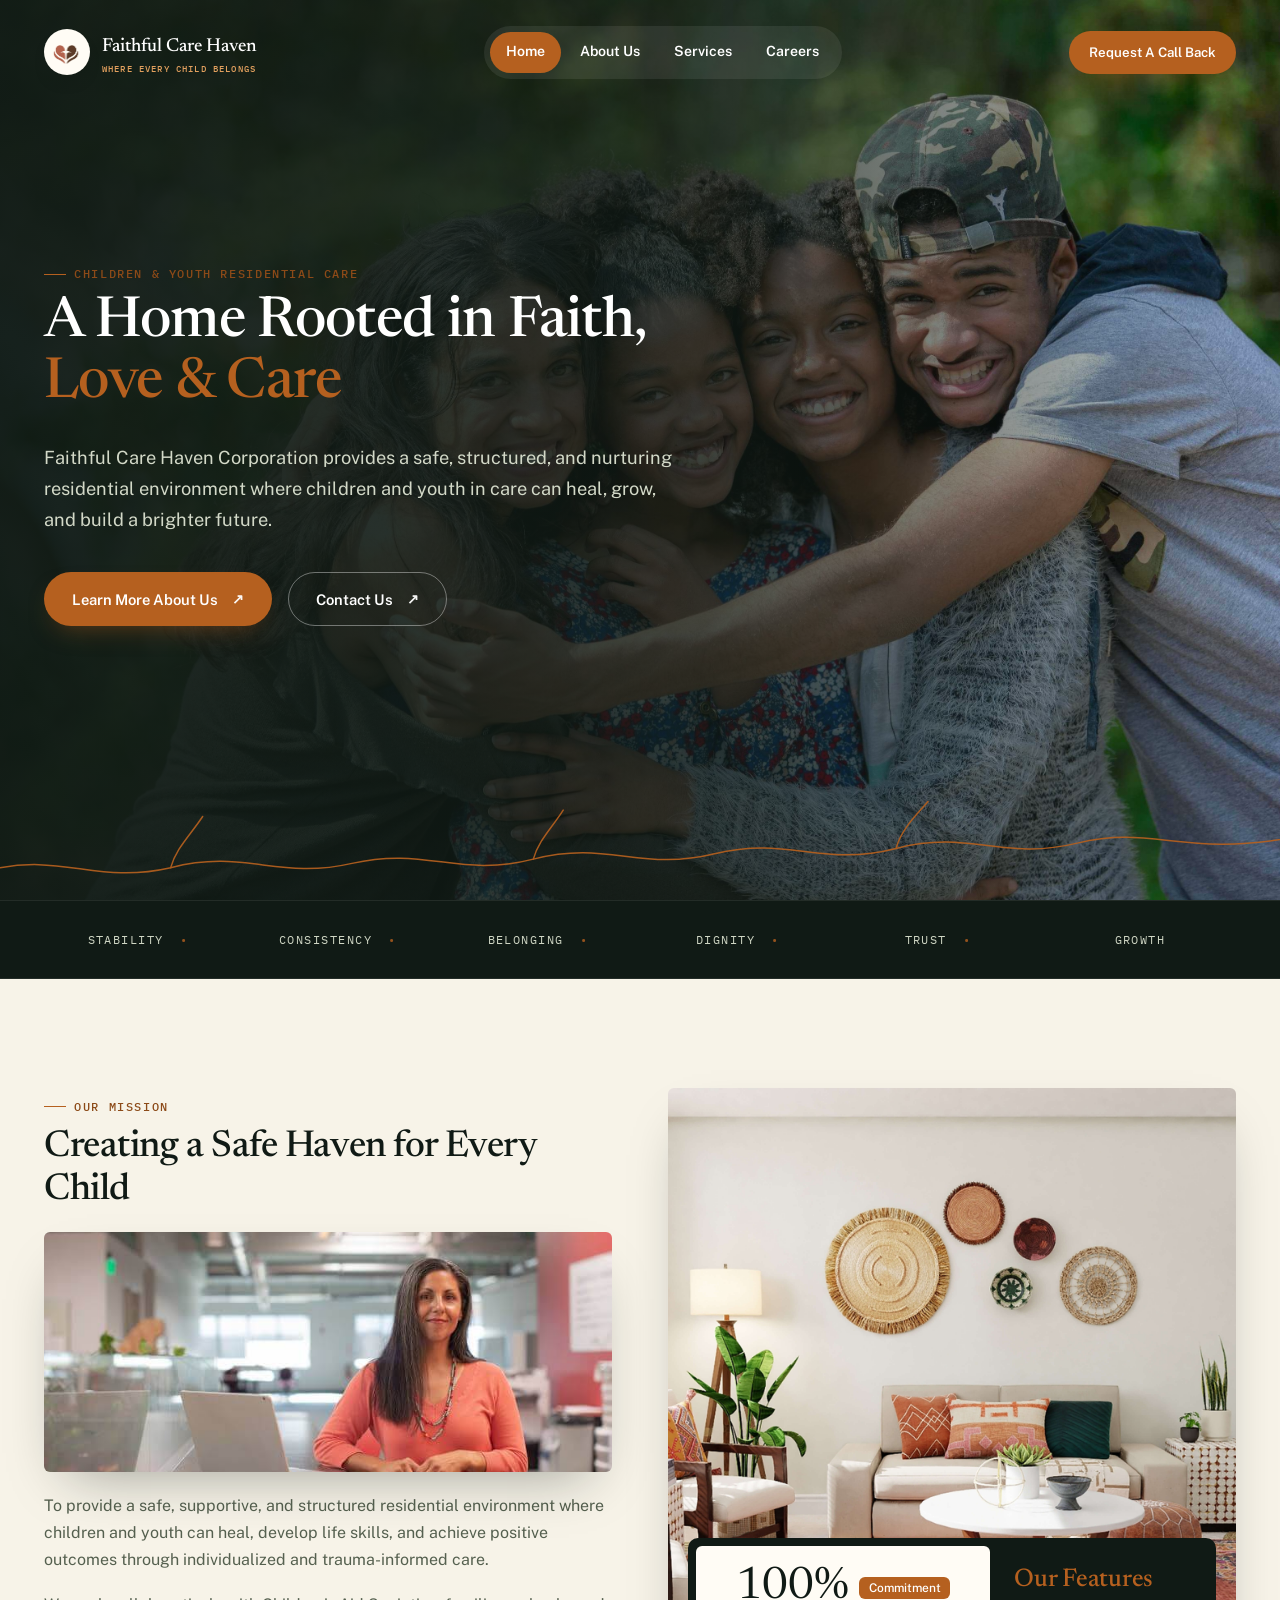
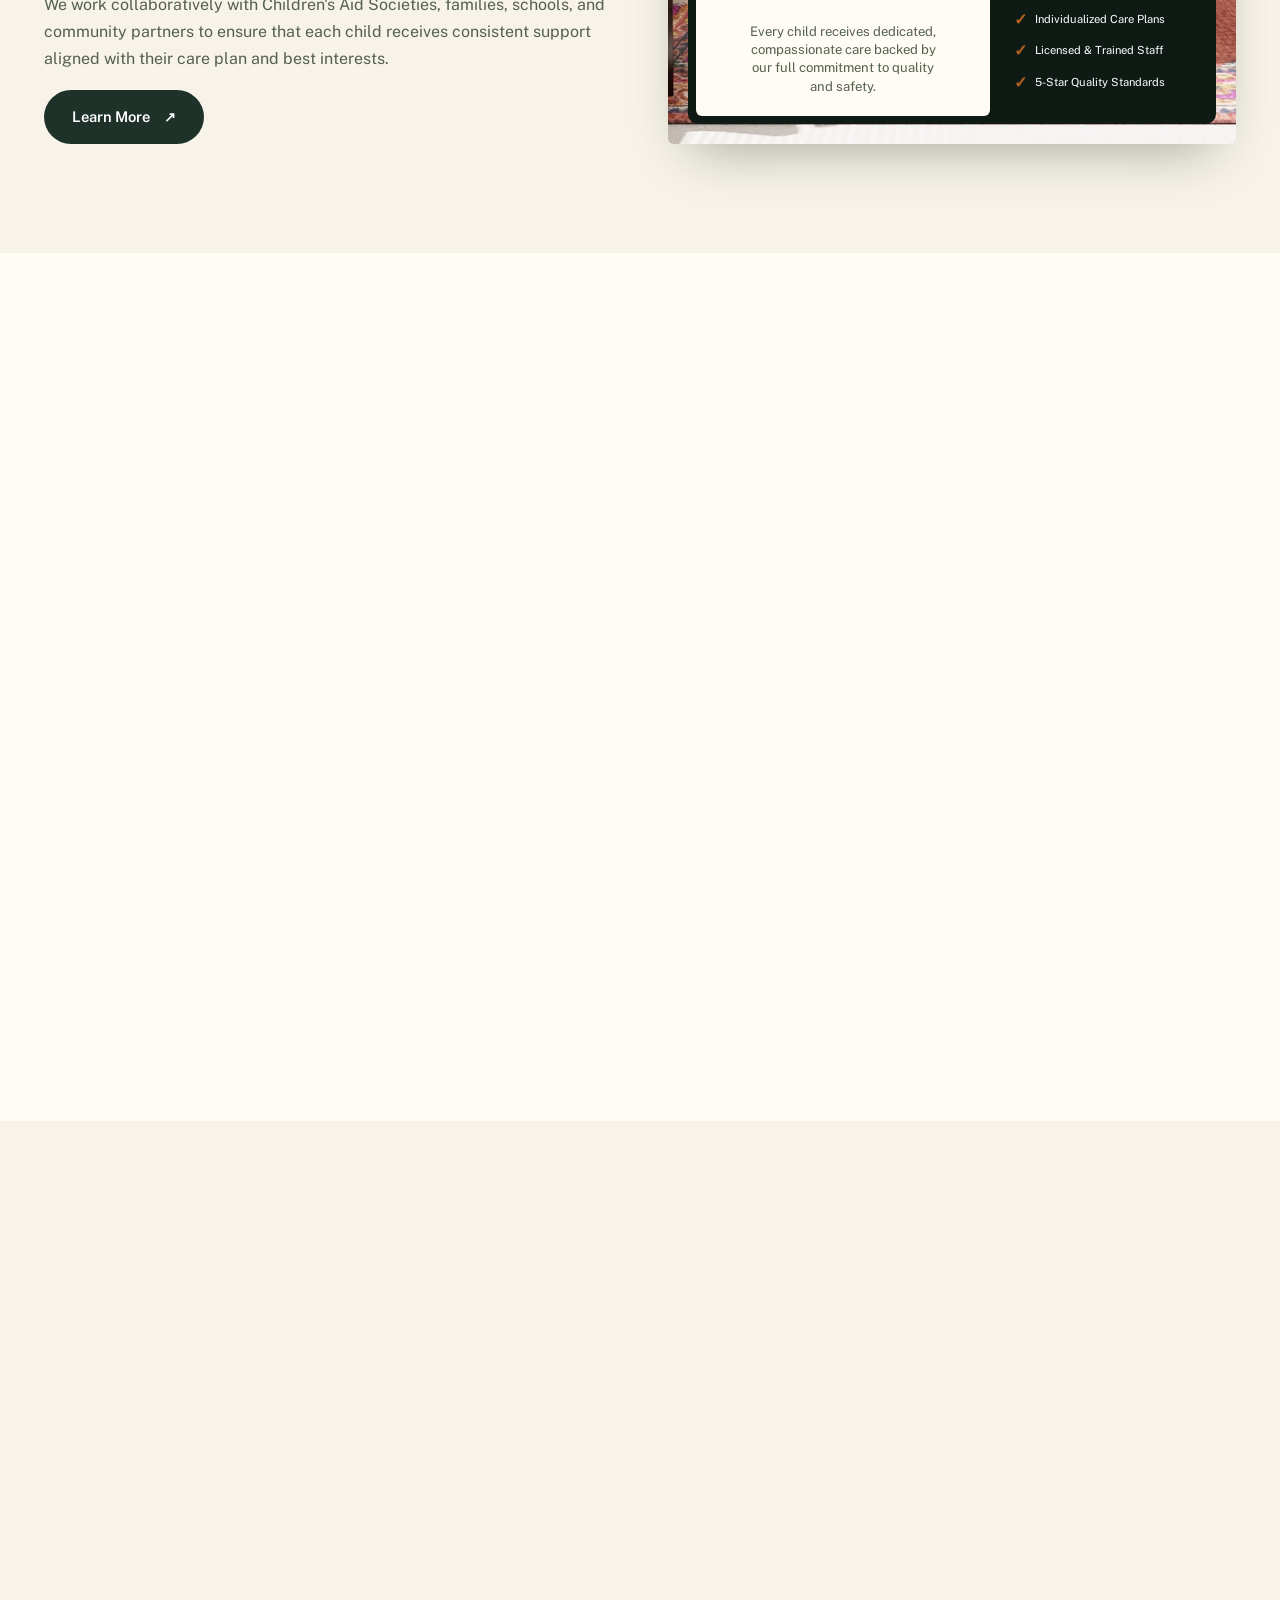
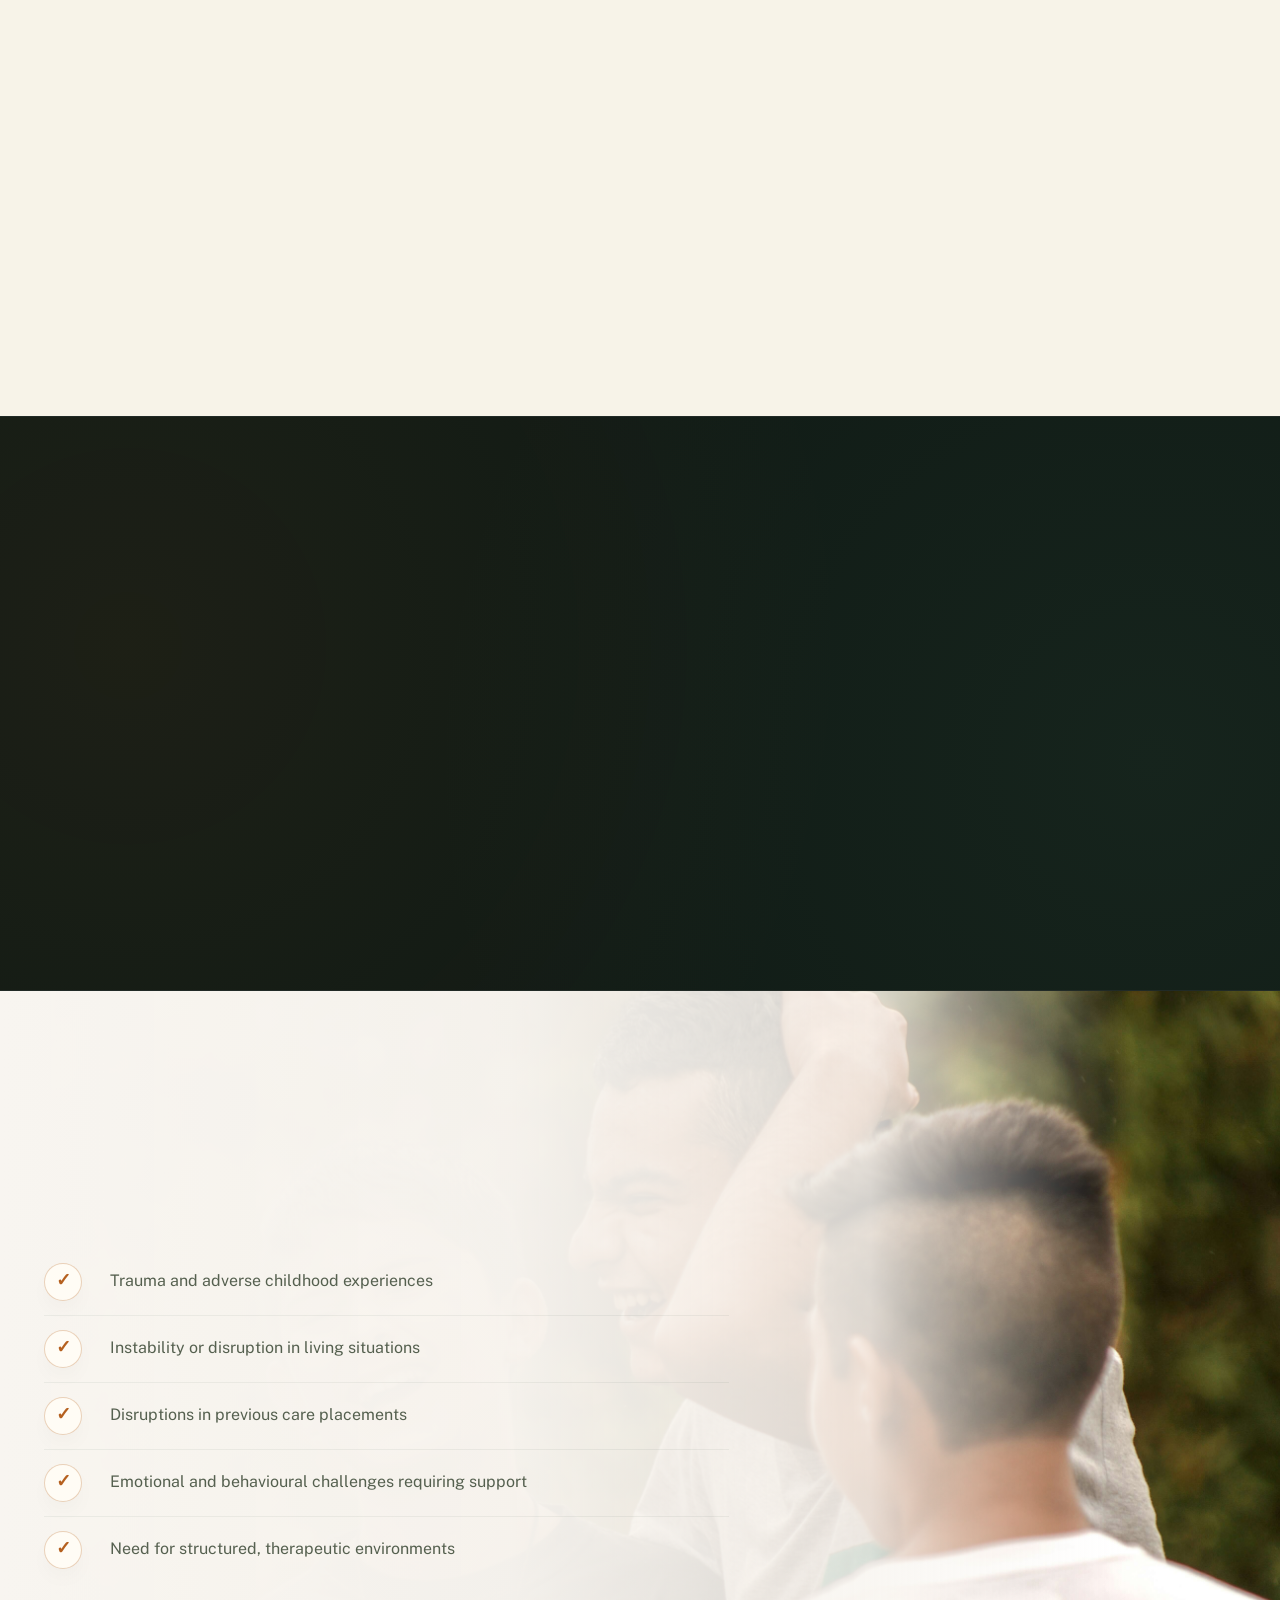
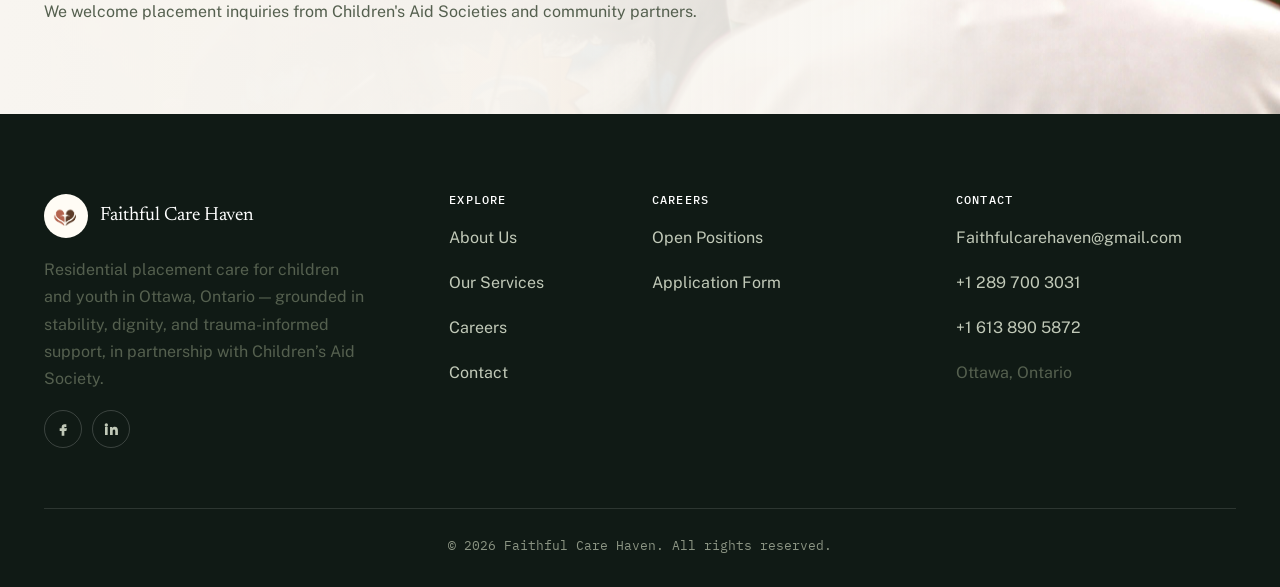
==== commit 10b6fc57: "major updates" ====
--- a/index.html
+++ b/index.html
@@ -4,11 +4,12 @@
 <head>
   <meta charset="UTF-8">
   <meta name="viewport" content="width=device-width, initial-scale=1.0">
+  <meta name="google-site-verification" content="YOUR_GSC_VERIFICATION_CODE_HERE" />
   <title>Home | Faithful Care Haven</title>
   <meta name="description"
     content="Faithful Care Haven provides trauma-informed residential placement care for children and youth aged 0–18 in Ottawa, Ontario — grounded in stability, dignity, and relationships that last.">
 
-  <link rel="icon" type="image/png" href="assets/img/logo.png">
+  <link rel="icon" type="image/png" href="assets/img/fav_icon.png">
   <link rel="preconnect" href="https://fonts.googleapis.com">
   <link rel="preconnect" href="https://fonts.gstatic.com" crossorigin>
   <link
@@ -436,15 +437,14 @@
       <div class="col-lg-3">
         <h4>Contact</h4>
         <p><a href="mailto:Faithfulcarehaven@gmail.com">Faithfulcarehaven@gmail.com</a></p>
-        <p><a href="tel:12897003031">289 700 3031</a></p>
-        <p><a href="tel:16138905872">613 890 5872</a></p>
+        <p><a href="tel:12897003031">+1 289 700 3031</a></p>
+        <p><a href="tel:16138905872">+1 613 890 5872</a></p>
         <p>Ottawa, Ontario</p>
       </div>
     </div>
 
-    <div class="footer-bottom">
+    <div class="footer-bottom" style="display: flex; justify-content: center;">
       <span>&copy; <span class="current-year"></span> Faithful Care Haven. All rights reserved.</span>
-      <span>Licensed Residential Care Provider &mdash; Ottawa, ON</span>
     </div>
   </div>
 </footer>
--- a/assets/css/style.css
+++ b/assets/css/style.css
@@ -444,6 +444,9 @@
   transition: transform .32s var(--ease), opacity .28s var(--ease);
   opacity: .95;
   color: inherit;
+  /* ensure the arrow uses a reliable glyph (avoid colored emoji fallback on some mobile browsers) */
+  font-family: Public Sans, -apple-system, BlinkMacSystemFont, 'Segoe UI', Roboto, 'Helvetica Neue', Arial, sans-serif;
+  font-weight: 600;
 }
 
 .btn:hover::after {
@@ -473,6 +476,8 @@
   transition: transform .28s var(--ease), opacity .22s var(--ease);
   opacity: .95;
   color: inherit;
+  font-family: Public Sans, -apple-system, BlinkMacSystemFont, 'Segoe UI', Roboto, 'Helvetica Neue', Arial, sans-serif;
+  font-weight: 700;
 }
 
 .ssc-link:hover::after {
@@ -2939,7 +2944,7 @@
   z-index: 1;
   background-image: 
     linear-gradient(to right, rgba(248, 245, 240, 1) 0%, rgba(248, 245, 240, 0.98) 40%, rgba(248, 245, 240, 0.85) 68%, rgba(248, 245, 240, 0) 88%),
-    url('/assets/img/poc_bg.jpg');
+    url('../img/who_we_serve_bg.jpg');
   background-size: cover;
   background-position: right center;
 }
